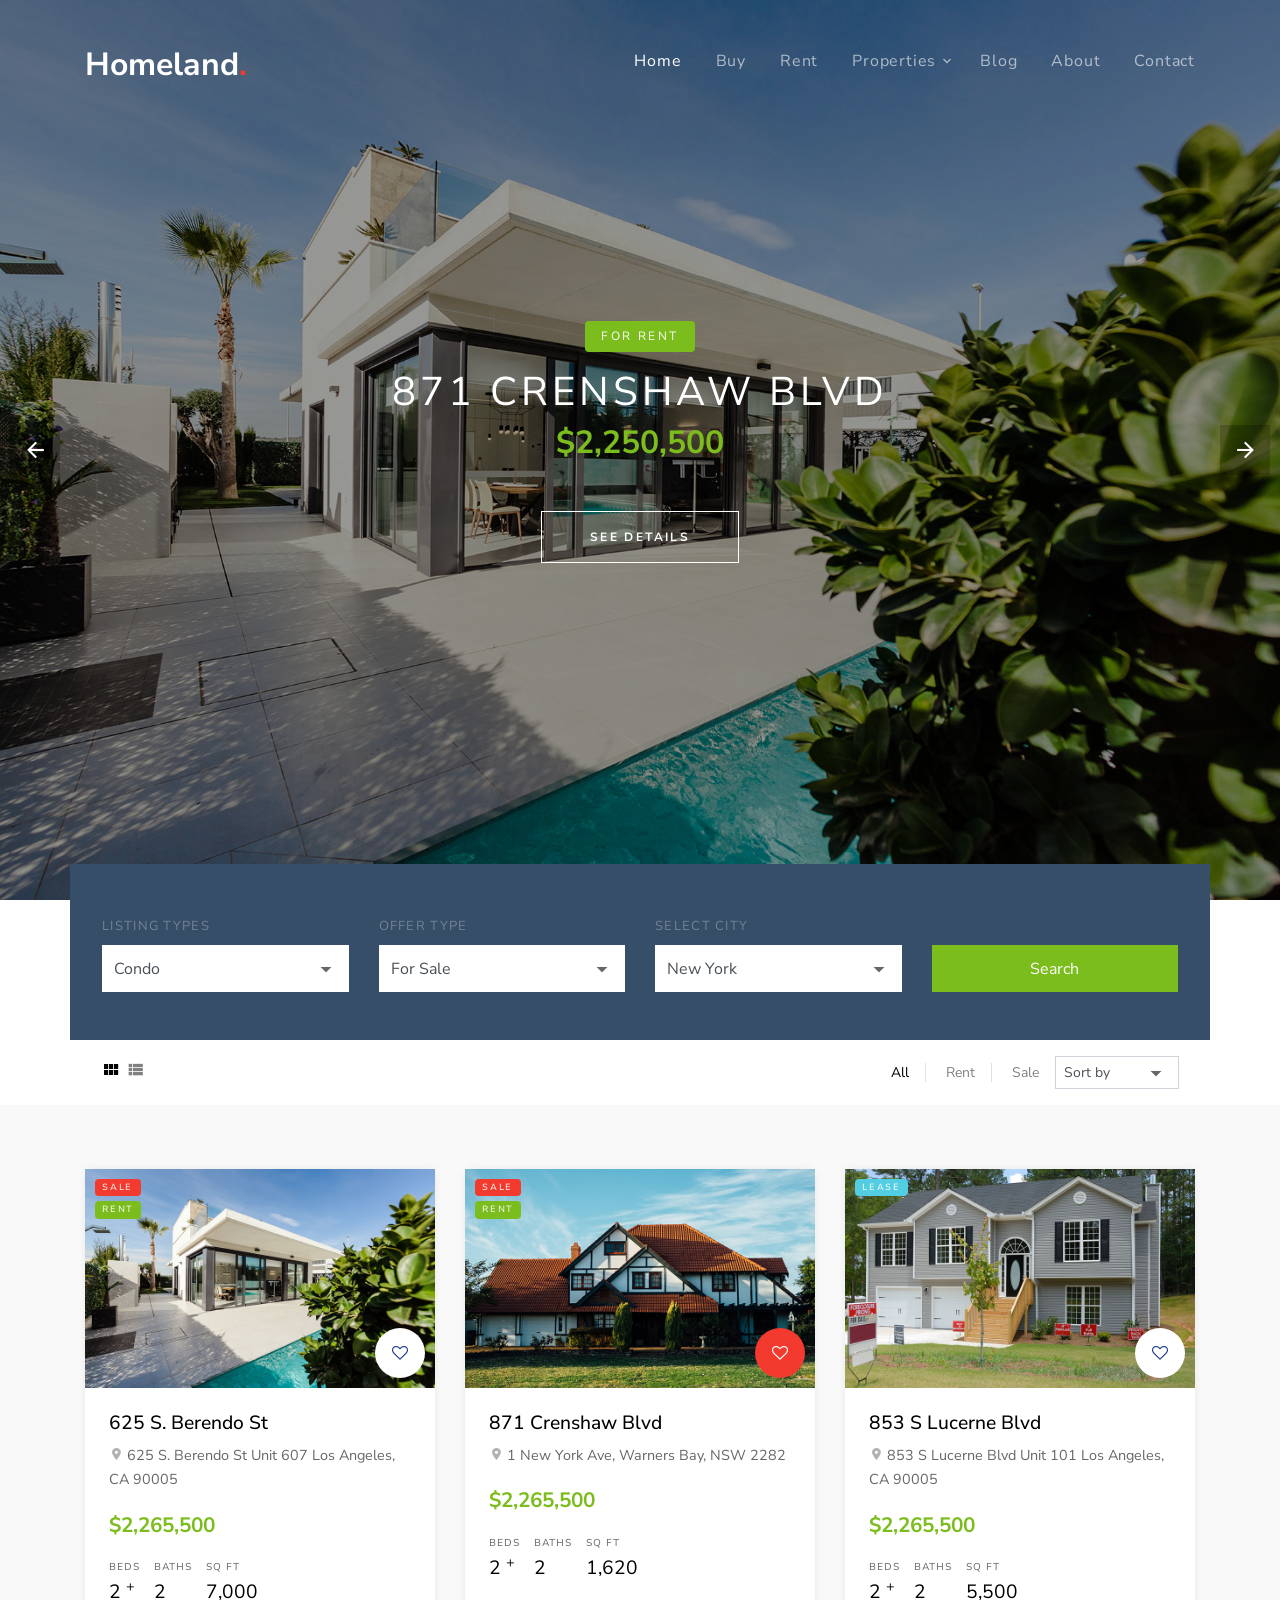
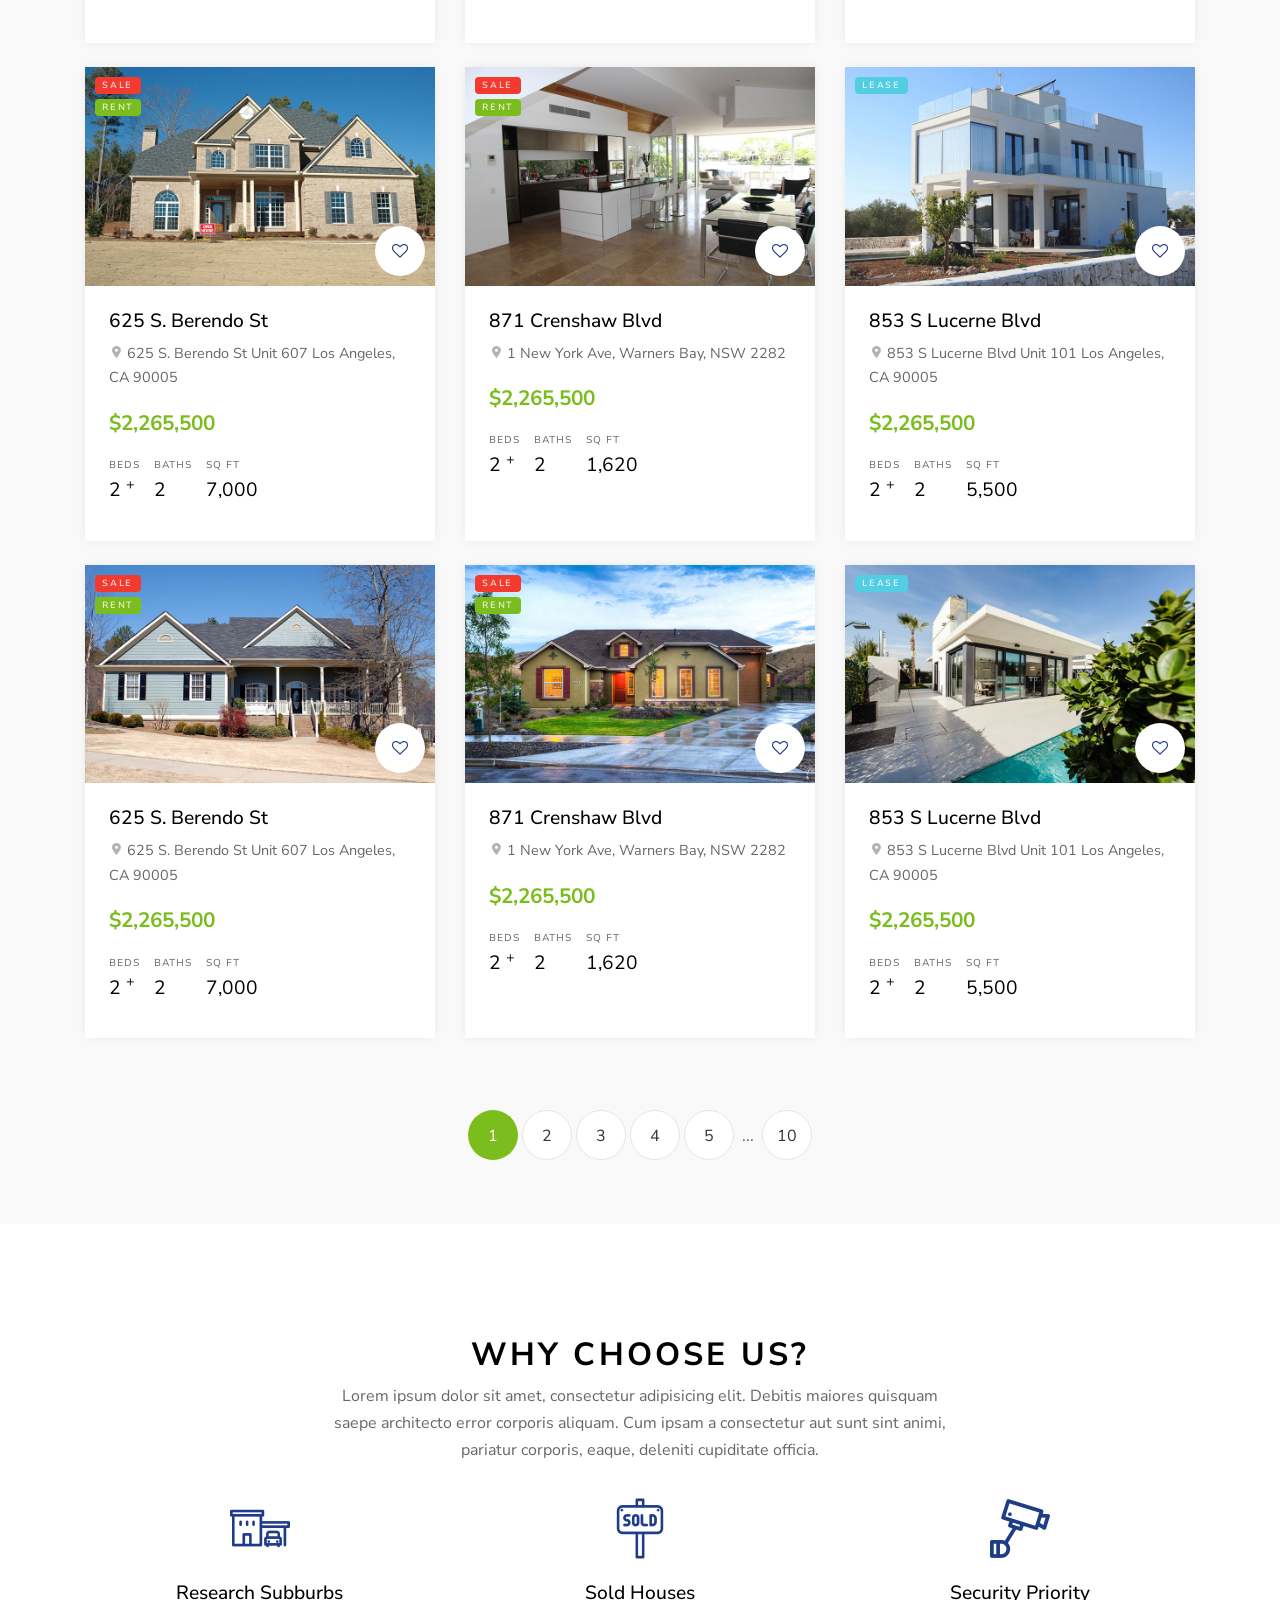
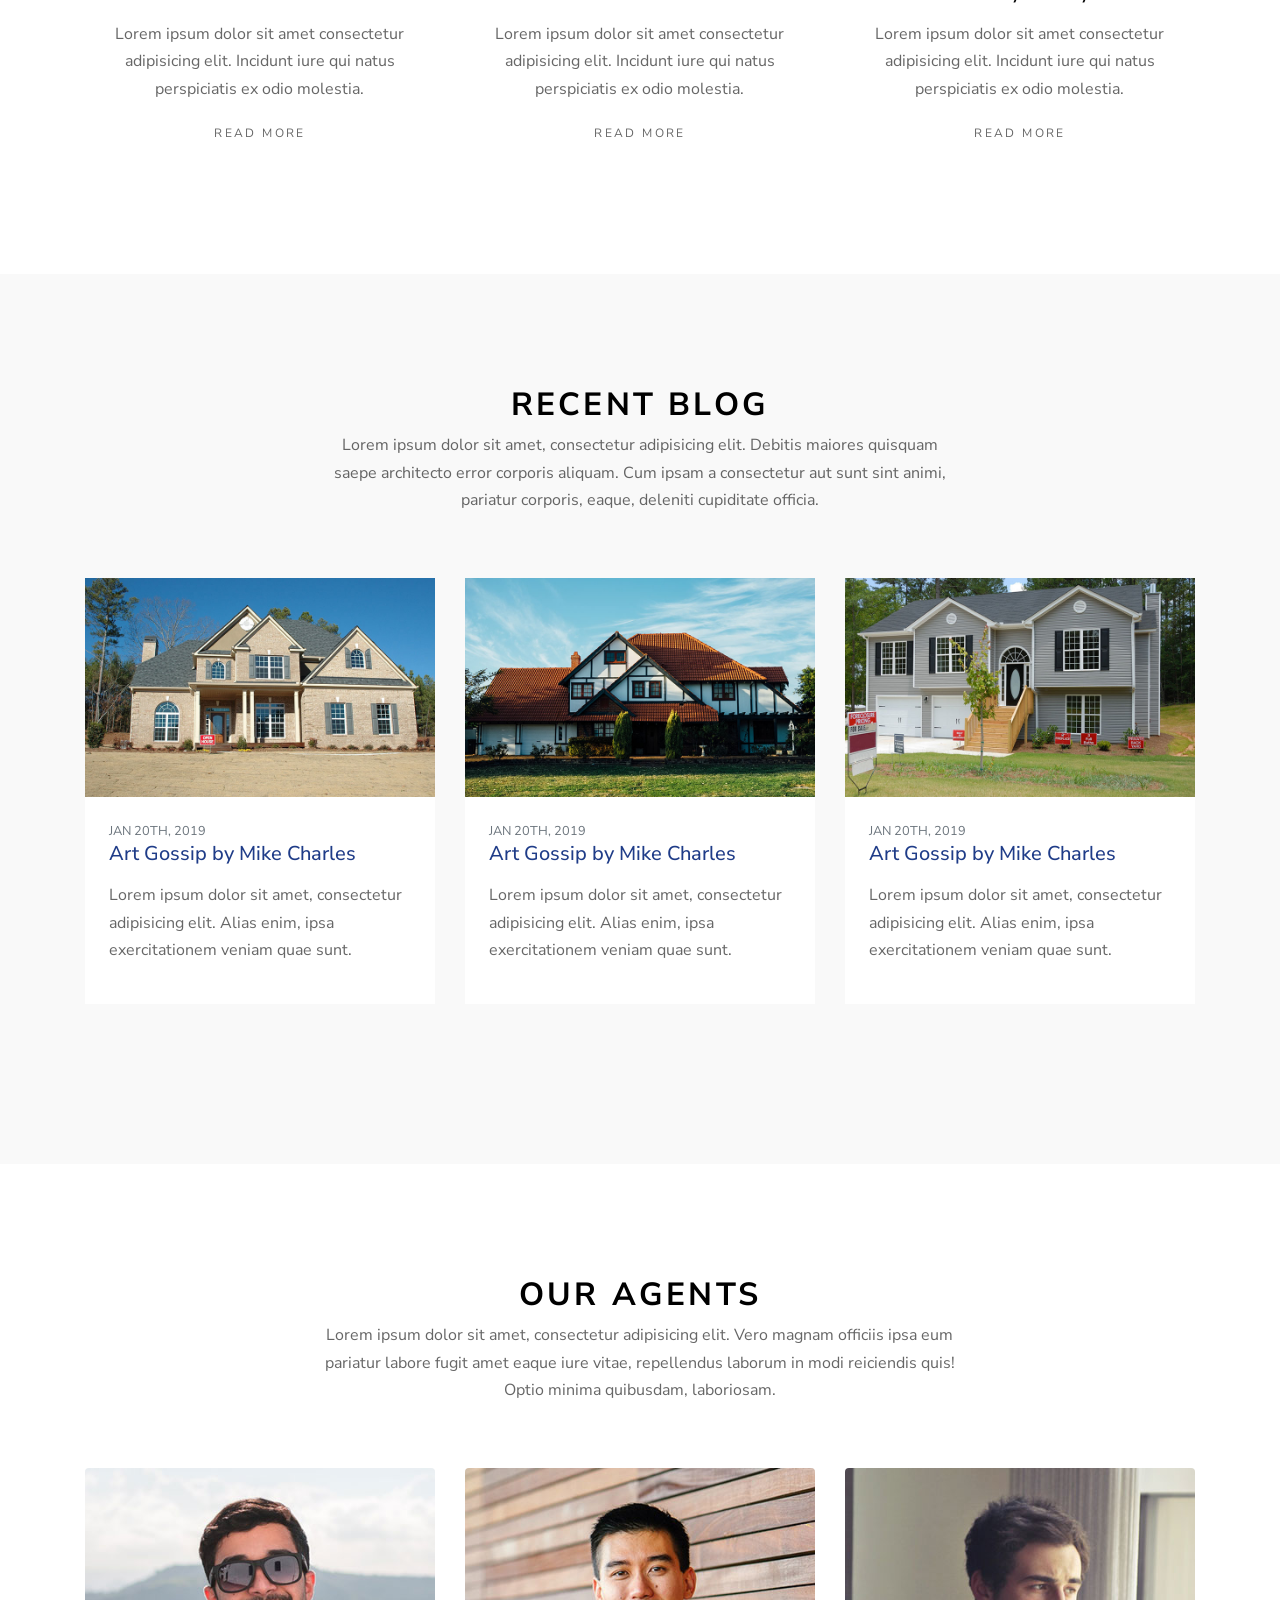
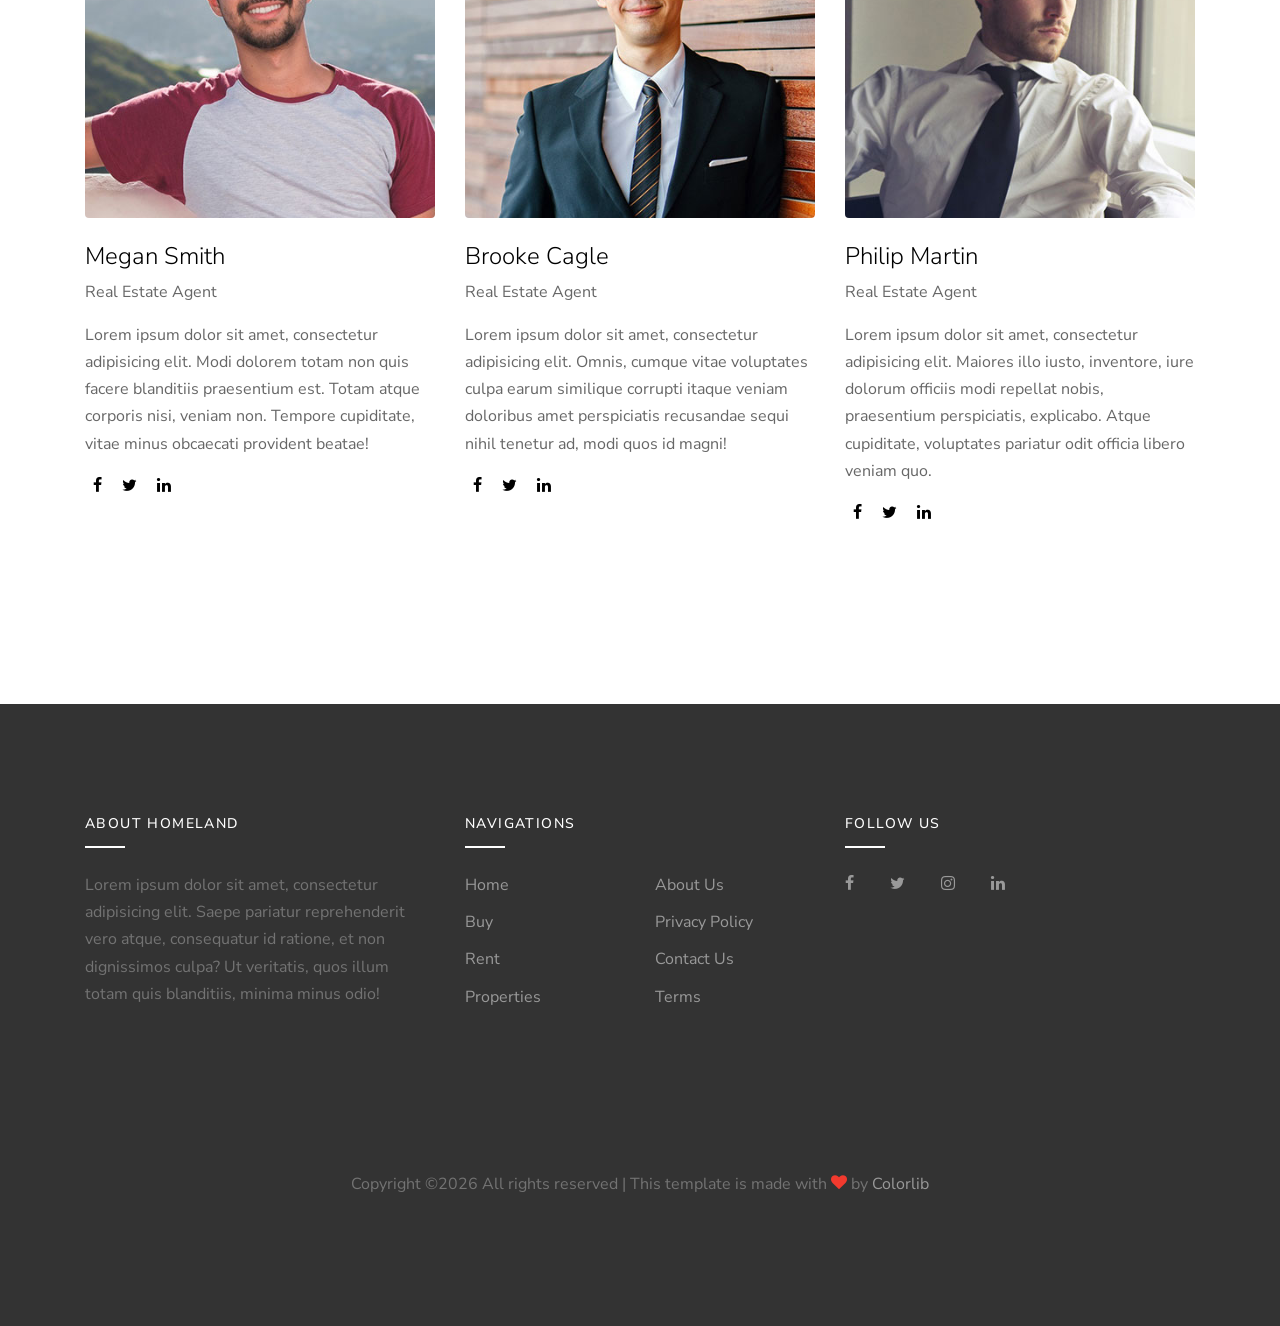
==== index.html @ bba0b5c2 "first commit" ====
<!DOCTYPE html>
<html lang="en">
  <head>
    <title>Homeland &mdash; Colorlib Website Template</title>
    <meta charset="utf-8">
    <meta name="viewport" content="width=device-width, initial-scale=1, shrink-to-fit=no">

    <link rel="stylesheet" href="https://fonts.googleapis.com/css?family=Nunito+Sans:200,300,400,700,900|Roboto+Mono:300,400,500"> 
    <link rel="stylesheet" href="fonts/icomoon/style.css">

    <link rel="stylesheet" href="css/bootstrap.min.css">
    <link rel="stylesheet" href="css/magnific-popup.css">
    <link rel="stylesheet" href="css/jquery-ui.css">
    <link rel="stylesheet" href="css/owl.carousel.min.css">
    <link rel="stylesheet" href="css/owl.theme.default.min.css">
    <link rel="stylesheet" href="css/bootstrap-datepicker.css">
    <link rel="stylesheet" href="css/mediaelementplayer.css">
    <link rel="stylesheet" href="css/animate.css">
    <link rel="stylesheet" href="fonts/flaticon/font/flaticon.css">
    <link rel="stylesheet" href="css/fl-bigmug-line.css">
    
  
    <link rel="stylesheet" href="css/aos.css">

    <link rel="stylesheet" href="css/style.css">
    
  </head>
  <body>
  
  <div class="site-loader"></div>
  
  <div class="site-wrap">

    <div class="site-mobile-menu">
      <div class="site-mobile-menu-header">
        <div class="site-mobile-menu-close mt-3">
          <span class="icon-close2 js-menu-toggle"></span>
        </div>
      </div>
      <div class="site-mobile-menu-body"></div>
    </div> <!-- .site-mobile-menu -->

    <div class="site-navbar mt-4">
        <div class="container py-1">
          <div class="row align-items-center">
            <div class="col-8 col-md-8 col-lg-4">
              <h1 class="mb-0"><a href="index.html" class="text-white h2 mb-0"><strong>Homeland<span class="text-danger">.</span></strong></a></h1>
            </div>
            <div class="col-4 col-md-4 col-lg-8">
              <nav class="site-navigation text-right text-md-right" role="navigation">

                <div class="d-inline-block d-lg-none ml-md-0 mr-auto py-3"><a href="#" class="site-menu-toggle js-menu-toggle text-white"><span class="icon-menu h3"></span></a></div>

                <ul class="site-menu js-clone-nav d-none d-lg-block">
                  <li class="active">
                    <a href="index.html">Home</a>
                  </li>
                  <li><a href="buy.html">Buy</a></li>
                  <li><a href="rent.html">Rent</a></li>
                  <li class="has-children">
                    <a href="properties.html">Properties</a>
                    <ul class="dropdown arrow-top">
                      <li><a href="#">Condo</a></li>
                      <li><a href="#">Property Land</a></li>
                      <li><a href="#">Commercial Building</a></li>
                      <li class="has-children">
                        <a href="#">Sub Menu</a>
                        <ul class="dropdown">
                          <li><a href="#">Menu One</a></li>
                          <li><a href="#">Menu Two</a></li>
                          <li><a href="#">Menu Three</a></li>
                        </ul>
                      </li>
                    </ul>
                  </li>
                  <li><a href="blog.html">Blog</a></li>
                  <li><a href="about.html">About</a></li>
                  <li><a href="contact.html">Contact</a></li>
                </ul>
              </nav>
            </div>
           

          </div>
        </div>
      </div>
    </div>

    <div class="slide-one-item home-slider owl-carousel">

      <div class="site-blocks-cover overlay" style="background-image: url(images/hero_bg_1.jpg);" data-aos="fade" data-stellar-background-ratio="0.5">
        <div class="container">
          <div class="row align-items-center justify-content-center text-center">
            <div class="col-md-10">
              <span class="d-inline-block bg-success text-white px-3 mb-3 property-offer-type rounded">For Rent</span>
              <h1 class="mb-2">871 Crenshaw Blvd</h1>
              <p class="mb-5"><strong class="h2 text-success font-weight-bold">$2,250,500</strong></p>
              <p><a href="#" class="btn btn-white btn-outline-white py-3 px-5 rounded-0 btn-2">See Details</a></p>
            </div>
          </div>
        </div>
      </div>  

      <div class="site-blocks-cover overlay" style="background-image: url(images/hero_bg_2.jpg);" data-aos="fade" data-stellar-background-ratio="0.5">
        <div class="container">
          <div class="row align-items-center justify-content-center text-center">
            <div class="col-md-10">
              <span class="d-inline-block bg-danger text-white px-3 mb-3 property-offer-type rounded">For Sale</span>
              <h1 class="mb-2">625 S. Berendo St</h1>
              <p class="mb-5"><strong class="h2 text-success font-weight-bold">$1,000,500</strong></p>
              <p><a href="#" class="btn btn-white btn-outline-white py-3 px-5 rounded-0 btn-2">See Details</a></p>
            </div>
          </div>
        </div>
      </div>  

    </div>


    <div class="site-section site-section-sm pb-0">
      <div class="container">
        <div class="row">
          <form class="form-search col-md-12" style="margin-top: -100px;">
            <div class="row  align-items-end">
              <div class="col-md-3">
                <label for="list-types">Listing Types</label>
                <div class="select-wrap">
                  <span class="icon icon-arrow_drop_down"></span>
                  <select name="list-types" id="list-types" class="form-control d-block rounded-0">
                    <option value="">Condo</option>
                    <option value="">Commercial Building</option>
                    <option value="">Land Property</option>
                  </select>
                </div>
              </div>
              <div class="col-md-3">
                <label for="offer-types">Offer Type</label>
                <div class="select-wrap">
                  <span class="icon icon-arrow_drop_down"></span>
                  <select name="offer-types" id="offer-types" class="form-control d-block rounded-0">
                    <option value="">For Sale</option>
                    <option value="">For Rent</option>
                    <option value="">For Lease</option>
                  </select>
                </div>
              </div>
              <div class="col-md-3">
                <label for="select-city">Select City</label>
                <div class="select-wrap">
                  <span class="icon icon-arrow_drop_down"></span>
                  <select name="select-city" id="select-city" class="form-control d-block rounded-0">
                    <option value="">New York</option>
                    <option value="">Brooklyn</option>
                    <option value="">London</option>
                    <option value="">Japan</option>
                    <option value="">Philippines</option>
                  </select>
                </div>
              </div>
              <div class="col-md-3">
                <input type="submit" class="btn btn-success text-white btn-block rounded-0" value="Search">
              </div>
            </div>
          </form>
        </div>  

        <div class="row">
          <div class="col-md-12">
            <div class="view-options bg-white py-3 px-3 d-md-flex align-items-center">
              <div class="mr-auto">
                <a href="index.html" class="icon-view view-module active"><span class="icon-view_module"></span></a>
                <a href="view-list.html" class="icon-view view-list"><span class="icon-view_list"></span></a>
                
              </div>
              <div class="ml-auto d-flex align-items-center">
                <div>
                  <a href="#" class="view-list px-3 border-right active">All</a>
                  <a href="#" class="view-list px-3 border-right">Rent</a>
                  <a href="#" class="view-list px-3">Sale</a>
                </div>


                <div class="select-wrap">
                  <span class="icon icon-arrow_drop_down"></span>
                  <select class="form-control form-control-sm d-block rounded-0">
                    <option value="">Sort by</option>
                    <option value="">Price Ascending</option>
                    <option value="">Price Descending</option>
                  </select>
                </div>
              </div>
            </div>
          </div>
        </div>
       
      </div>
    </div>

    <div class="site-section site-section-sm bg-light">
      <div class="container">
      
        <div class="row mb-5">
          <div class="col-md-6 col-lg-4 mb-4">
            <div class="property-entry h-100">
              <a href="property-details.html" class="property-thumbnail">
                <div class="offer-type-wrap">
                  <span class="offer-type bg-danger">Sale</span>
                  <span class="offer-type bg-success">Rent</span>
                </div>
                <img src="images/img_1.jpg" alt="Image" class="img-fluid">
              </a>
              <div class="p-4 property-body">
                <a href="#" class="property-favorite"><span class="icon-heart-o"></span></a>
                <h2 class="property-title"><a href="property-details.html">625 S. Berendo St</a></h2>
                <span class="property-location d-block mb-3"><span class="property-icon icon-room"></span> 625 S. Berendo St Unit 607 Los Angeles, CA 90005</span>
                <strong class="property-price text-primary mb-3 d-block text-success">$2,265,500</strong>
                <ul class="property-specs-wrap mb-3 mb-lg-0">
                  <li>
                    <span class="property-specs">Beds</span>
                    <span class="property-specs-number">2 <sup>+</sup></span>
                    
                  </li>
                  <li>
                    <span class="property-specs">Baths</span>
                    <span class="property-specs-number">2</span>
                    
                  </li>
                  <li>
                    <span class="property-specs">SQ FT</span>
                    <span class="property-specs-number">7,000</span>
                    
                  </li>
                </ul>

              </div>
            </div>
          </div>

          <div class="col-md-6 col-lg-4 mb-4">
            <div class="property-entry h-100">
              <a href="property-details.html" class="property-thumbnail">
                <div class="offer-type-wrap">
                  <span class="offer-type bg-danger">Sale</span>
                  <span class="offer-type bg-success">Rent</span>
                </div>
                <img src="images/img_2.jpg" alt="Image" class="img-fluid">
              </a>
              <div class="p-4 property-body">
                <a href="#" class="property-favorite active"><span class="icon-heart-o"></span></a>
                <h2 class="property-title"><a href="property-details.html">871 Crenshaw Blvd</a></h2>
                <span class="property-location d-block mb-3"><span class="property-icon icon-room"></span> 1 New York Ave, Warners Bay, NSW 2282</span>
                <strong class="property-price text-primary mb-3 d-block text-success">$2,265,500</strong>
                <ul class="property-specs-wrap mb-3 mb-lg-0">
                  <li>
                    <span class="property-specs">Beds</span>
                    <span class="property-specs-number">2 <sup>+</sup></span>
                    
                  </li>
                  <li>
                    <span class="property-specs">Baths</span>
                    <span class="property-specs-number">2</span>
                    
                  </li>
                  <li>
                    <span class="property-specs">SQ FT</span>
                    <span class="property-specs-number">1,620</span>
                    
                  </li>
                </ul>

              </div>
            </div>
          </div>

          <div class="col-md-6 col-lg-4 mb-4">
            <div class="property-entry h-100">
              <a href="property-details.html" class="property-thumbnail">
                <div class="offer-type-wrap">
                  <span class="offer-type bg-info">Lease</span>
                </div>
                <img src="images/img_3.jpg" alt="Image" class="img-fluid">
              </a>
              <div class="p-4 property-body">
                <a href="#" class="property-favorite"><span class="icon-heart-o"></span></a>
                <h2 class="property-title"><a href="property-details.html">853 S Lucerne Blvd</a></h2>
                <span class="property-location d-block mb-3"><span class="property-icon icon-room"></span> 853 S Lucerne Blvd Unit 101 Los Angeles, CA 90005</span>
                <strong class="property-price text-primary mb-3 d-block text-success">$2,265,500</strong>
                <ul class="property-specs-wrap mb-3 mb-lg-0">
                  <li>
                    <span class="property-specs">Beds</span>
                    <span class="property-specs-number">2 <sup>+</sup></span>
                    
                  </li>
                  <li>
                    <span class="property-specs">Baths</span>
                    <span class="property-specs-number">2</span>
                    
                  </li>
                  <li>
                    <span class="property-specs">SQ FT</span>
                    <span class="property-specs-number">5,500</span>
                    
                  </li>
                </ul>

              </div>
            </div>
          </div>

          <div class="col-md-6 col-lg-4 mb-4">
            <div class="property-entry h-100">
              <a href="property-details.html" class="property-thumbnail">
                <div class="offer-type-wrap">
                  <span class="offer-type bg-danger">Sale</span>
                  <span class="offer-type bg-success">Rent</span>
                </div>
                <img src="images/img_4.jpg" alt="Image" class="img-fluid">
              </a>
              <div class="p-4 property-body">
                <a href="#" class="property-favorite"><span class="icon-heart-o"></span></a>
                <h2 class="property-title"><a href="property-details.html">625 S. Berendo St</a></h2>
                <span class="property-location d-block mb-3"><span class="property-icon icon-room"></span> 625 S. Berendo St Unit 607 Los Angeles, CA 90005</span>
                <strong class="property-price text-primary mb-3 d-block text-success">$2,265,500</strong>
                <ul class="property-specs-wrap mb-3 mb-lg-0">
                  <li>
                    <span class="property-specs">Beds</span>
                    <span class="property-specs-number">2 <sup>+</sup></span>
                    
                  </li>
                  <li>
                    <span class="property-specs">Baths</span>
                    <span class="property-specs-number">2</span>
                    
                  </li>
                  <li>
                    <span class="property-specs">SQ FT</span>
                    <span class="property-specs-number">7,000</span>
                    
                  </li>
                </ul>

              </div>
            </div>
          </div>

          <div class="col-md-6 col-lg-4 mb-4">
            <div class="property-entry h-100">
              <a href="property-details.html" class="property-thumbnail">
                <div class="offer-type-wrap">
                  <span class="offer-type bg-danger">Sale</span>
                  <span class="offer-type bg-success">Rent</span>
                </div>
                <img src="images/img_5.jpg" alt="Image" class="img-fluid">
              </a>
              <div class="p-4 property-body">
                <a href="#" class="property-favorite"><span class="icon-heart-o"></span></a>
                <h2 class="property-title"><a href="property-details.html">871 Crenshaw Blvd</a></h2>
                <span class="property-location d-block mb-3"><span class="property-icon icon-room"></span> 1 New York Ave, Warners Bay, NSW 2282</span>
                <strong class="property-price text-primary mb-3 d-block text-success">$2,265,500</strong>
                <ul class="property-specs-wrap mb-3 mb-lg-0">
                  <li>
                    <span class="property-specs">Beds</span>
                    <span class="property-specs-number">2 <sup>+</sup></span>
                    
                  </li>
                  <li>
                    <span class="property-specs">Baths</span>
                    <span class="property-specs-number">2</span>
                    
                  </li>
                  <li>
                    <span class="property-specs">SQ FT</span>
                    <span class="property-specs-number">1,620</span>
                    
                  </li>
                </ul>

              </div>
            </div>
          </div>

          <div class="col-md-6 col-lg-4 mb-4">
            <div class="property-entry h-100">
              <a href="property-details.html" class="property-thumbnail">
                <div class="offer-type-wrap">
                  <span class="offer-type bg-info">Lease</span>
                </div>
                <img src="images/img_6.jpg" alt="Image" class="img-fluid">
              </a>
              <div class="p-4 property-body">
                <a href="#" class="property-favorite"><span class="icon-heart-o"></span></a>
                <h2 class="property-title"><a href="property-details.html">853 S Lucerne Blvd</a></h2>
                <span class="property-location d-block mb-3"><span class="property-icon icon-room"></span> 853 S Lucerne Blvd Unit 101 Los Angeles, CA 90005</span>
                <strong class="property-price text-primary mb-3 d-block text-success">$2,265,500</strong>
                <ul class="property-specs-wrap mb-3 mb-lg-0">
                  <li>
                    <span class="property-specs">Beds</span>
                    <span class="property-specs-number">2 <sup>+</sup></span>
                    
                  </li>
                  <li>
                    <span class="property-specs">Baths</span>
                    <span class="property-specs-number">2</span>
                    
                  </li>
                  <li>
                    <span class="property-specs">SQ FT</span>
                    <span class="property-specs-number">5,500</span>
                    
                  </li>
                </ul>

              </div>
            </div>
          </div>

          <div class="col-md-6 col-lg-4 mb-4">
            <div class="property-entry h-100">
              <a href="property-details.html" class="property-thumbnail">
                <div class="offer-type-wrap">
                  <span class="offer-type bg-danger">Sale</span>
                  <span class="offer-type bg-success">Rent</span>
                </div>
                <img src="images/img_7.jpg" alt="Image" class="img-fluid">
              </a>
              <div class="p-4 property-body">
                <a href="#" class="property-favorite"><span class="icon-heart-o"></span></a>
                <h2 class="property-title"><a href="property-details.html">625 S. Berendo St</a></h2>
                <span class="property-location d-block mb-3"><span class="property-icon icon-room"></span> 625 S. Berendo St Unit 607 Los Angeles, CA 90005</span>
                <strong class="property-price text-primary mb-3 d-block text-success">$2,265,500</strong>
                <ul class="property-specs-wrap mb-3 mb-lg-0">
                  <li>
                    <span class="property-specs">Beds</span>
                    <span class="property-specs-number">2 <sup>+</sup></span>
                    
                  </li>
                  <li>
                    <span class="property-specs">Baths</span>
                    <span class="property-specs-number">2</span>
                    
                  </li>
                  <li>
                    <span class="property-specs">SQ FT</span>
                    <span class="property-specs-number">7,000</span>
                    
                  </li>
                </ul>

              </div>
            </div>
          </div>

          <div class="col-md-6 col-lg-4 mb-4">
            <div class="property-entry h-100">
              <a href="property-details.html" class="property-thumbnail">
                <div class="offer-type-wrap">
                  <span class="offer-type bg-danger">Sale</span>
                  <span class="offer-type bg-success">Rent</span>
                </div>
                <img src="images/img_8.jpg" alt="Image" class="img-fluid">
              </a>
              <div class="p-4 property-body">
                <a href="#" class="property-favorite"><span class="icon-heart-o"></span></a>
                <h2 class="property-title"><a href="property-details.html">871 Crenshaw Blvd</a></h2>
                <span class="property-location d-block mb-3"><span class="property-icon icon-room"></span> 1 New York Ave, Warners Bay, NSW 2282</span>
                <strong class="property-price text-primary mb-3 d-block text-success">$2,265,500</strong>
                <ul class="property-specs-wrap mb-3 mb-lg-0">
                  <li>
                    <span class="property-specs">Beds</span>
                    <span class="property-specs-number">2 <sup>+</sup></span>
                    
                  </li>
                  <li>
                    <span class="property-specs">Baths</span>
                    <span class="property-specs-number">2</span>
                    
                  </li>
                  <li>
                    <span class="property-specs">SQ FT</span>
                    <span class="property-specs-number">1,620</span>
                    
                  </li>
                </ul>

              </div>
            </div>
          </div>

          <div class="col-md-6 col-lg-4 mb-4">
            <div class="property-entry h-100">
              <a href="property-details.html" class="property-thumbnail">
                <div class="offer-type-wrap">
                  <span class="offer-type bg-info">Lease</span>
                </div>
                <img src="images/img_1.jpg" alt="Image" class="img-fluid">
              </a>
              <div class="p-4 property-body">
                <a href="#" class="property-favorite"><span class="icon-heart-o"></span></a>
                <h2 class="property-title"><a href="property-details.html">853 S Lucerne Blvd</a></h2>
                <span class="property-location d-block mb-3"><span class="property-icon icon-room"></span> 853 S Lucerne Blvd Unit 101 Los Angeles, CA 90005</span>
                <strong class="property-price text-primary mb-3 d-block text-success">$2,265,500</strong>
                <ul class="property-specs-wrap mb-3 mb-lg-0">
                  <li>
                    <span class="property-specs">Beds</span>
                    <span class="property-specs-number">2 <sup>+</sup></span>
                    
                  </li>
                  <li>
                    <span class="property-specs">Baths</span>
                    <span class="property-specs-number">2</span>
                    
                  </li>
                  <li>
                    <span class="property-specs">SQ FT</span>
                    <span class="property-specs-number">5,500</span>
                    
                  </li>
                </ul>

              </div>
            </div>
          </div>
        </div>
        <div class="row">
          <div class="col-md-12 text-center">
            <div class="site-pagination">
              <a href="#" class="active">1</a>
              <a href="#">2</a>
              <a href="#">3</a>
              <a href="#">4</a>
              <a href="#">5</a>
              <span>...</span>
              <a href="#">10</a>
            </div>
          </div>  
        </div>
        
      </div>
    </div>

    <div class="site-section">
      <div class="container">
        <div class="row justify-content-center">
          <div class="col-md-7 text-center">
            <div class="site-section-title">
              <h2>Why Choose Us?</h2>
            </div>
            <p>Lorem ipsum dolor sit amet, consectetur adipisicing elit. Debitis maiores quisquam saepe architecto error corporis aliquam. Cum ipsam a consectetur aut sunt sint animi, pariatur corporis, eaque, deleniti cupiditate officia.</p>
          </div>
        </div>

        <div class="row">
          <div class="col-md-6 col-lg-4">
            <a href="#" class="service text-center">
              <span class="icon flaticon-house"></span>
              <h2 class="service-heading">Research Subburbs</h2>
              <p>Lorem ipsum dolor sit amet consectetur adipisicing elit. Incidunt iure qui natus perspiciatis ex odio molestia.</p>
              <p><span class="read-more">Read More</span></p>
            </a>
          </div>
          <div class="col-md-6 col-lg-4">
            <a href="#" class="service text-center">
              <span class="icon flaticon-sold"></span>
              <h2 class="service-heading">Sold Houses</h2>
              <p>Lorem ipsum dolor sit amet consectetur adipisicing elit. Incidunt iure qui natus perspiciatis ex odio molestia.</p>
              <p><span class="read-more">Read More</span></p>
            </a>
          </div>
          <div class="col-md-6 col-lg-4">
            <a href="#" class="service text-center">
              <span class="icon flaticon-camera"></span>
              <h2 class="service-heading">Security Priority</h2>
              <p>Lorem ipsum dolor sit amet consectetur adipisicing elit. Incidunt iure qui natus perspiciatis ex odio molestia.</p>
              <p><span class="read-more">Read More</span></p>
            </a>
          </div>
        </div>
      </div>
    </div>

    <div class="site-section bg-light">
      <div class="container">
        <div class="row justify-content-center mb-5">
          <div class="col-md-7 text-center">
            <div class="site-section-title">
              <h2>Recent Blog</h2>
            </div>
            <p>Lorem ipsum dolor sit amet, consectetur adipisicing elit. Debitis maiores quisquam saepe architecto error corporis aliquam. Cum ipsam a consectetur aut sunt sint animi, pariatur corporis, eaque, deleniti cupiditate officia.</p>
          </div>
        </div>
        <div class="row">
          <div class="col-md-6 col-lg-4 mb-5" data-aos="fade-up" data-aos-delay="100">
            <a href="#"><img src="images/img_4.jpg" alt="Image" class="img-fluid"></a>
            <div class="p-4 bg-white">
              <span class="d-block text-secondary small text-uppercase">Jan 20th, 2019</span>
              <h2 class="h5 text-black mb-3"><a href="#">Art Gossip by Mike Charles</a></h2>
              <p>Lorem ipsum dolor sit amet, consectetur adipisicing elit. Alias enim, ipsa exercitationem veniam quae sunt.</p>
            </div>
          </div>
          <div class="col-md-6 col-lg-4 mb-5" data-aos="fade-up" data-aos-delay="200">
            <a href="#"><img src="images/img_2.jpg" alt="Image" class="img-fluid"></a>
            <div class="p-4 bg-white">
              <span class="d-block text-secondary small text-uppercase">Jan 20th, 2019</span>
              <h2 class="h5 text-black mb-3"><a href="#">Art Gossip by Mike Charles</a></h2>
              <p>Lorem ipsum dolor sit amet, consectetur adipisicing elit. Alias enim, ipsa exercitationem veniam quae sunt.</p>
            </div>
          </div>
          <div class="col-md-6 col-lg-4 mb-5" data-aos="fade-up" data-aos-delay="300">
            <a href="#"><img src="images/img_3.jpg" alt="Image" class="img-fluid"></a>
            <div class="p-4 bg-white">
              <span class="d-block text-secondary small text-uppercase">Jan 20th, 2019</span>
              <h2 class="h5 text-black mb-3"><a href="#">Art Gossip by Mike Charles</a></h2>
              <p>Lorem ipsum dolor sit amet, consectetur adipisicing elit. Alias enim, ipsa exercitationem veniam quae sunt.</p>
            </div>
          </div>

        </div>

      </div>
    </div>

    
    <div class="site-section">
    <div class="container">
      <div class="row mb-5 justify-content-center">
        <div class="col-md-7">
          <div class="site-section-title text-center">
            <h2>Our Agents</h2>
            <p>Lorem ipsum dolor sit amet, consectetur adipisicing elit. Vero magnam officiis ipsa eum pariatur labore fugit amet eaque iure vitae, repellendus laborum in modi reiciendis quis! Optio minima quibusdam, laboriosam.</p>
          </div>
        </div>
      </div>
      <div class="row">
          <div class="col-md-6 col-lg-4 mb-5 mb-lg-5">
            <div class="team-member">

              <img src="images/person_1.jpg" alt="Image" class="img-fluid rounded mb-4">

              <div class="text">

                <h2 class="mb-2 font-weight-light text-black h4">Megan Smith</h2>
                <span class="d-block mb-3 text-white-opacity-05">Real Estate Agent</span>
                <p>Lorem ipsum dolor sit amet, consectetur adipisicing elit. Modi dolorem totam non quis facere blanditiis praesentium est. Totam atque corporis nisi, veniam non. Tempore cupiditate, vitae minus obcaecati provident beatae!</p>
                <p>
                  <a href="#" class="text-black p-2"><span class="icon-facebook"></span></a>
                  <a href="#" class="text-black p-2"><span class="icon-twitter"></span></a>
                  <a href="#" class="text-black p-2"><span class="icon-linkedin"></span></a>
                </p>
              </div>

            </div>
          </div>

          <div class="col-md-6 col-lg-4 mb-5 mb-lg-5">
            <div class="team-member">

              <img src="images/person_2.jpg" alt="Image" class="img-fluid rounded mb-4">

              <div class="text">

                <h2 class="mb-2 font-weight-light text-black h4">Brooke Cagle</h2>
                <span class="d-block mb-3 text-white-opacity-05">Real Estate Agent</span>
                <p>Lorem ipsum dolor sit amet, consectetur adipisicing elit. Omnis, cumque vitae voluptates culpa earum similique corrupti itaque veniam doloribus amet perspiciatis recusandae sequi nihil tenetur ad, modi quos id magni!</p>
                <p>
                  <a href="#" class="text-black p-2"><span class="icon-facebook"></span></a>
                  <a href="#" class="text-black p-2"><span class="icon-twitter"></span></a>
                  <a href="#" class="text-black p-2"><span class="icon-linkedin"></span></a>
                </p>
              </div>

            </div>
          </div>

          <div class="col-md-6 col-lg-4 mb-5 mb-lg-5">
            <div class="team-member">

              <img src="images/person_3.jpg" alt="Image" class="img-fluid rounded mb-4">

              <div class="text">

                <h2 class="mb-2 font-weight-light text-black h4">Philip Martin</h2>
                <span class="d-block mb-3 text-white-opacity-05">Real Estate Agent</span>
                <p>Lorem ipsum dolor sit amet, consectetur adipisicing elit. Maiores illo iusto, inventore, iure dolorum officiis modi repellat nobis, praesentium perspiciatis, explicabo. Atque cupiditate, voluptates pariatur odit officia libero veniam quo.</p>
                <p>
                  <a href="#" class="text-black p-2"><span class="icon-facebook"></span></a>
                  <a href="#" class="text-black p-2"><span class="icon-twitter"></span></a>
                  <a href="#" class="text-black p-2"><span class="icon-linkedin"></span></a>
                </p>
              </div>

            </div>
          </div>

          

        </div>
    </div>
    </div>
    

    <footer class="site-footer">
      <div class="container">
        <div class="row">
          <div class="col-lg-4">
            <div class="mb-5">
              <h3 class="footer-heading mb-4">About Homeland</h3>
              <p>Lorem ipsum dolor sit amet, consectetur adipisicing elit. Saepe pariatur reprehenderit vero atque, consequatur id ratione, et non dignissimos culpa? Ut veritatis, quos illum totam quis blanditiis, minima minus odio!</p>
            </div>

            
            
          </div>
          <div class="col-lg-4 mb-5 mb-lg-0">
            <div class="row mb-5">
              <div class="col-md-12">
                <h3 class="footer-heading mb-4">Navigations</h3>
              </div>
              <div class="col-md-6 col-lg-6">
                <ul class="list-unstyled">
                  <li><a href="#">Home</a></li>
                  <li><a href="#">Buy</a></li>
                  <li><a href="#">Rent</a></li>
                  <li><a href="#">Properties</a></li>
                </ul>
              </div>
              <div class="col-md-6 col-lg-6">
                <ul class="list-unstyled">
                  <li><a href="#">About Us</a></li>
                  <li><a href="#">Privacy Policy</a></li>
                  <li><a href="#">Contact Us</a></li>
                  <li><a href="#">Terms</a></li>
                </ul>
              </div>
            </div>


          </div>

          <div class="col-lg-4 mb-5 mb-lg-0">
            <h3 class="footer-heading mb-4">Follow Us</h3>

                <div>
                  <a href="#" class="pl-0 pr-3"><span class="icon-facebook"></span></a>
                  <a href="#" class="pl-3 pr-3"><span class="icon-twitter"></span></a>
                  <a href="#" class="pl-3 pr-3"><span class="icon-instagram"></span></a>
                  <a href="#" class="pl-3 pr-3"><span class="icon-linkedin"></span></a>
                </div>

            

          </div>
          
        </div>
        <div class="row pt-5 mt-5 text-center">
          <div class="col-md-12">
            <p>
            <!-- Link back to Colorlib can't be removed. Template is licensed under CC BY 3.0. -->
            Copyright &copy;<script data-cfasync="false" src="/cdn-cgi/scripts/5c5dd728/cloudflare-static/email-decode.min.js"></script><script>document.write(new Date().getFullYear());</script> All rights reserved | This template is made with <i class="icon-heart text-danger" aria-hidden="true"></i> by <a href="https://colorlib.com" target="_blank" >Colorlib</a>
            <!-- Link back to Colorlib can't be removed. Template is licensed under CC BY 3.0. -->
            </p>
          </div>
          
        </div>
      </div>
    </footer>

  </div>

  <script src="js/jquery-3.3.1.min.js"></script>
  <script src="js/jquery-migrate-3.0.1.min.js"></script>
  <script src="js/jquery-ui.js"></script>
  <script src="js/popper.min.js"></script>
  <script src="js/bootstrap.min.js"></script>
  <script src="js/owl.carousel.min.js"></script>
  <script src="js/mediaelement-and-player.min.js"></script>
  <script src="js/jquery.stellar.min.js"></script>
  <script src="js/jquery.countdown.min.js"></script>
  <script src="js/jquery.magnific-popup.min.js"></script>
  <script src="js/bootstrap-datepicker.min.js"></script>
  <script src="js/aos.js"></script>

  <script src="js/main.js"></script>
    
  </body>
</html>
---- fonts/icomoon/style.css ----
@font-face {
  font-family: 'icomoon';
  src:  url('fonts/icomoon.eot?10si43');
  src:  url('fonts/icomoon.eot?10si43#iefix') format('embedded-opentype'),
    url('fonts/icomoon.ttf?10si43') format('truetype'),
    url('fonts/icomoon.woff?10si43') format('woff'),
    url('fonts/icomoon.svg?10si43#icomoon') format('svg');
  font-weight: normal;
  font-style: normal;
}

[class^="icon-"], [class*=" icon-"] {
  /* use !important to prevent issues with browser extensions that change fonts */
  font-family: 'icomoon' !important;
  speak: none;
  font-style: normal;
  font-weight: normal;
  font-variant: normal;
  text-transform: none;
  line-height: 1;

  /* Better Font Rendering =========== */
  -webkit-font-smoothing: antialiased;
  -moz-osx-font-smoothing: grayscale;
}

.icon-asterisk:before {
  content: "\f069";
}
.icon-plus:before {
  content: "\f067";
}
.icon-question:before {
  content: "\f128";
}
.icon-minus:before {
  content: "\f068";
}
.icon-glass:before {
  content: "\f000";
}
.icon-music:before {
  content: "\f001";
}
.icon-search:before {
  content: "\f002";
}
.icon-envelope-o:before {
  content: "\f003";
}
.icon-heart:before {
  content: "\f004";
}
.icon-star:before {
  content: "\f005";
}
.icon-star-o:before {
  content: "\f006";
}
.icon-user:before {
  content: "\f007";
}
.icon-film:before {
  content: "\f008";
}
.icon-th-large:before {
  content: "\f009";
}
.icon-th:before {
  content: "\f00a";
}
.icon-th-list:before {
  content: "\f00b";
}
.icon-check:before {
  content: "\f00c";
}
.icon-close:before {
  content: "\f00d";
}
.icon-remove:before {
  content: "\f00d";
}
.icon-times:before {
  content: "\f00d";
}
.icon-search-plus:before {
  content: "\f00e";
}
.icon-search-minus:before {
  content: "\f010";
}
.icon-power-off:before {
  content: "\f011";
}
.icon-signal:before {
  content: "\f012";
}
.icon-cog:before {
  content: "\f013";
}
.icon-gear:before {
  content: "\f013";
}
.icon-trash-o:before {
  content: "\f014";
}
.icon-home:before {
  content: "\f015";
}
.icon-file-o:before {
  content: "\f016";
}
.icon-clock-o:before {
  content: "\f017";
}
.icon-road:before {
  content: "\f018";
}
.icon-download:before {
  content: "\f019";
}
.icon-arrow-circle-o-down:before {
  content: "\f01a";
}
.icon-arrow-circle-o-up:before {
  content: "\f01b";
}
.icon-inbox:before {
  content: "\f01c";
}
.icon-play-circle-o:before {
  content: "\f01d";
}
.icon-repeat:before {
  content: "\f01e";
}
.icon-rotate-right:before {
  content: "\f01e";
}
.icon-refresh:before {
  content: "\f021";
}
.icon-list-alt:before {
  content: "\f022";
}
.icon-lock:before {
  content: "\f023";
}
.icon-flag:before {
  content: "\f024";
}
.icon-headphones:before {
  content: "\f025";
}
.icon-volume-off:before {
  content: "\f026";
}
.icon-volume-down:before {
  content: "\f027";
}
.icon-volume-up:before {
  content: "\f028";
}
.icon-qrcode:before {
  content: "\f029";
}
.icon-barcode:before {
  content: "\f02a";
}
.icon-tag:before {
  content: "\f02b";
}
.icon-tags:before {
  content: "\f02c";
}
.icon-book:before {
  content: "\f02d";
}
.icon-bookmark:before {
  content: "\f02e";
}
.icon-print:before {
  content: "\f02f";
}
.icon-camera:before {
  content: "\f030";
}
.icon-font:before {
  content: "\f031";
}
.icon-bold:before {
  content: "\f032";
}
.icon-italic:before {
  content: "\f033";
}
.icon-text-height:before {
  content: "\f034";
}
.icon-text-width:before {
  content: "\f035";
}
.icon-align-left:before {
  content: "\f036";
}
.icon-align-center:before {
  content: "\f037";
}
.icon-align-right:before {
  content: "\f038";
}
.icon-align-justify:before {
  content: "\f039";
}
.icon-list:before {
  content: "\f03a";
}
.icon-dedent:before {
  content: "\f03b";
}
.icon-outdent:before {
  content: "\f03b";
}
.icon-indent:before {
  content: "\f03c";
}
.icon-video-camera:before {
  content: "\f03d";
}
.icon-image:before {
  content: "\f03e";
}
.icon-photo:before {
  content: "\f03e";
}
.icon-picture-o:before {
  content: "\f03e";
}
.icon-pencil:before {
  content: "\f040";
}
.icon-map-marker:before {
  content: "\f041";
}
.icon-adjust:before {
  content: "\f042";
}
.icon-tint:before {
  content: "\f043";
}
.icon-edit:before {
  content: "\f044";
}
.icon-pencil-square-o:before {
  content: "\f044";
}
.icon-share-square-o:before {
  content: "\f045";
}
.icon-check-square-o:before {
  content: "\f046";
}
.icon-arrows:before {
  content: "\f047";
}
.icon-step-backward:before {
  content: "\f048";
}
.icon-fast-backward:before {
  content: "\f049";
}
.icon-backward:before {
  content: "\f04a";
}
.icon-play:before {
  content: "\f04b";
}
.icon-pause:before {
  content: "\f04c";
}
.icon-stop:before {
  content: "\f04d";
}
.icon-forward:before {
  content: "\f04e";
}
.icon-fast-forward:before {
  content: "\f050";
}
.icon-step-forward:before {
  content: "\f051";
}
.icon-eject:before {
  content: "\f052";
}
.icon-chevron-left:before {
  content: "\f053";
}
.icon-chevron-right:before {
  content: "\f054";
}
.icon-plus-circle:before {
  content: "\f055";
}
.icon-minus-circle:before {
  content: "\f056";
}
.icon-times-circle:before {
  content: "\f057";
}
.icon-check-circle:before {
  content: "\f058";
}
.icon-question-circle:before {
  content: "\f059";
}
.icon-info-circle:before {
  content: "\f05a";
}
.icon-crosshairs:before {
  content: "\f05b";
}
.icon-times-circle-o:before {
  content: "\f05c";
}
.icon-check-circle-o:before {
  content: "\f05d";
}
.icon-ban:before {
  content: "\f05e";
}
.icon-arrow-left:before {
  content: "\f060";
}
.icon-arrow-right:before {
  content: "\f061";
}
.icon-arrow-up:before {
  content: "\f062";
}
.icon-arrow-down:before {
  content: "\f063";
}
.icon-mail-forward:before {
  content: "\f064";
}
.icon-share:before {
  content: "\f064";
}
.icon-expand:before {
  content: "\f065";
}
.icon-compress:before {
  content: "\f066";
}
.icon-exclamation-circle:before {
  content: "\f06a";
}
.icon-gift:before {
  content: "\f06b";
}
.icon-leaf:before {
  content: "\f06c";
}
.icon-fire:before {
  content: "\f06d";
}
.icon-eye:before {
  content: "\f06e";
}
.icon-eye-slash:before {
  content: "\f070";
}
.icon-exclamation-triangle:before {
  content: "\f071";
}
.icon-warning:before {
  content: "\f071";
}
.icon-plane:before {
  content: "\f072";
}
.icon-calendar:before {
  content: "\f073";
}
.icon-random:before {
  content: "\f074";
}
.icon-comment:before {
  content: "\f075";
}
.icon-magnet:before {
  content: "\f076";
}
.icon-chevron-up:before {
  content: "\f077";
}
.icon-chevron-down:before {
  content: "\f078";
}
.icon-retweet:before {
  content: "\f079";
}
.icon-shopping-cart:before {
  content: "\f07a";
}
.icon-folder:before {
  content: "\f07b";
}
.icon-folder-open:before {
  content: "\f07c";
}
.icon-arrows-v:before {
  content: "\f07d";
}
.icon-arrows-h:before {
  content: "\f07e";
}
.icon-bar-chart:before {
  content: "\f080";
}
.icon-bar-chart-o:before {
  content: "\f080";
}
.icon-twitter-square:before {
  content: "\f081";
}
.icon-facebook-square:before {
  content: "\f082";
}
.icon-camera-retro:before {
  content: "\f083";
}
.icon-key:before {
  content: "\f084";
}
.icon-cogs:before {
  content: "\f085";
}
.icon-gears:before {
  content: "\f085";
}
.icon-comments:before {
  content: "\f086";
}
.icon-thumbs-o-up:before {
  content: "\f087";
}
.icon-thumbs-o-down:before {
  content: "\f088";
}
.icon-star-half:before {
  content: "\f089";
}
.icon-heart-o:before {
  content: "\f08a";
}
.icon-sign-out:before {
  content: "\f08b";
}
.icon-linkedin-square:before {
  content: "\f08c";
}
.icon-thumb-tack:before {
  content: "\f08d";
}
.icon-external-link:before {
  content: "\f08e";
}
.icon-sign-in:before {
  content: "\f090";
}
.icon-trophy:before {
  content: "\f091";
}
.icon-github-square:before {
  content: "\f092";
}
.icon-upload:before {
  content: "\f093";
}
.icon-lemon-o:before {
  content: "\f094";
}
.icon-phone:before {
  content: "\f095";
}
.icon-square-o:before {
  content: "\f096";
}
.icon-bookmark-o:before {
  content: "\f097";
}
.icon-phone-square:before {
  content: "\f098";
}
.icon-twitter:before {
  content: "\f099";
}
.icon-facebook:before {
  content: "\f09a";
}
.icon-facebook-f:before {
  content: "\f09a";
}
.icon-github:before {
  content: "\f09b";
}
.icon-unlock:before {
  content: "\f09c";
}
.icon-credit-card:before {
  content: "\f09d";
}
.icon-feed:before {
  content: "\f09e";
}
.icon-rss:before {
  content: "\f09e";
}
.icon-hdd-o:before {
  content: "\f0a0";
}
.icon-bullhorn:before {
  content: "\f0a1";
}
.icon-bell-o:before {
  content: "\f0a2";
}
.icon-certificate:before {
  content: "\f0a3";
}
.icon-hand-o-right:before {
  content: "\f0a4";
}
.icon-hand-o-left:before {
  content: "\f0a5";
}
.icon-hand-o-up:before {
  content: "\f0a6";
}
.icon-hand-o-down:before {
  content: "\f0a7";
}
.icon-arrow-circle-left:before {
  content: "\f0a8";
}
.icon-arrow-circle-right:before {
  content: "\f0a9";
}
.icon-arrow-circle-up:before {
  content: "\f0aa";
}
.icon-arrow-circle-down:before {
  content: "\f0ab";
}
.icon-globe:before {
  content: "\f0ac";
}
.icon-wrench:before {
  content: "\f0ad";
}
.icon-tasks:before {
  content: "\f0ae";
}
.icon-filter:before {
  content: "\f0b0";
}
.icon-briefcase:before {
  content: "\f0b1";
}
.icon-arrows-alt:before {
  content: "\f0b2";
}
.icon-group:before {
  content: "\f0c0";
}
.icon-users:before {
  content: "\f0c0";
}
.icon-chain:before {
  content: "\f0c1";
}
.icon-link:before {
  content: "\f0c1";
}
.icon-cloud:before {
  content: "\f0c2";
}
.icon-flask:before {
  content: "\f0c3";
}
.icon-cut:before {
  content: "\f0c4";
}
.icon-scissors:before {
  content: "\f0c4";
}
.icon-copy:before {
  content: "\f0c5";
}
.icon-files-o:before {
  content: "\f0c5";
}
.icon-paperclip:before {
  content: "\f0c6";
}
.icon-floppy-o:before {
  content: "\f0c7";
}
.icon-save:before {
  content: "\f0c7";
}
.icon-square:before {
  content: "\f0c8";
}
.icon-bars:before {
  content: "\f0c9";
}
.icon-navicon:before {
  content: "\f0c9";
}
.icon-reorder:before {
  content: "\f0c9";
}
.icon-list-ul:before {
  content: "\f0ca";
}
.icon-list-ol:before {
  content: "\f0cb";
}
.icon-strikethrough:before {
  content: "\f0cc";
}
.icon-underline:before {
  content: "\f0cd";
}
.icon-table:before {
  content: "\f0ce";
}
.icon-magic:before {
  content: "\f0d0";
}
.icon-truck:before {
  content: "\f0d1";
}
.icon-pinterest:before {
  content: "\f0d2";
}
.icon-pinterest-square:before {
  content: "\f0d3";
}
.icon-google-plus-square:before {
  content: "\f0d4";
}
.icon-google-plus:before {
  content: "\f0d5";
}
.icon-money:before {
  content: "\f0d6";
}
.icon-caret-down:before {
  content: "\f0d7";
}
.icon-caret-up:before {
  content: "\f0d8";
}
.icon-caret-left:before {
  content: "\f0d9";
}
.icon-caret-right:before {
  content: "\f0da";
}
.icon-columns:before {
  content: "\f0db";
}
.icon-sort:before {
  content: "\f0dc";
}
.icon-unsorted:before {
  content: "\f0dc";
}
.icon-sort-desc:before {
  content: "\f0dd";
}
.icon-sort-down:before {
  content: "\f0dd";
}
.icon-sort-asc:before {
  content: "\f0de";
}
.icon-sort-up:before {
  content: "\f0de";
}
.icon-envelope:before {
  content: "\f0e0";
}
.icon-linkedin:before {
  content: "\f0e1";
}
.icon-rotate-left:before {
  content: "\f0e2";
}
.icon-undo:before {
  content: "\f0e2";
}
.icon-gavel:before {
  content: "\f0e3";
}
.icon-legal:before {
  content: "\f0e3";
}
.icon-dashboard:before {
  content: "\f0e4";
}
.icon-tachometer:before {
  content: "\f0e4";
}
.icon-comment-o:before {
  content: "\f0e5";
}
.icon-comments-o:before {
  content: "\f0e6";
}
.icon-bolt:before {
  content: "\f0e7";
}
.icon-flash:before {
  content: "\f0e7";
}
.icon-sitemap:before {
  content: "\f0e8";
}
.icon-umbrella:before {
  content: "\f0e9";
}
.icon-clipboard:before {
  content: "\f0ea";
}
.icon-paste:before {
  content: "\f0ea";
}
.icon-lightbulb-o:before {
  content: "\f0eb";
}
.icon-exchange:before {
  content: "\f0ec";
}
.icon-cloud-download:before {
  content: "\f0ed";
}
.icon-cloud-upload:before {
  content: "\f0ee";
}
.icon-user-md:before {
  content: "\f0f0";
}
.icon-stethoscope:before {
  content: "\f0f1";
}
.icon-suitcase:before {
  content: "\f0f2";
}
.icon-bell:before {
  content: "\f0f3";
}
.icon-coffee:before {
  content: "\f0f4";
}
.icon-cutlery:before {
  content: "\f0f5";
}
.icon-file-text-o:before {
  content: "\f0f6";
}
.icon-building-o:before {
  content: "\f0f7";
}
.icon-hospital-o:before {
  content: "\f0f8";
}
.icon-ambulance:before {
  content: "\f0f9";
}
.icon-medkit:before {
  content: "\f0fa";
}
.icon-fighter-jet:before {
  content: "\f0fb";
}
.icon-beer:before {
  content: "\f0fc";
}
.icon-h-square:before {
  content: "\f0fd";
}
.icon-plus-square:before {
  content: "\f0fe";
}
.icon-angle-double-left:before {
  content: "\f100";
}
.icon-angle-double-right:before {
  content: "\f101";
}
.icon-angle-double-up:before {
  content: "\f102";
}
.icon-angle-double-down:before {
  content: "\f103";
}
.icon-angle-left:before {
  content: "\f104";
}
.icon-angle-right:before {
  content: "\f105";
}
.icon-angle-up:before {
  content: "\f106";
}
.icon-angle-down:before {
  content: "\f107";
}
.icon-desktop:before {
  content: "\f108";
}
.icon-laptop:before {
  content: "\f109";
}
.icon-tablet:before {
  content: "\f10a";
}
.icon-mobile:before {
  content: "\f10b";
}
.icon-mobile-phone:before {
  content: "\f10b";
}
.icon-circle-o:before {
  content: "\f10c";
}
.icon-quote-left:before {
  content: "\f10d";
}
.icon-quote-right:before {
  content: "\f10e";
}
.icon-spinner:before {
  content: "\f110";
}
.icon-circle:before {
  content: "\f111";
}
.icon-mail-reply:before {
  content: "\f112";
}
.icon-reply:before {
  content: "\f112";
}
.icon-github-alt:before {
  content: "\f113";
}
.icon-folder-o:before {
  content: "\f114";
}
.icon-folder-open-o:before {
  content: "\f115";
}
.icon-smile-o:before {
  content: "\f118";
}
.icon-frown-o:before {
  content: "\f119";
}
.icon-meh-o:before {
  content: "\f11a";
}
.icon-gamepad:before {
  content: "\f11b";
}
.icon-keyboard-o:before {
  content: "\f11c";
}
.icon-flag-o:before {
  content: "\f11d";
}
.icon-flag-checkered:before {
  content: "\f11e";
}
.icon-terminal:before {
  content: "\f120";
}
.icon-code:before {
  content: "\f121";
}
.icon-mail-reply-all:before {
  content: "\f122";
}
.icon-reply-all:before {
  content: "\f122";
}
.icon-star-half-empty:before {
  content: "\f123";
}
.icon-star-half-full:before {
  content: "\f123";
}
.icon-star-half-o:before {
  content: "\f123";
}
.icon-location-arrow:before {
  content: "\f124";
}
.icon-crop:before {
  content: "\f125";
}
.icon-code-fork:before {
  content: "\f126";
}
.icon-chain-broken:before {
  content: "\f127";
}
.icon-unlink:before {
  content: "\f127";
}
.icon-info:before {
  content: "\f129";
}
.icon-exclamation:before {
  content: "\f12a";
}
.icon-superscript:before {
  content: "\f12b";
}
.icon-subscript:before {
  content: "\f12c";
}
.icon-eraser:before {
  content: "\f12d";
}
.icon-puzzle-piece:before {
  content: "\f12e";
}
.icon-microphone:before {
  content: "\f130";
}
.icon-microphone-slash:before {
  content: "\f131";
}
.icon-shield:before {
  content: "\f132";
}
.icon-calendar-o:before {
  content: "\f133";
}
.icon-fire-extinguisher:before {
  content: "\f134";
}
.icon-rocket:before {
  content: "\f135";
}
.icon-maxcdn:before {
  content: "\f136";
}
.icon-chevron-circle-left:before {
  content: "\f137";
}
.icon-chevron-circle-right:before {
  content: "\f138";
}
.icon-chevron-circle-up:before {
  content: "\f139";
}
.icon-chevron-circle-down:before {
  content: "\f13a";
}
.icon-html5:before {
  content: "\f13b";
}
.icon-css3:before {
  content: "\f13c";
}
.icon-anchor:before {
  content: "\f13d";
}
.icon-unlock-alt:before {
  content: "\f13e";
}
.icon-bullseye:before {
  content: "\f140";
}
.icon-ellipsis-h:before {
  content: "\f141";
}
.icon-ellipsis-v:before {
  content: "\f142";
}
.icon-rss-square:before {
  content: "\f143";
}
.icon-play-circle:before {
  content: "\f144";
}
.icon-ticket:before {
  content: "\f145";
}
.icon-minus-square:before {
  content: "\f146";
}
.icon-minus-square-o:before {
  content: "\f147";
}
.icon-level-up:before {
  content: "\f148";
}
.icon-level-down:before {
  content: "\f149";
}
.icon-check-square:before {
  content: "\f14a";
}
.icon-pencil-square:before {
  content: "\f14b";
}
.icon-external-link-square:before {
  content: "\f14c";
}
.icon-share-square:before {
  content: "\f14d";
}
.icon-compass:before {
  content: "\f14e";
}
.icon-caret-square-o-down:before {
  content: "\f150";
}
.icon-toggle-down:before {
  content: "\f150";
}
.icon-caret-square-o-up:before {
  content: "\f151";
}
.icon-toggle-up:before {
  content: "\f151";
}
.icon-caret-square-o-right:before {
  content: "\f152";
}
.icon-toggle-right:before {
  content: "\f152";
}
.icon-eur:before {
  content: "\f153";
}
.icon-euro:before {
  content: "\f153";
}
.icon-gbp:before {
  content: "\f154";
}
.icon-dollar:before {
  content: "\f155";
}
.icon-usd:before {
  content: "\f155";
}
.icon-inr:before {
  content: "\f156";
}
.icon-rupee:before {
  content: "\f156";
}
.icon-cny:before {
  content: "\f157";
}
.icon-jpy:before {
  content: "\f157";
}
.icon-rmb:before {
  content: "\f157";
}
.icon-yen:before {
  content: "\f157";
}
.icon-rouble:before {
  content: "\f158";
}
.icon-rub:before {
  content: "\f158";
}
.icon-ruble:before {
  content: "\f158";
}
.icon-krw:before {
  content: "\f159";
}
.icon-won:before {
  content: "\f159";
}
.icon-bitcoin:before {
  content: "\f15a";
}
.icon-btc:before {
  content: "\f15a";
}
.icon-file:before {
  content: "\f15b";
}
.icon-file-text:before {
  content: "\f15c";
}
.icon-sort-alpha-asc:before {
  content: "\f15d";
}
.icon-sort-alpha-desc:before {
  content: "\f15e";
}
.icon-sort-amount-asc:before {
  content: "\f160";
}
.icon-sort-amount-desc:before {
  content: "\f161";
}
.icon-sort-numeric-asc:before {
  content: "\f162";
}
.icon-sort-numeric-desc:before {
  content: "\f163";
}
.icon-thumbs-up:before {
  content: "\f164";
}
.icon-thumbs-down:before {
  content: "\f165";
}
.icon-youtube-square:before {
  content: "\f166";
}
.icon-youtube:before {
  content: "\f167";
}
.icon-xing:before {
  content: "\f168";
}
.icon-xing-square:before {
  content: "\f169";
}
.icon-youtube-play:before {
  content: "\f16a";
}
.icon-dropbox:before {
  content: "\f16b";
}
.icon-stack-overflow:before {
  content: "\f16c";
}
.icon-instagram:before {
  content: "\f16d";
}
.icon-flickr:before {
  content: "\f16e";
}
.icon-adn:before {
  content: "\f170";
}
.icon-bitbucket:before {
  content: "\f171";
}
.icon-bitbucket-square:before {
  content: "\f172";
}
.icon-tumblr:before {
  content: "\f173";
}
.icon-tumblr-square:before {
  content: "\f174";
}
.icon-long-arrow-down:before {
  content: "\f175";
}
.icon-long-arrow-up:before {
  content: "\f176";
}
.icon-long-arrow-left:before {
  content: "\f177";
}
.icon-long-arrow-right:before {
  content: "\f178";
}
.icon-apple:before {
  content: "\f179";
}
.icon-windows:before {
  content: "\f17a";
}
.icon-android:before {
  content: "\f17b";
}
.icon-linux:before {
  content: "\f17c";
}
.icon-dribbble:before {
  content: "\f17d";
}
.icon-skype:before {
  content: "\f17e";
}
.icon-foursquare:before {
  content: "\f180";
}
.icon-trello:before {
  content: "\f181";
}
.icon-female:before {
  content: "\f182";
}
.icon-male:before {
  content: "\f183";
}
.icon-gittip:before {
  content: "\f184";
}
.icon-gratipay:before {
  content: "\f184";
}
.icon-sun-o:before {
  content: "\f185";
}
.icon-moon-o:before {
  content: "\f186";
}
.icon-archive:before {
  content: "\f187";
}
.icon-bug:before {
  content: "\f188";
}
.icon-vk:before {
  content: "\f189";
}
.icon-weibo:before {
  content: "\f18a";
}
.icon-renren:before {
  content: "\f18b";
}
.icon-pagelines:before {
  content: "\f18c";
}
.icon-stack-exchange:before {
  content: "\f18d";
}
.icon-arrow-circle-o-right:before {
  content: "\f18e";
}
.icon-arrow-circle-o-left:before {
  content: "\f190";
}
.icon-caret-square-o-left:before {
  content: "\f191";
}
.icon-toggle-left:before {
  content: "\f191";
}
.icon-dot-circle-o:before {
  content: "\f192";
}
.icon-wheelchair:before {
  content: "\f193";
}
.icon-vimeo-square:before {
  content: "\f194";
}
.icon-try:before {
  content: "\f195";
}
.icon-turkish-lira:before {
  content: "\f195";
}
.icon-plus-square-o:before {
  content: "\f196";
}
.icon-space-shuttle:before {
  content: "\f197";
}
.icon-slack:before {
  content: "\f198";
}
.icon-envelope-square:before {
  content: "\f199";
}
.icon-wordpress:before {
  content: "\f19a";
}
.icon-openid:before {
  content: "\f19b";
}
.icon-bank:before {
  content: "\f19c";
}
.icon-institution:before {
  content: "\f19c";
}
.icon-university:before {
  content: "\f19c";
}
.icon-graduation-cap:before {
  content: "\f19d";
}
.icon-mortar-board:before {
  content: "\f19d";
}
.icon-yahoo:before {
  content: "\f19e";
}
.icon-google:before {
  content: "\f1a0";
}
.icon-reddit:before {
  content: "\f1a1";
}
.icon-reddit-square:before {
  content: "\f1a2";
}
.icon-stumbleupon-circle:before {
  content: "\f1a3";
}
.icon-stumbleupon:before {
  content: "\f1a4";
}
.icon-delicious:before {
  content: "\f1a5";
}
.icon-digg:before {
  content: "\f1a6";
}
.icon-pied-piper-pp:before {
  content: "\f1a7";
}
.icon-pied-piper-alt:before {
  content: "\f1a8";
}
.icon-drupal:before {
  content: "\f1a9";
}
.icon-joomla:before {
  content: "\f1aa";
}
.icon-language:before {
  content: "\f1ab";
}
.icon-fax:before {
  content: "\f1ac";
}
.icon-building:before {
  content: "\f1ad";
}
.icon-child:before {
  content: "\f1ae";
}
.icon-paw:before {
  content: "\f1b0";
}
.icon-spoon:before {
  content: "\f1b1";
}
.icon-cube:before {
  content: "\f1b2";
}
.icon-cubes:before {
  content: "\f1b3";
}
.icon-behance:before {
  content: "\f1b4";
}
.icon-behance-square:before {
  content: "\f1b5";
}
.icon-steam:before {
  content: "\f1b6";
}
.icon-steam-square:before {
  content: "\f1b7";
}
.icon-recycle:before {
  content: "\f1b8";
}
.icon-automobile:before {
  content: "\f1b9";
}
.icon-car:before {
  content: "\f1b9";
}
.icon-cab:before {
  content: "\f1ba";
}
.icon-taxi:before {
  content: "\f1ba";
}
.icon-tree:before {
  content: "\f1bb";
}
.icon-spotify:before {
  content: "\f1bc";
}
.icon-deviantart:before {
  content: "\f1bd";
}
.icon-soundcloud:before {
  content: "\f1be";
}
.icon-database:before {
  content: "\f1c0";
}
.icon-file-pdf-o:before {
  content: "\f1c1";
}
.icon-file-word-o:before {
  content: "\f1c2";
}
.icon-file-excel-o:before {
  content: "\f1c3";
}
.icon-file-powerpoint-o:before {
  content: "\f1c4";
}
.icon-file-image-o:before {
  content: "\f1c5";
}
.icon-file-photo-o:before {
  content: "\f1c5";
}
.icon-file-picture-o:before {
  content: "\f1c5";
}
.icon-file-archive-o:before {
  content: "\f1c6";
}
.icon-file-zip-o:before {
  content: "\f1c6";
}
.icon-file-audio-o:before {
  content: "\f1c7";
}
.icon-file-sound-o:before {
  content: "\f1c7";
}
.icon-file-movie-o:before {
  content: "\f1c8";
}
.icon-file-video-o:before {
  content: "\f1c8";
}
.icon-file-code-o:before {
  content: "\f1c9";
}
.icon-vine:before {
  content: "\f1ca";
}
.icon-codepen:before {
  content: "\f1cb";
}
.icon-jsfiddle:before {
  content: "\f1cc";
}
.icon-life-bouy:before {
  content: "\f1cd";
}
.icon-life-buoy:before {
  content: "\f1cd";
}
.icon-life-ring:before {
  content: "\f1cd";
}
.icon-life-saver:before {
  content: "\f1cd";
}
.icon-support:before {
  content: "\f1cd";
}
.icon-circle-o-notch:before {
  content: "\f1ce";
}
.icon-ra:before {
  content: "\f1d0";
}
.icon-rebel:before {
  content: "\f1d0";
}
.icon-resistance:before {
  content: "\f1d0";
}
.icon-empire:before {
  content: "\f1d1";
}
.icon-ge:before {
  content: "\f1d1";
}
.icon-git-square:before {
  content: "\f1d2";
}
.icon-git:before {
  content: "\f1d3";
}
.icon-hacker-news:before {
  content: "\f1d4";
}
.icon-y-combinator-square:before {
  content: "\f1d4";
}
.icon-yc-square:before {
  content: "\f1d4";
}
.icon-tencent-weibo:before {
  content: "\f1d5";
}
.icon-qq:before {
  content: "\f1d6";
}
.icon-wechat:before {
  content: "\f1d7";
}
.icon-weixin:before {
  content: "\f1d7";
}
.icon-paper-plane:before {
  content: "\f1d8";
}
.icon-send:before {
  content: "\f1d8";
}
.icon-paper-plane-o:before {
  content: "\f1d9";
}
.icon-send-o:before {
  content: "\f1d9";
}
.icon-history:before {
  content: "\f1da";
}
.icon-circle-thin:before {
  content: "\f1db";
}
.icon-header:before {
  content: "\f1dc";
}
.icon-paragraph:before {
  content: "\f1dd";
}
.icon-sliders:before {
  content: "\f1de";
}
.icon-share-alt:before {
  content: "\f1e0";
}
.icon-share-alt-square:before {
  content: "\f1e1";
}
.icon-bomb:before {
  content: "\f1e2";
}
.icon-futbol-o:before {
  content: "\f1e3";
}
.icon-soccer-ball-o:before {
  content: "\f1e3";
}
.icon-tty:before {
  content: "\f1e4";
}
.icon-binoculars:before {
  content: "\f1e5";
}
.icon-plug:before {
  content: "\f1e6";
}
.icon-slideshare:before {
  content: "\f1e7";
}
.icon-twitch:before {
  content: "\f1e8";
}
.icon-yelp:before {
  content: "\f1e9";
}
.icon-newspaper-o:before {
  content: "\f1ea";
}
.icon-wifi:before {
  content: "\f1eb";
}
.icon-calculator:before {
  content: "\f1ec";
}
.icon-paypal:before {
  content: "\f1ed";
}
.icon-google-wallet:before {
  content: "\f1ee";
}
.icon-cc-visa:before {
  content: "\f1f0";
}
.icon-cc-mastercard:before {
  content: "\f1f1";
}
.icon-cc-discover:before {
  content: "\f1f2";
}
.icon-cc-amex:before {
  content: "\f1f3";
}
.icon-cc-paypal:before {
  content: "\f1f4";
}
.icon-cc-stripe:before {
  content: "\f1f5";
}
.icon-bell-slash:before {
  content: "\f1f6";
}
.icon-bell-slash-o:before {
  content: "\f1f7";
}
.icon-trash:before {
  content: "\f1f8";
}
.icon-copyright:before {
  content: "\f1f9";
}
.icon-at:before {
  content: "\f1fa";
}
.icon-eyedropper:before {
  content: "\f1fb";
}
.icon-paint-brush:before {
  content: "\f1fc";
}
.icon-birthday-cake:before {
  content: "\f1fd";
}
.icon-area-chart:before {
  content: "\f1fe";
}
.icon-pie-chart:before {
  content: "\f200";
}
.icon-line-chart:before {
  content: "\f201";
}
.icon-lastfm:before {
  content: "\f202";
}
.icon-lastfm-square:before {
  content: "\f203";
}
.icon-toggle-off:before {
  content: "\f204";
}
.icon-toggle-on:before {
  content: "\f205";
}
.icon-bicycle:before {
  content: "\f206";
}
.icon-bus:before {
  content: "\f207";
}
.icon-ioxhost:before {
  content: "\f208";
}
.icon-angellist:before {
  content: "\f209";
}
.icon-cc:before {
  content: "\f20a";
}
.icon-ils:before {
  content: "\f20b";
}
.icon-shekel:before {
  content: "\f20b";
}
.icon-sheqel:before {
  content: "\f20b";
}
.icon-meanpath:before {
  content: "\f20c";
}
.icon-buysellads:before {
  content: "\f20d";
}
.icon-connectdevelop:before {
  content: "\f20e";
}
.icon-dashcube:before {
  content: "\f210";
}
.icon-forumbee:before {
  content: "\f211";
}
.icon-leanpub:before {
  content: "\f212";
}
.icon-sellsy:before {
  content: "\f213";
}
.icon-shirtsinbulk:before {
  content: "\f214";
}
.icon-simplybuilt:before {
  content: "\f215";
}
.icon-skyatlas:before {
  content: "\f216";
}
.icon-cart-plus:before {
  content: "\f217";
}
.icon-cart-arrow-down:before {
  content: "\f218";
}
.icon-diamond:before {
  content: "\f219";
}
.icon-ship:before {
  content: "\f21a";
}
.icon-user-secret:before {
  content: "\f21b";
}
.icon-motorcycle:before {
  content: "\f21c";
}
.icon-street-view:before {
  content: "\f21d";
}
.icon-heartbeat:before {
  content: "\f21e";
}
.icon-venus:before {
  content: "\f221";
}
.icon-mars:before {
  content: "\f222";
}
.icon-mercury:before {
  content: "\f223";
}
.icon-intersex:before {
  content: "\f224";
}
.icon-transgender:before {
  content: "\f224";
}
.icon-transgender-alt:before {
  content: "\f225";
}
.icon-venus-double:before {
  content: "\f226";
}
.icon-mars-double:before {
  content: "\f227";
}
.icon-venus-mars:before {
  content: "\f228";
}
.icon-mars-stroke:before {
  content: "\f229";
}
.icon-mars-stroke-v:before {
  content: "\f22a";
}
.icon-mars-stroke-h:before {
  content: "\f22b";
}
.icon-neuter:before {
  content: "\f22c";
}
.icon-genderless:before {
  content: "\f22d";
}
.icon-facebook-official:before {
  content: "\f230";
}
.icon-pinterest-p:before {
  content: "\f231";
}
.icon-whatsapp:before {
  content: "\f232";
}
.icon-server:before {
  content: "\f233";
}
.icon-user-plus:before {
  content: "\f234";
}
.icon-user-times:before {
  content: "\f235";
}
.icon-bed:before {
  content: "\f236";
}
.icon-hotel:before {
  content: "\f236";
}
.icon-viacoin:before {
  content: "\f237";
}
.icon-train:before {
  content: "\f238";
}
.icon-subway:before {
  content: "\f239";
}
.icon-medium:before {
  content: "\f23a";
}
.icon-y-combinator:before {
  content: "\f23b";
}
.icon-yc:before {
  content: "\f23b";
}
.icon-optin-monster:before {
  content: "\f23c";
}
.icon-opencart:before {
  content: "\f23d";
}
.icon-expeditedssl:before {
  content: "\f23e";
}
.icon-battery:before {
  content: "\f240";
}
.icon-battery-4:before {
  content: "\f240";
}
.icon-battery-full:before {
  content: "\f240";
}
.icon-battery-3:before {
  content: "\f241";
}
.icon-battery-three-quarters:before {
  content: "\f241";
}
.icon-battery-2:before {
  content: "\f242";
}
.icon-battery-half:before {
  content: "\f242";
}
.icon-battery-1:before {
  content: "\f243";
}
.icon-battery-quarter:before {
  content: "\f243";
}
.icon-battery-0:before {
  content: "\f244";
}
.icon-battery-empty:before {
  content: "\f244";
}
.icon-mouse-pointer:before {
  content: "\f245";
}
.icon-i-cursor:before {
  content: "\f246";
}
.icon-object-group:before {
  content: "\f247";
}
.icon-object-ungroup:before {
  content: "\f248";
}
.icon-sticky-note:before {
  content: "\f249";
}
.icon-sticky-note-o:before {
  content: "\f24a";
}
.icon-cc-jcb:before {
  content: "\f24b";
}
.icon-cc-diners-club:before {
  content: "\f24c";
}
.icon-clone:before {
  content: "\f24d";
}
.icon-balance-scale:before {
  content: "\f24e";
}
.icon-hourglass-o:before {
  content: "\f250";
}
.icon-hourglass-1:before {
  content: "\f251";
}
.icon-hourglass-start:before {
  content: "\f251";
}
.icon-hourglass-2:before {
  content: "\f252";
}
.icon-hourglass-half:before {
  content: "\f252";
}
.icon-hourglass-3:before {
  content: "\f253";
}
.icon-hourglass-end:before {
  content: "\f253";
}
.icon-hourglass:before {
  content: "\f254";
}
.icon-hand-grab-o:before {
  content: "\f255";
}
.icon-hand-rock-o:before {
  content: "\f255";
}
.icon-hand-paper-o:before {
  content: "\f256";
}
.icon-hand-stop-o:before {
  content: "\f256";
}
.icon-hand-scissors-o:before {
  content: "\f257";
}
.icon-hand-lizard-o:before {
  content: "\f258";
}
.icon-hand-spock-o:before {
  content: "\f259";
}
.icon-hand-pointer-o:before {
  content: "\f25a";
}
.icon-hand-peace-o:before {
  content: "\f25b";
}
.icon-trademark:before {
  content: "\f25c";
}
.icon-registered:before {
  content: "\f25d";
}
.icon-creative-commons:before {
  content: "\f25e";
}
.icon-gg:before {
  content: "\f260";
}
.icon-gg-circle:before {
  content: "\f261";
}
.icon-tripadvisor:before {
  content: "\f262";
}
.icon-odnoklassniki:before {
  content: "\f263";
}
.icon-odnoklassniki-square:before {
  content: "\f264";
}
.icon-get-pocket:before {
  content: "\f265";
}
.icon-wikipedia-w:before {
  content: "\f266";
}
.icon-safari:before {
  content: "\f267";
}
.icon-chrome:before {
  content: "\f268";
}
.icon-firefox:before {
  content: "\f269";
}
.icon-opera:before {
  content: "\f26a";
}
.icon-internet-explorer:before {
  content: "\f26b";
}
.icon-television:before {
  content: "\f26c";
}
.icon-tv:before {
  content: "\f26c";
}
.icon-contao:before {
  content: "\f26d";
}
.icon-500px:before {
  content: "\f26e";
}
.icon-amazon:before {
  content: "\f270";
}
.icon-calendar-plus-o:before {
  content: "\f271";
}
.icon-calendar-minus-o:before {
  content: "\f272";
}
.icon-calendar-times-o:before {
  content: "\f273";
}
.icon-calendar-check-o:before {
  content: "\f274";
}
.icon-industry:before {
  content: "\f275";
}
.icon-map-pin:before {
  content: "\f276";
}
.icon-map-signs:before {
  content: "\f277";
}
.icon-map-o:before {
  content: "\f278";
}
.icon-map:before {
  content: "\f279";
}
.icon-commenting:before {
  content: "\f27a";
}
.icon-commenting-o:before {
  content: "\f27b";
}
.icon-houzz:before {
  content: "\f27c";
}
.icon-vimeo:before {
  content: "\f27d";
}
.icon-black-tie:before {
  content: "\f27e";
}
.icon-fonticons:before {
  content: "\f280";
}
.icon-reddit-alien:before {
  content: "\f281";
}
.icon-edge:before {
  content: "\f282";
}
.icon-credit-card-alt:before {
  content: "\f283";
}
.icon-codiepie:before {
  content: "\f284";
}
.icon-modx:before {
  content: "\f285";
}
.icon-fort-awesome:before {
  content: "\f286";
}
.icon-usb:before {
  content: "\f287";
}
.icon-product-hunt:before {
  content: "\f288";
}
.icon-mixcloud:before {
  content: "\f289";
}
.icon-scribd:before {
  content: "\f28a";
}
.icon-pause-circle:before {
  content: "\f28b";
}
.icon-pause-circle-o:before {
  content: "\f28c";
}
.icon-stop-circle:before {
  content: "\f28d";
}
.icon-stop-circle-o:before {
  content: "\f28e";
}
.icon-shopping-bag:before {
  content: "\f290";
}
.icon-shopping-basket:before {
  content: "\f291";
}
.icon-hashtag:before {
  content: "\f292";
}
.icon-bluetooth:before {
  content: "\f293";
}
.icon-bluetooth-b:before {
  content: "\f294";
}
.icon-percent:before {
  content: "\f295";
}
.icon-gitlab:before {
  content: "\f296";
}
.icon-wpbeginner:before {
  content: "\f297";
}
.icon-wpforms:before {
  content: "\f298";
}
.icon-envira:before {
  content: "\f299";
}
.icon-universal-access:before {
  content: "\f29a";
}
.icon-wheelchair-alt:before {
  content: "\f29b";
}
.icon-question-circle-o:before {
  content: "\f29c";
}
.icon-blind:before {
  content: "\f29d";
}
.icon-audio-description:before {
  content: "\f29e";
}
.icon-volume-control-phone:before {
  content: "\f2a0";
}
.icon-braille:before {
  content: "\f2a1";
}
.icon-assistive-listening-systems:before {
  content: "\f2a2";
}
.icon-american-sign-language-interpreting:before {
  content: "\f2a3";
}
.icon-asl-interpreting:before {
  content: "\f2a3";
}
.icon-deaf:before {
  content: "\f2a4";
}
.icon-deafness:before {
  content: "\f2a4";
}
.icon-hard-of-hearing:before {
  content: "\f2a4";
}
.icon-glide:before {
  content: "\f2a5";
}
.icon-glide-g:before {
  content: "\f2a6";
}
.icon-sign-language:before {
  content: "\f2a7";
}
.icon-signing:before {
  content: "\f2a7";
}
.icon-low-vision:before {
  content: "\f2a8";
}
.icon-viadeo:before {
  content: "\f2a9";
}
.icon-viadeo-square:before {
  content: "\f2aa";
}
.icon-snapchat:before {
  content: "\f2ab";
}
.icon-snapchat-ghost:before {
  content: "\f2ac";
}
.icon-snapchat-square:before {
  content: "\f2ad";
}
.icon-pied-piper:before {
  content: "\f2ae";
}
.icon-first-order:before {
  content: "\f2b0";
}
.icon-yoast:before {
  content: "\f2b1";
}
.icon-themeisle:before {
  content: "\f2b2";
}
.icon-google-plus-circle:before {
  content: "\f2b3";
}
.icon-google-plus-official:before {
  content: "\f2b3";
}
.icon-fa:before {
  content: "\f2b4";
}
.icon-font-awesome:before {
  content: "\f2b4";
}
.icon-handshake-o:before {
  content: "\f2b5";
}
.icon-envelope-open:before {
  content: "\f2b6";
}
.icon-envelope-open-o:before {
  content: "\f2b7";
}
.icon-linode:before {
  content: "\f2b8";
}
.icon-address-book:before {
  content: "\f2b9";
}
.icon-address-book-o:before {
  content: "\f2ba";
}
.icon-address-card:before {
  content: "\f2bb";
}
.icon-vcard:before {
  content: "\f2bb";
}
.icon-address-card-o:before {
  content: "\f2bc";
}
.icon-vcard-o:before {
  content: "\f2bc";
}
.icon-user-circle:before {
  content: "\f2bd";
}
.icon-user-circle-o:before {
  content: "\f2be";
}
.icon-user-o:before {
  content: "\f2c0";
}
.icon-id-badge:before {
  content: "\f2c1";
}
.icon-drivers-license:before {
  content: "\f2c2";
}
.icon-id-card:before {
  content: "\f2c2";
}
.icon-drivers-license-o:before {
  content: "\f2c3";
}
.icon-id-card-o:before {
  content: "\f2c3";
}
.icon-quora:before {
  content: "\f2c4";
}
.icon-free-code-camp:before {
  content: "\f2c5";
}
.icon-telegram:before {
  content: "\f2c6";
}
.icon-thermometer:before {
  content: "\f2c7";
}
.icon-thermometer-4:before {
  content: "\f2c7";
}
.icon-thermometer-full:before {
  content: "\f2c7";
}
.icon-thermometer-3:before {
  content: "\f2c8";
}
.icon-thermometer-three-quarters:before {
  content: "\f2c8";
}
.icon-thermometer-2:before {
  content: "\f2c9";
}
.icon-thermometer-half:before {
  content: "\f2c9";
}
.icon-thermometer-1:before {
  content: "\f2ca";
}
.icon-thermometer-quarter:before {
  content: "\f2ca";
}
.icon-thermometer-0:before {
  content: "\f2cb";
}
.icon-thermometer-empty:before {
  content: "\f2cb";
}
.icon-shower:before {
  content: "\f2cc";
}
.icon-bath:before {
  content: "\f2cd";
}
.icon-bathtub:before {
  content: "\f2cd";
}
.icon-s15:before {
  content: "\f2cd";
}
.icon-podcast:before {
  content: "\f2ce";
}
.icon-window-maximize:before {
  content: "\f2d0";
}
.icon-window-minimize:before {
  content: "\f2d1";
}
.icon-window-restore:before {
  content: "\f2d2";
}
.icon-times-rectangle:before {
  content: "\f2d3";
}
.icon-window-close:before {
  content: "\f2d3";
}
.icon-times-rectangle-o:before {
  content: "\f2d4";
}
.icon-window-close-o:before {
  content: "\f2d4";
}
.icon-bandcamp:before {
  content: "\f2d5";
}
.icon-grav:before {
  content: "\f2d6";
}
.icon-etsy:before {
  content: "\f2d7";
}
.icon-imdb:before {
  content: "\f2d8";
}
.icon-ravelry:before {
  content: "\f2d9";
}
.icon-eercast:before {
  content: "\f2da";
}
.icon-microchip:before {
  content: "\f2db";
}
.icon-snowflake-o:before {
  content: "\f2dc";
}
.icon-superpowers:before {
  content: "\f2dd";
}
.icon-wpexplorer:before {
  content: "\f2de";
}
.icon-meetup:before {
  content: "\f2e0";
}
.icon-3d_rotation:before {
  content: "\e84d";
}
.icon-ac_unit:before {
  content: "\eb3b";
}
.icon-alarm:before {
  content: "\e855";
}
.icon-access_alarms:before {
  content: "\e191";
}
.icon-schedule:before {
  content: "\e8b5";
}
.icon-accessibility:before {
  content: "\e84e";
}
.icon-accessible:before {
  content: "\e914";
}
.icon-account_balance:before {
  content: "\e84f";
}
.icon-account_balance_wallet:before {
  content: "\e850";
}
.icon-account_box:before {
  content: "\e851";
}
.icon-account_circle:before {
  content: "\e853";
}
.icon-adb:before {
  content: "\e60e";
}
.icon-add:before {
  content: "\e145";
}
.icon-add_a_photo:before {
  content: "\e439";
}
.icon-alarm_add:before {
  content: "\e856";
}
.icon-add_alert:before {
  content: "\e003";
}
.icon-add_box:before {
  content: "\e146";
}
.icon-add_circle:before {
  content: "\e147";
}
.icon-control_point:before {
  content: "\e3ba";
}
.icon-add_location:before {
  content: "\e567";
}
.icon-add_shopping_cart:before {
  content: "\e854";
}
.icon-queue:before {
  content: "\e03c";
}
.icon-add_to_queue:before {
  content: "\e05c";
}
.icon-adjust2:before {
  content: "\e39e";
}
.icon-airline_seat_flat:before {
  content: "\e630";
}
.icon-airline_seat_flat_angled:before {
  content: "\e631";
}
.icon-airline_seat_individual_suite:before {
  content: "\e632";
}
.icon-airline_seat_legroom_extra:before {
  content: "\e633";
}
.icon-airline_seat_legroom_normal:before {
  content: "\e634";
}
.icon-airline_seat_legroom_reduced:before {
  content: "\e635";
}
.icon-airline_seat_recline_extra:before {
  content: "\e636";
}
.icon-airline_seat_recline_normal:before {
  content: "\e637";
}
.icon-flight:before {
  content: "\e539";
}
.icon-airplanemode_inactive:before {
  content: "\e194";
}
.icon-airplay:before {
  content: "\e055";
}
.icon-airport_shuttle:before {
  content: "\eb3c";
}
.icon-alarm_off:before {
  content: "\e857";
}
.icon-alarm_on:before {
  content: "\e858";
}
.icon-album:before {
  content: "\e019";
}
.icon-all_inclusive:before {
  content: "\eb3d";
}
.icon-all_out:before {
  content: "\e90b";
}
.icon-android2:before {
  content: "\e859";
}
.icon-announcement:before {
  content: "\e85a";
}
.icon-apps:before {
  content: "\e5c3";
}
.icon-archive2:before {
  content: "\e149";
}
.icon-arrow_back:before {
  content: "\e5c4";
}
.icon-arrow_downward:before {
  content: "\e5db";
}
.icon-arrow_drop_down:before {
  content: "\e5c5";
}
.icon-arrow_drop_down_circle:before {
  content: "\e5c6";
}
.icon-arrow_drop_up:before {
  content: "\e5c7";
}
.icon-arrow_forward:before {
  content: "\e5c8";
}
.icon-arrow_upward:before {
  content: "\e5d8";
}
.icon-art_track:before {
  content: "\e060";
}
.icon-aspect_ratio:before {
  content: "\e85b";
}
.icon-poll:before {
  content: "\e801";
}
.icon-assignment:before {
  content: "\e85d";
}
.icon-assignment_ind:before {
  content: "\e85e";
}
.icon-assignment_late:before {
  content: "\e85f";
}
.icon-assignment_return:before {
  content: "\e860";
}
.icon-assignment_returned:before {
  content: "\e861";
}
.icon-assignment_turned_in:before {
  content: "\e862";
}
.icon-assistant:before {
  content: "\e39f";
}
.icon-flag2:before {
  content: "\e153";
}
.icon-attach_file:before {
  content: "\e226";
}
.icon-attach_money:before {
  content: "\e227";
}
.icon-attachment:before {
  content: "\e2bc";
}
.icon-audiotrack:before {
  content: "\e3a1";
}
.icon-autorenew:before {
  content: "\e863";
}
.icon-av_timer:before {
  content: "\e01b";
}
.icon-backspace:before {
  content: "\e14a";
}
.icon-cloud_upload:before {
  content: "\e2c3";
}
.icon-battery_alert:before {
  content: "\e19c";
}
.icon-battery_charging_full:before {
  content: "\e1a3";
}
.icon-battery_std:before {
  content: "\e1a5";
}
.icon-battery_unknown:before {
  content: "\e1a6";
}
.icon-beach_access:before {
  content: "\eb3e";
}
.icon-beenhere:before {
  content: "\e52d";
}
.icon-block:before {
  content: "\e14b";
}
.icon-bluetooth2:before {
  content: "\e1a7";
}
.icon-bluetooth_searching:before {
  content: "\e1aa";
}
.icon-bluetooth_connected:before {
  content: "\e1a8";
}
.icon-bluetooth_disabled:before {
  content: "\e1a9";
}
.icon-blur_circular:before {
  content: "\e3a2";
}
.icon-blur_linear:before {
  content: "\e3a3";
}
.icon-blur_off:before {
  content: "\e3a4";
}
.icon-blur_on:before {
  content: "\e3a5";
}
.icon-class:before {
  content: "\e86e";
}
.icon-turned_in:before {
  content: "\e8e6";
}
.icon-turned_in_not:before {
  content: "\e8e7";
}
.icon-border_all:before {
  content: "\e228";
}
.icon-border_bottom:before {
  content: "\e229";
}
.icon-border_clear:before {
  content: "\e22a";
}
.icon-border_color:before {
  content: "\e22b";
}
.icon-border_horizontal:before {
  content: "\e22c";
}
.icon-border_inner:before {
  content: "\e22d";
}
.icon-border_left:before {
  content: "\e22e";
}
.icon-border_outer:before {
  content: "\e22f";
}
.icon-border_right:before {
  content: "\e230";
}
.icon-border_style:before {
  content: "\e231";
}
.icon-border_top:before {
  content: "\e232";
}
.icon-border_vertical:before {
  content: "\e233";
}
.icon-branding_watermark:before {
  content: "\e06b";
}
.icon-brightness_1:before {
  content: "\e3a6";
}
.icon-brightness_2:before {
  content: "\e3a7";
}
.icon-brightness_3:before {
  content: "\e3a8";
}
.icon-brightness_4:before {
  content: "\e3a9";
}
.icon-brightness_low:before {
  content: "\e1ad";
}
.icon-brightness_medium:before {
  content: "\e1ae";
}
.icon-brightness_high:before {
  content: "\e1ac";
}
.icon-brightness_auto:before {
  content: "\e1ab";
}
.icon-broken_image:before {
  content: "\e3ad";
}
.icon-brush:before {
  content: "\e3ae";
}
.icon-bubble_chart:before {
  content: "\e6dd";
}
.icon-bug_report:before {
  content: "\e868";
}
.icon-build:before {
  content: "\e869";
}
.icon-burst_mode:before {
  content: "\e43c";
}
.icon-domain:before {
  content: "\e7ee";
}
.icon-business_center:before {
  content: "\eb3f";
}
.icon-cached:before {
  content: "\e86a";
}
.icon-cake:before {
  content: "\e7e9";
}
.icon-phone2:before {
  content: "\e0cd";
}
.icon-call_end:before {
  content: "\e0b1";
}
.icon-call_made:before {
  content: "\e0b2";
}
.icon-merge_type:before {
  content: "\e252";
}
.icon-call_missed:before {
  content: "\e0b4";
}
.icon-call_missed_outgoing:before {
  content: "\e0e4";
}
.icon-call_received:before {
  content: "\e0b5";
}
.icon-call_split:before {
  content: "\e0b6";
}
.icon-call_to_action:before {
  content: "\e06c";
}
.icon-camera2:before {
  content: "\e3af";
}
.icon-photo_camera:before {
  content: "\e412";
}
.icon-camera_enhance:before {
  content: "\e8fc";
}
.icon-camera_front:before {
  content: "\e3b1";
}
.icon-camera_rear:before {
  content: "\e3b2";
}
.icon-camera_roll:before {
  content: "\e3b3";
}
.icon-cancel:before {
  content: "\e5c9";
}
.icon-redeem:before {
  content: "\e8b1";
}
.icon-card_membership:before {
  content: "\e8f7";
}
.icon-card_travel:before {
  content: "\e8f8";
}
.icon-casino:before {
  content: "\eb40";
}
.icon-cast:before {
  content: "\e307";
}
.icon-cast_connected:before {
  content: "\e308";
}
.icon-center_focus_strong:before {
  content: "\e3b4";
}
.icon-center_focus_weak:before {
  content: "\e3b5";
}
.icon-change_history:before {
  content: "\e86b";
}
.icon-chat:before {
  content: "\e0b7";
}
.icon-chat_bubble:before {
  content: "\e0ca";
}
.icon-chat_bubble_outline:before {
  content: "\e0cb";
}
.icon-check2:before {
  content: "\e5ca";
}
.icon-check_box:before {
  content: "\e834";
}
.icon-check_box_outline_blank:before {
  content: "\e835";
}
.icon-check_circle:before {
  content: "\e86c";
}
.icon-navigate_before:before {
  content: "\e408";
}
.icon-navigate_next:before {
  content: "\e409";
}
.icon-child_care:before {
  content: "\eb41";
}
.icon-child_friendly:before {
  content: "\eb42";
}
.icon-chrome_reader_mode:before {
  content: "\e86d";
}
.icon-close2:before {
  content: "\e5cd";
}
.icon-clear_all:before {
  content: "\e0b8";
}
.icon-closed_caption:before {
  content: "\e01c";
}
.icon-wb_cloudy:before {
  content: "\e42d";
}
.icon-cloud_circle:before {
  content: "\e2be";
}
.icon-cloud_done:before {
  content: "\e2bf";
}
.icon-cloud_download:before {
  content: "\e2c0";
}
.icon-cloud_off:before {
  content: "\e2c1";
}
.icon-cloud_queue:before {
  content: "\e2c2";
}
.icon-code2:before {
  content: "\e86f";
}
.icon-photo_library:before {
  content: "\e413";
}
.icon-collections_bookmark:before {
  content: "\e431";
}
.icon-palette:before {
  content: "\e40a";
}
.icon-colorize:before {
  content: "\e3b8";
}
.icon-comment2:before {
  content: "\e0b9";
}
.icon-compare:before {
  content: "\e3b9";
}
.icon-compare_arrows:before {
  content: "\e915";
}
.icon-laptop2:before {
  content: "\e31e";
}
.icon-confirmation_number:before {
  content: "\e638";
}
.icon-contact_mail:before {
  content: "\e0d0";
}
.icon-contact_phone:before {
  content: "\e0cf";
}
.icon-contacts:before {
  content: "\e0ba";
}
.icon-content_copy:before {
  content: "\e14d";
}
.icon-content_cut:before {
  content: "\e14e";
}
.icon-content_paste:before {
  content: "\e14f";
}
.icon-control_point_duplicate:before {
  content: "\e3bb";
}
.icon-copyright2:before {
  content: "\e90c";
}
.icon-mode_edit:before {
  content: "\e254";
}
.icon-create_new_folder:before {
  content: "\e2cc";
}
.icon-payment:before {
  content: "\e8a1";
}
.icon-crop2:before {
  content: "\e3be";
}
.icon-crop_16_9:before {
  content: "\e3bc";
}
.icon-crop_3_2:before {
  content: "\e3bd";
}
.icon-crop_landscape:before {
  content: "\e3c3";
}
.icon-crop_7_5:before {
  content: "\e3c0";
}
.icon-crop_din:before {
  content: "\e3c1";
}
.icon-crop_free:before {
  content: "\e3c2";
}
.icon-crop_original:before {
  content: "\e3c4";
}
.icon-crop_portrait:before {
  content: "\e3c5";
}
.icon-crop_rotate:before {
  content: "\e437";
}
.icon-crop_square:before {
  content: "\e3c6";
}
.icon-dashboard2:before {
  content: "\e871";
}
.icon-data_usage:before {
  content: "\e1af";
}
.icon-date_range:before {
  content: "\e916";
}
.icon-dehaze:before {
  content: "\e3c7";
}
.icon-delete:before {
  content: "\e872";
}
.icon-delete_forever:before {
  content: "\e92b";
}
.icon-delete_sweep:before {
  content: "\e16c";
}
.icon-description:before {
  content: "\e873";
}
.icon-desktop_mac:before {
  content: "\e30b";
}
.icon-desktop_windows:before {
  content: "\e30c";
}
.icon-details:before {
  content: "\e3c8";
}
.icon-developer_board:before {
  content: "\e30d";
}
.icon-developer_mode:before {
  content: "\e1b0";
}
.icon-device_hub:before {
  content: "\e335";
}
.icon-phonelink:before {
  content: "\e326";
}
.icon-devices_other:before {
  content: "\e337";
}
.icon-dialer_sip:before {
  content: "\e0bb";
}
.icon-dialpad:before {
  content: "\e0bc";
}
.icon-directions:before {
  content: "\e52e";
}
.icon-directions_bike:before {
  content: "\e52f";
}
.icon-directions_boat:before {
  content: "\e532";
}
.icon-directions_bus:before {
  content: "\e530";
}
.icon-directions_car:before {
  content: "\e531";
}
.icon-directions_railway:before {
  content: "\e534";
}
.icon-directions_run:before {
  content: "\e566";
}
.icon-directions_transit:before {
  content: "\e535";
}
.icon-directions_walk:before {
  content: "\e536";
}
.icon-disc_full:before {
  content: "\e610";
}
.icon-dns:before {
  content: "\e875";
}
.icon-not_interested:before {
  content: "\e033";
}
.icon-do_not_disturb_alt:before {
  content: "\e611";
}
.icon-do_not_disturb_off:before {
  content: "\e643";
}
.icon-remove_circle:before {
  content: "\e15c";
}
.icon-dock:before {
  content: "\e30e";
}
.icon-done:before {
  content: "\e876";
}
.icon-done_all:before {
  content: "\e877";
}
.icon-donut_large:before {
  content: "\e917";
}
.icon-donut_small:before {
  content: "\e918";
}
.icon-drafts:before {
  content: "\e151";
}
.icon-drag_handle:before {
  content: "\e25d";
}
.icon-time_to_leave:before {
  content: "\e62c";
}
.icon-dvr:before {
  content: "\e1b2";
}
.icon-edit_location:before {
  content: "\e568";
}
.icon-eject2:before {
  content: "\e8fb";
}
.icon-markunread:before {
  content: "\e159";
}
.icon-enhanced_encryption:before {
  content: "\e63f";
}
.icon-equalizer:before {
  content: "\e01d";
}
.icon-error:before {
  content: "\e000";
}
.icon-error_outline:before {
  content: "\e001";
}
.icon-euro_symbol:before {
  content: "\e926";
}
.icon-ev_station:before {
  content: "\e56d";
}
.icon-insert_invitation:before {
  content: "\e24f";
}
.icon-event_available:before {
  content: "\e614";
}
.icon-event_busy:before {
  content: "\e615";
}
.icon-event_note:before {
  content: "\e616";
}
.icon-event_seat:before {
  content: "\e903";
}
.icon-exit_to_app:before {
  content: "\e879";
}
.icon-expand_less:before {
  content: "\e5ce";
}
.icon-expand_more:before {
  content: "\e5cf";
}
.icon-explicit:before {
  content: "\e01e";
}
.icon-explore:before {
  content: "\e87a";
}
.icon-exposure:before {
  content: "\e3ca";
}
.icon-exposure_neg_1:before {
  content: "\e3cb";
}
.icon-exposure_neg_2:before {
  content: "\e3cc";
}
.icon-exposure_plus_1:before {
  content: "\e3cd";
}
.icon-exposure_plus_2:before {
  content: "\e3ce";
}
.icon-exposure_zero:before {
  content: "\e3cf";
}
.icon-extension:before {
  content: "\e87b";
}
.icon-face:before {
  content: "\e87c";
}
.icon-fast_forward:before {
  content: "\e01f";
}
.icon-fast_rewind:before {
  content: "\e020";
}
.icon-favorite:before {
  content: "\e87d";
}
.icon-favorite_border:before {
  content: "\e87e";
}
.icon-featured_play_list:before {
  content: "\e06d";
}
.icon-featured_video:before {
  content: "\e06e";
}
.icon-sms_failed:before {
  content: "\e626";
}
.icon-fiber_dvr:before {
  content: "\e05d";
}
.icon-fiber_manual_record:before {
  content: "\e061";
}
.icon-fiber_new:before {
  content: "\e05e";
}
.icon-fiber_pin:before {
  content: "\e06a";
}
.icon-fiber_smart_record:before {
  content: "\e062";
}
.icon-get_app:before {
  content: "\e884";
}
.icon-file_upload:before {
  content: "\e2c6";
}
.icon-filter2:before {
  content: "\e3d3";
}
.icon-filter_1:before {
  content: "\e3d0";
}
.icon-filter_2:before {
  content: "\e3d1";
}
.icon-filter_3:before {
  content: "\e3d2";
}
.icon-filter_4:before {
  content: "\e3d4";
}
.icon-filter_5:before {
  content: "\e3d5";
}
.icon-filter_6:before {
  content: "\e3d6";
}
.icon-filter_7:before {
  content: "\e3d7";
}
.icon-filter_8:before {
  content: "\e3d8";
}
.icon-filter_9:before {
  content: "\e3d9";
}
.icon-filter_9_plus:before {
  content: "\e3da";
}
.icon-filter_b_and_w:before {
  content: "\e3db";
}
.icon-filter_center_focus:before {
  content: "\e3dc";
}
.icon-filter_drama:before {
  content: "\e3dd";
}
.icon-filter_frames:before {
  content: "\e3de";
}
.icon-terrain:before {
  content: "\e564";
}
.icon-filter_list:before {
  content: "\e152";
}
.icon-filter_none:before {
  content: "\e3e0";
}
.icon-filter_tilt_shift:before {
  content: "\e3e2";
}
.icon-filter_vintage:before {
  content: "\e3e3";
}
.icon-find_in_page:before {
  content: "\e880";
}
.icon-find_replace:before {
  content: "\e881";
}
.icon-fingerprint:before {
  content: "\e90d";
}
.icon-first_page:before {
  content: "\e5dc";
}
.icon-fitness_center:before {
  content: "\eb43";
}
.icon-flare:before {
  content: "\e3e4";
}
.icon-flash_auto:before {
  content: "\e3e5";
}
.icon-flash_off:before {
  content: "\e3e6";
}
.icon-flash_on:before {
  content: "\e3e7";
}
.icon-flight_land:before {
  content: "\e904";
}
.icon-flight_takeoff:before {
  content: "\e905";
}
.icon-flip:before {
  content: "\e3e8";
}
.icon-flip_to_back:before {
  content: "\e882";
}
.icon-flip_to_front:before {
  content: "\e883";
}
.icon-folder2:before {
  content: "\e2c7";
}
.icon-folder_open:before {
  content: "\e2c8";
}
.icon-folder_shared:before {
  content: "\e2c9";
}
.icon-folder_special:before {
  content: "\e617";
}
.icon-font_download:before {
  content: "\e167";
}
.icon-format_align_center:before {
  content: "\e234";
}
.icon-format_align_justify:before {
  content: "\e235";
}
.icon-format_align_left:before {
  content: "\e236";
}
.icon-format_align_right:before {
  content: "\e237";
}
.icon-format_bold:before {
  content: "\e238";
}
.icon-format_clear:before {
  content: "\e239";
}
.icon-format_color_fill:before {
  content: "\e23a";
}
.icon-format_color_reset:before {
  content: "\e23b";
}
.icon-format_color_text:before {
  content: "\e23c";
}
.icon-format_indent_decrease:before {
  content: "\e23d";
}
.icon-format_indent_increase:before {
  content: "\e23e";
}
.icon-format_italic:before {
  content: "\e23f";
}
.icon-format_line_spacing:before {
  content: "\e240";
}
.icon-format_list_bulleted:before {
  content: "\e241";
}
.icon-format_list_numbered:before {
  content: "\e242";
}
.icon-format_paint:before {
  content: "\e243";
}
.icon-format_quote:before {
  content: "\e244";
}
.icon-format_shapes:before {
  content: "\e25e";
}
.icon-format_size:before {
  content: "\e245";
}
.icon-format_strikethrough:before {
  content: "\e246";
}
.icon-format_textdirection_l_to_r:before {
  content: "\e247";
}
.icon-format_textdirection_r_to_l:before {
  content: "\e248";
}
.icon-format_underlined:before {
  content: "\e249";
}
.icon-question_answer:before {
  content: "\e8af";
}
.icon-forward2:before {
  content: "\e154";
}
.icon-forward_10:before {
  content: "\e056";
}
.icon-forward_30:before {
  content: "\e057";
}
.icon-forward_5:before {
  content: "\e058";
}
.icon-free_breakfast:before {
  content: "\eb44";
}
.icon-fullscreen:before {
  content: "\e5d0";
}
.icon-fullscreen_exit:before {
  content: "\e5d1";
}
.icon-functions:before {
  content: "\e24a";
}
.icon-g_translate:before {
  content: "\e927";
}
.icon-games:before {
  content: "\e021";
}
.icon-gavel2:before {
  content: "\e90e";
}
.icon-gesture:before {
  content: "\e155";
}
.icon-gif:before {
  content: "\e908";
}
.icon-goat:before {
  content: "\e900";
}
.icon-golf_course:before {
  content: "\eb45";
}
.icon-my_location:before {
  content: "\e55c";
}
.icon-location_searching:before {
  content: "\e1b7";
}
.icon-location_disabled:before {
  content: "\e1b6";
}
.icon-star2:before {
  content: "\e838";
}
.icon-gradient:before {
  content: "\e3e9";
}
.icon-grain:before {
  content: "\e3ea";
}
.icon-graphic_eq:before {
  content: "\e1b8";
}
.icon-grid_off:before {
  content: "\e3eb";
}
.icon-grid_on:before {
  content: "\e3ec";
}
.icon-people:before {
  content: "\e7fb";
}
.icon-group_add:before {
  content: "\e7f0";
}
.icon-group_work:before {
  content: "\e886";
}
.icon-hd:before {
  content: "\e052";
}
.icon-hdr_off:before {
  content: "\e3ed";
}
.icon-hdr_on:before {
  content: "\e3ee";
}
.icon-hdr_strong:before {
  content: "\e3f1";
}
.icon-hdr_weak:before {
  content: "\e3f2";
}
.icon-headset:before {
  content: "\e310";
}
.icon-headset_mic:before {
  content: "\e311";
}
.icon-healing:before {
  content: "\e3f3";
}
.icon-hearing:before {
  content: "\e023";
}
.icon-help:before {
  content: "\e887";
}
.icon-help_outline:before {
  content: "\e8fd";
}
.icon-high_quality:before {
  content: "\e024";
}
.icon-highlight:before {
  content: "\e25f";
}
.icon-highlight_off:before {
  content: "\e888";
}
.icon-restore:before {
  content: "\e8b3";
}
.icon-home2:before {
  content: "\e88a";
}
.icon-hot_tub:before {
  content: "\eb46";
}
.icon-local_hotel:before {
  content: "\e549";
}
.icon-hourglass_empty:before {
  content: "\e88b";
}
.icon-hourglass_full:before {
  content: "\e88c";
}
.icon-http:before {
  content: "\e902";
}
.icon-lock2:before {
  content: "\e897";
}
.icon-photo2:before {
  content: "\e410";
}
.icon-image_aspect_ratio:before {
  content: "\e3f5";
}
.icon-import_contacts:before {
  content: "\e0e0";
}
.icon-import_export:before {
  content: "\e0c3";
}
.icon-important_devices:before {
  content: "\e912";
}
.icon-inbox2:before {
  content: "\e156";
}
.icon-indeterminate_check_box:before {
  content: "\e909";
}
.icon-info2:before {
  content: "\e88e";
}
.icon-info_outline:before {
  content: "\e88f";
}
.icon-input:before {
  content: "\e890";
}
.icon-insert_comment:before {
  content: "\e24c";
}
.icon-insert_drive_file:before {
  content: "\e24d";
}
.icon-tag_faces:before {
  content: "\e420";
}
.icon-link2:before {
  content: "\e157";
}
.icon-invert_colors:before {
  content: "\e891";
}
.icon-invert_colors_off:before {
  content: "\e0c4";
}
.icon-iso:before {
  content: "\e3f6";
}
.icon-keyboard:before {
  content: "\e312";
}
.icon-keyboard_arrow_down:before {
  content: "\e313";
}
.icon-keyboard_arrow_left:before {
  content: "\e314";
}
.icon-keyboard_arrow_right:before {
  content: "\e315";
}
.icon-keyboard_arrow_up:before {
  content: "\e316";
}
.icon-keyboard_backspace:before {
  content: "\e317";
}
.icon-keyboard_capslock:before {
  content: "\e318";
}
.icon-keyboard_hide:before {
  content: "\e31a";
}
.icon-keyboard_return:before {
  content: "\e31b";
}
.icon-keyboard_tab:before {
  content: "\e31c";
}
.icon-keyboard_voice:before {
  content: "\e31d";
}
.icon-kitchen:before {
  content: "\eb47";
}
.icon-label:before {
  content: "\e892";
}
.icon-label_outline:before {
  content: "\e893";
}
.icon-language2:before {
  content: "\e894";
}
.icon-laptop_chromebook:before {
  content: "\e31f";
}
.icon-laptop_mac:before {
  content: "\e320";
}
.icon-laptop_windows:before {
  content: "\e321";
}
.icon-last_page:before {
  content: "\e5dd";
}
.icon-open_in_new:before {
  content: "\e89e";
}
.icon-layers:before {
  content: "\e53b";
}
.icon-layers_clear:before {
  content: "\e53c";
}
.icon-leak_add:before {
  content: "\e3f8";
}
.icon-leak_remove:before {
  content: "\e3f9";
}
.icon-lens:before {
  content: "\e3fa";
}
.icon-library_books:before {
  content: "\e02f";
}
.icon-library_music:before {
  content: "\e030";
}
.icon-lightbulb_outline:before {
  content: "\e90f";
}
.icon-line_style:before {
  content: "\e919";
}
.icon-line_weight:before {
  content: "\e91a";
}
.icon-linear_scale:before {
  content: "\e260";
}
.icon-linked_camera:before {
  content: "\e438";
}
.icon-list2:before {
  content: "\e896";
}
.icon-live_help:before {
  content: "\e0c6";
}
.icon-live_tv:before {
  content: "\e639";
}
.icon-local_play:before {
  content: "\e553";
}
.icon-local_airport:before {
  content: "\e53d";
}
.icon-local_atm:before {
  content: "\e53e";
}
.icon-local_bar:before {
  content: "\e540";
}
.icon-local_cafe:before {
  content: "\e541";
}
.icon-local_car_wash:before {
  content: "\e542";
}
.icon-local_convenience_store:before {
  content: "\e543";
}
.icon-restaurant_menu:before {
  content: "\e561";
}
.icon-local_drink:before {
  content: "\e544";
}
.icon-local_florist:before {
  content: "\e545";
}
.icon-local_gas_station:before {
  content: "\e546";
}
.icon-shopping_cart:before {
  content: "\e8cc";
}
.icon-local_hospital:before {
  content: "\e548";
}
.icon-local_laundry_service:before {
  content: "\e54a";
}
.icon-local_library:before {
  content: "\e54b";
}
.icon-local_mall:before {
  content: "\e54c";
}
.icon-theaters:before {
  content: "\e8da";
}
.icon-local_offer:before {
  content: "\e54e";
}
.icon-local_parking:before {
  content: "\e54f";
}
.icon-local_pharmacy:before {
  content: "\e550";
}
.icon-local_pizza:before {
  content: "\e552";
}
.icon-print2:before {
  content: "\e8ad";
}
.icon-local_shipping:before {
  content: "\e558";
}
.icon-local_taxi:before {
  content: "\e559";
}
.icon-location_city:before {
  content: "\e7f1";
}
.icon-location_off:before {
  content: "\e0c7";
}
.icon-room:before {
  content: "\e8b4";
}
.icon-lock_open:before {
  content: "\e898";
}
.icon-lock_outline:before {
  content: "\e899";
}
.icon-looks:before {
  content: "\e3fc";
}
.icon-looks_3:before {
  content: "\e3fb";
}
.icon-looks_4:before {
  content: "\e3fd";
}
.icon-looks_5:before {
  content: "\e3fe";
}
.icon-looks_6:before {
  content: "\e3ff";
}
.icon-looks_one:before {
  content: "\e400";
}
.icon-looks_two:before {
  content: "\e401";
}
.icon-sync:before {
  content: "\e627";
}
.icon-loupe:before {
  content: "\e402";
}
.icon-low_priority:before {
  content: "\e16d";
}
.icon-loyalty:before {
  content: "\e89a";
}
.icon-mail_outline:before {
  content: "\e0e1";
}
.icon-map2:before {
  content: "\e55b";
}
.icon-markunread_mailbox:before {
  content: "\e89b";
}
.icon-memory:before {
  content: "\e322";
}
.icon-menu:before {
  content: "\e5d2";
}
.icon-message:before {
  content: "\e0c9";
}
.icon-mic:before {
  content: "\e029";
}
.icon-mic_none:before {
  content: "\e02a";
}
.icon-mic_off:before {
  content: "\e02b";
}
.icon-mms:before {
  content: "\e618";
}
.icon-mode_comment:before {
  content: "\e253";
}
.icon-monetization_on:before {
  content: "\e263";
}
.icon-money_off:before {
  content: "\e25c";
}
.icon-monochrome_photos:before {
  content: "\e403";
}
.icon-mood_bad:before {
  content: "\e7f3";
}
.icon-more:before {
  content: "\e619";
}
.icon-more_horiz:before {
  content: "\e5d3";
}
.icon-more_vert:before {
  content: "\e5d4";
}
.icon-motorcycle2:before {
  content: "\e91b";
}
.icon-mouse:before {
  content: "\e323";
}
.icon-move_to_inbox:before {
  content: "\e168";
}
.icon-movie_creation:before {
  content: "\e404";
}
.icon-movie_filter:before {
  content: "\e43a";
}
.icon-multiline_chart:before {
  content: "\e6df";
}
.icon-music_note:before {
  content: "\e405";
}
.icon-music_video:before {
  content: "\e063";
}
.icon-nature:before {
  content: "\e406";
}
.icon-nature_people:before {
  content: "\e407";
}
.icon-navigation:before {
  content: "\e55d";
}
.icon-near_me:before {
  content: "\e569";
}
.icon-network_cell:before {
  content: "\e1b9";
}
.icon-network_check:before {
  content: "\e640";
}
.icon-network_locked:before {
  content: "\e61a";
}
.icon-network_wifi:before {
  content: "\e1ba";
}
.icon-new_releases:before {
  content: "\e031";
}
.icon-next_week:before {
  content: "\e16a";
}
.icon-nfc:before {
  content: "\e1bb";
}
.icon-no_encryption:before {
  content: "\e641";
}
.icon-signal_cellular_no_sim:before {
  content: "\e1ce";
}
.icon-note:before {
  content: "\e06f";
}
.icon-note_add:before {
  content: "\e89c";
}
.icon-notifications:before {
  content: "\e7f4";
}
.icon-notifications_active:before {
  content: "\e7f7";
}
.icon-notifications_none:before {
  content: "\e7f5";
}
.icon-notifications_off:before {
  content: "\e7f6";
}
.icon-notifications_paused:before {
  content: "\e7f8";
}
.icon-offline_pin:before {
  content: "\e90a";
}
.icon-ondemand_video:before {
  content: "\e63a";
}
.icon-opacity:before {
  content: "\e91c";
}
.icon-open_in_browser:before {
  content: "\e89d";
}
.icon-open_with:before {
  content: "\e89f";
}
.icon-pages:before {
  content: "\e7f9";
}
.icon-pageview:before {
  content: "\e8a0";
}
.icon-pan_tool:before {
  content: "\e925";
}
.icon-panorama:before {
  content: "\e40b";
}
.icon-radio_button_unchecked:before {
  content: "\e836";
}
.icon-panorama_horizontal:before {
  content: "\e40d";
}
.icon-panorama_vertical:before {
  content: "\e40e";
}
.icon-panorama_wide_angle:before {
  content: "\e40f";
}
.icon-party_mode:before {
  content: "\e7fa";
}
.icon-pause2:before {
  content: "\e034";
}
.icon-pause_circle_filled:before {
  content: "\e035";
}
.icon-pause_circle_outline:before {
  content: "\e036";
}
.icon-people_outline:before {
  content: "\e7fc";
}
.icon-perm_camera_mic:before {
  content: "\e8a2";
}
.icon-perm_contact_calendar:before {
  content: "\e8a3";
}
.icon-perm_data_setting:before {
  content: "\e8a4";
}
.icon-perm_device_information:before {
  content: "\e8a5";
}
.icon-person_outline:before {
  content: "\e7ff";
}
.icon-perm_media:before {
  content: "\e8a7";
}
.icon-perm_phone_msg:before {
  content: "\e8a8";
}
.icon-perm_scan_wifi:before {
  content: "\e8a9";
}
.icon-person:before {
  content: "\e7fd";
}
.icon-person_add:before {
  content: "\e7fe";
}
.icon-person_pin:before {
  content: "\e55a";
}
.icon-person_pin_circle:before {
  content: "\e56a";
}
.icon-personal_video:before {
  content: "\e63b";
}
.icon-pets:before {
  content: "\e91d";
}
.icon-phone_android:before {
  content: "\e324";
}
.icon-phone_bluetooth_speaker:before {
  content: "\e61b";
}
.icon-phone_forwarded:before {
  content: "\e61c";
}
.icon-phone_in_talk:before {
  content: "\e61d";
}
.icon-phone_iphone:before {
  content: "\e325";
}
.icon-phone_locked:before {
  content: "\e61e";
}
.icon-phone_missed:before {
  content: "\e61f";
}
.icon-phone_paused:before {
  content: "\e620";
}
.icon-phonelink_erase:before {
  content: "\e0db";
}
.icon-phonelink_lock:before {
  content: "\e0dc";
}
.icon-phonelink_off:before {
  content: "\e327";
}
.icon-phonelink_ring:before {
  content: "\e0dd";
}
.icon-phonelink_setup:before {
  content: "\e0de";
}
.icon-photo_album:before {
  content: "\e411";
}
.icon-photo_filter:before {
  content: "\e43b";
}
.icon-photo_size_select_actual:before {
  content: "\e432";
}
.icon-photo_size_select_large:before {
  content: "\e433";
}
.icon-photo_size_select_small:before {
  content: "\e434";
}
.icon-picture_as_pdf:before {
  content: "\e415";
}
.icon-picture_in_picture:before {
  content: "\e8aa";
}
.icon-picture_in_picture_alt:before {
  content: "\e911";
}
.icon-pie_chart:before {
  content: "\e6c4";
}
.icon-pie_chart_outlined:before {
  content: "\e6c5";
}
.icon-pin_drop:before {
  content: "\e55e";
}
.icon-play_arrow:before {
  content: "\e037";
}
.icon-play_circle_filled:before {
  content: "\e038";
}
.icon-play_circle_outline:before {
  content: "\e039";
}
.icon-play_for_work:before {
  content: "\e906";
}
.icon-playlist_add:before {
  content: "\e03b";
}
.icon-playlist_add_check:before {
  content: "\e065";
}
.icon-playlist_play:before {
  content: "\e05f";
}
.icon-plus_one:before {
  content: "\e800";
}
.icon-polymer:before {
  content: "\e8ab";
}
.icon-pool:before {
  content: "\eb48";
}
.icon-portable_wifi_off:before {
  content: "\e0ce";
}
.icon-portrait:before {
  content: "\e416";
}
.icon-power:before {
  content: "\e63c";
}
.icon-power_input:before {
  content: "\e336";
}
.icon-power_settings_new:before {
  content: "\e8ac";
}
.icon-pregnant_woman:before {
  content: "\e91e";
}
.icon-present_to_all:before {
  content: "\e0df";
}
.icon-priority_high:before {
  content: "\e645";
}
.icon-public:before {
  content: "\e80b";
}
.icon-publish:before {
  content: "\e255";
}
.icon-queue_music:before {
  content: "\e03d";
}
.icon-queue_play_next:before {
  content: "\e066";
}
.icon-radio:before {
  content: "\e03e";
}
.icon-radio_button_checked:before {
  content: "\e837";
}
.icon-rate_review:before {
  content: "\e560";
}
.icon-receipt:before {
  content: "\e8b0";
}
.icon-recent_actors:before {
  content: "\e03f";
}
.icon-record_voice_over:before {
  content: "\e91f";
}
.icon-redo:before {
  content: "\e15a";
}
.icon-refresh2:before {
  content: "\e5d5";
}
.icon-remove2:before {
  content: "\e15b";
}
.icon-remove_circle_outline:before {
  content: "\e15d";
}
.icon-remove_from_queue:before {
  content: "\e067";
}
.icon-visibility:before {
  content: "\e8f4";
}
.icon-remove_shopping_cart:before {
  content: "\e928";
}
.icon-reorder2:before {
  content: "\e8fe";
}
.icon-repeat2:before {
  content: "\e040";
}
.icon-repeat_one:before {
  content: "\e041";
}
.icon-replay:before {
  content: "\e042";
}
.icon-replay_10:before {
  content: "\e059";
}
.icon-replay_30:before {
  content: "\e05a";
}
.icon-replay_5:before {
  content: "\e05b";
}
.icon-reply2:before {
  content: "\e15e";
}
.icon-reply_all:before {
  content: "\e15f";
}
.icon-report:before {
  content: "\e160";
}
.icon-warning2:before {
  content: "\e002";
}
.icon-restaurant:before {
  content: "\e56c";
}
.icon-restore_page:before {
  content: "\e929";
}
.icon-ring_volume:before {
  content: "\e0d1";
}
.icon-room_service:before {
  content: "\eb49";
}
.icon-rotate_90_degrees_ccw:before {
  content: "\e418";
}
.icon-rotate_left:before {
  content: "\e419";
}
.icon-rotate_right:before {
  content: "\e41a";
}
.icon-rounded_corner:before {
  content: "\e920";
}
.icon-router:before {
  content: "\e328";
}
.icon-rowing:before {
  content: "\e921";
}
.icon-rss_feed:before {
  content: "\e0e5";
}
.icon-rv_hookup:before {
  content: "\e642";
}
.icon-satellite:before {
  content: "\e562";
}
.icon-save2:before {
  content: "\e161";
}
.icon-scanner:before {
  content: "\e329";
}
.icon-school:before {
  content: "\e80c";
}
.icon-screen_lock_landscape:before {
  content: "\e1be";
}
.icon-screen_lock_portrait:before {
  content: "\e1bf";
}
.icon-screen_lock_rotation:before {
  content: "\e1c0";
}
.icon-screen_rotation:before {
  content: "\e1c1";
}
.icon-screen_share:before {
  content: "\e0e2";
}
.icon-sd_storage:before {
  content: "\e1c2";
}
.icon-search2:before {
  content: "\e8b6";
}
.icon-security:before {
  content: "\e32a";
}
.icon-select_all:before {
  content: "\e162";
}
.icon-send2:before {
  content: "\e163";
}
.icon-sentiment_dissatisfied:before {
  content: "\e811";
}
.icon-sentiment_neutral:before {
  content: "\e812";
}
.icon-sentiment_satisfied:before {
  content: "\e813";
}
.icon-sentiment_very_dissatisfied:before {
  content: "\e814";
}
.icon-sentiment_very_satisfied:before {
  content: "\e815";
}
.icon-settings:before {
  content: "\e8b8";
}
.icon-settings_applications:before {
  content: "\e8b9";
}
.icon-settings_backup_restore:before {
  content: "\e8ba";
}
.icon-settings_bluetooth:before {
  content: "\e8bb";
}
.icon-settings_brightness:before {
  content: "\e8bd";
}
.icon-settings_cell:before {
  content: "\e8bc";
}
.icon-settings_ethernet:before {
  content: "\e8be";
}
.icon-settings_input_antenna:before {
  content: "\e8bf";
}
.icon-settings_input_composite:before {
  content: "\e8c1";
}
.icon-settings_input_hdmi:before {
  content: "\e8c2";
}
.icon-settings_input_svideo:before {
  content: "\e8c3";
}
.icon-settings_overscan:before {
  content: "\e8c4";
}
.icon-settings_phone:before {
  content: "\e8c5";
}
.icon-settings_power:before {
  content: "\e8c6";
}
.icon-settings_remote:before {
  content: "\e8c7";
}
.icon-settings_system_daydream:before {
  content: "\e1c3";
}
.icon-settings_voice:before {
  content: "\e8c8";
}
.icon-share2:before {
  content: "\e80d";
}
.icon-shop:before {
  content: "\e8c9";
}
.icon-shop_two:before {
  content: "\e8ca";
}
.icon-shopping_basket:before {
  content: "\e8cb";
}
.icon-short_text:before {
  content: "\e261";
}
.icon-show_chart:before {
  content: "\e6e1";
}
.icon-shuffle:before {
  content: "\e043";
}
.icon-signal_cellular_4_bar:before {
  content: "\e1c8";
}
.icon-signal_cellular_connected_no_internet_4_bar:before {
  content: "\e1cd";
}
.icon-signal_cellular_null:before {
  content: "\e1cf";
}
.icon-signal_cellular_off:before {
  content: "\e1d0";
}
.icon-signal_wifi_4_bar:before {
  content: "\e1d8";
}
.icon-signal_wifi_4_bar_lock:before {
  content: "\e1d9";
}
.icon-signal_wifi_off:before {
  content: "\e1da";
}
.icon-sim_card:before {
  content: "\e32b";
}
.icon-sim_card_alert:before {
  content: "\e624";
}
.icon-skip_next:before {
  content: "\e044";
}
.icon-skip_previous:before {
  content: "\e045";
}
.icon-slideshow:before {
  content: "\e41b";
}
.icon-slow_motion_video:before {
  content: "\e068";
}
.icon-stay_primary_portrait:before {
  content: "\e0d6";
}
.icon-smoke_free:before {
  content: "\eb4a";
}
.icon-smoking_rooms:before {
  content: "\eb4b";
}
.icon-textsms:before {
  content: "\e0d8";
}
.icon-snooze:before {
  content: "\e046";
}
.icon-sort2:before {
  content: "\e164";
}
.icon-sort_by_alpha:before {
  content: "\e053";
}
.icon-spa:before {
  content: "\eb4c";
}
.icon-space_bar:before {
  content: "\e256";
}
.icon-speaker:before {
  content: "\e32d";
}
.icon-speaker_group:before {
  content: "\e32e";
}
.icon-speaker_notes:before {
  content: "\e8cd";
}
.icon-speaker_notes_off:before {
  content: "\e92a";
}
.icon-speaker_phone:before {
  content: "\e0d2";
}
.icon-spellcheck:before {
  content: "\e8ce";
}
.icon-star_border:before {
  content: "\e83a";
}
.icon-star_half:before {
  content: "\e839";
}
.icon-stars:before {
  content: "\e8d0";
}
.icon-stay_primary_landscape:before {
  content: "\e0d5";
}
.icon-stop2:before {
  content: "\e047";
}
.icon-stop_screen_share:before {
  content: "\e0e3";
}
.icon-storage:before {
  content: "\e1db";
}
.icon-store_mall_directory:before {
  content: "\e563";
}
.icon-straighten:before {
  content: "\e41c";
}
.icon-streetview:before {
  content: "\e56e";
}
.icon-strikethrough_s:before {
  content: "\e257";
}
.icon-style:before {
  content: "\e41d";
}
.icon-subdirectory_arrow_left:before {
  content: "\e5d9";
}
.icon-subdirectory_arrow_right:before {
  content: "\e5da";
}
.icon-subject:before {
  content: "\e8d2";
}
.icon-subscriptions:before {
  content: "\e064";
}
.icon-subtitles:before {
  content: "\e048";
}
.icon-subway2:before {
  content: "\e56f";
}
.icon-supervisor_account:before {
  content: "\e8d3";
}
.icon-surround_sound:before {
  content: "\e049";
}
.icon-swap_calls:before {
  content: "\e0d7";
}
.icon-swap_horiz:before {
  content: "\e8d4";
}
.icon-swap_vert:before {
  content: "\e8d5";
}
.icon-swap_vertical_circle:before {
  content: "\e8d6";
}
.icon-switch_camera:before {
  content: "\e41e";
}
.icon-switch_video:before {
  content: "\e41f";
}
.icon-sync_disabled:before {
  content: "\e628";
}
.icon-sync_problem:before {
  content: "\e629";
}
.icon-system_update:before {
  content: "\e62a";
}
.icon-system_update_alt:before {
  content: "\e8d7";
}
.icon-tab:before {
  content: "\e8d8";
}
.icon-tab_unselected:before {
  content: "\e8d9";
}
.icon-tablet2:before {
  content: "\e32f";
}
.icon-tablet_android:before {
  content: "\e330";
}
.icon-tablet_mac:before {
  content: "\e331";
}
.icon-tap_and_play:before {
  content: "\e62b";
}
.icon-text_fields:before {
  content: "\e262";
}
.icon-text_format:before {
  content: "\e165";
}
.icon-texture:before {
  content: "\e421";
}
.icon-thumb_down:before {
  content: "\e8db";
}
.icon-thumb_up:before {
  content: "\e8dc";
}
.icon-thumbs_up_down:before {
  content: "\e8dd";
}
.icon-timelapse:before {
  content: "\e422";
}
.icon-timeline:before {
  content: "\e922";
}
.icon-timer:before {
  content: "\e425";
}
.icon-timer_10:before {
  content: "\e423";
}
.icon-timer_3:before {
  content: "\e424";
}
.icon-timer_off:before {
  content: "\e426";
}
.icon-title:before {
  content: "\e264";
}
.icon-toc:before {
  content: "\e8de";
}
.icon-today:before {
  content: "\e8df";
}
.icon-toll:before {
  content: "\e8e0";
}
.icon-tonality:before {
  content: "\e427";
}
.icon-touch_app:before {
  content: "\e913";
}
.icon-toys:before {
  content: "\e332";
}
.icon-track_changes:before {
  content: "\e8e1";
}
.icon-traffic:before {
  content: "\e565";
}
.icon-train2:before {
  content: "\e570";
}
.icon-tram:before {
  content: "\e571";
}
.icon-transfer_within_a_station:before {
  content: "\e572";
}
.icon-transform:before {
  content: "\e428";
}
.icon-translate:before {
  content: "\e8e2";
}
.icon-trending_down:before {
  content: "\e8e3";
}
.icon-trending_flat:before {
  content: "\e8e4";
}
.icon-trending_up:before {
  content: "\e8e5";
}
.icon-tune:before {
  content: "\e429";
}
.icon-tv2:before {
  content: "\e333";
}
.icon-unarchive:before {
  content: "\e169";
}
.icon-undo2:before {
  content: "\e166";
}
.icon-unfold_less:before {
  content: "\e5d6";
}
.icon-unfold_more:before {
  content: "\e5d7";
}
.icon-update:before {
  content: "\e923";
}
.icon-usb2:before {
  content: "\e1e0";
}
.icon-verified_user:before {
  content: "\e8e8";
}
.icon-vertical_align_bottom:before {
  content: "\e258";
}
.icon-vertical_align_center:before {
  content: "\e259";
}
.icon-vertical_align_top:before {
  content: "\e25a";
}
.icon-vibration:before {
  content: "\e62d";
}
.icon-video_call:before {
  content: "\e070";
}
.icon-video_label:before {
  content: "\e071";
}
.icon-video_library:before {
  content: "\e04a";
}
.icon-videocam:before {
  content: "\e04b";
}
.icon-videocam_off:before {
  content: "\e04c";
}
.icon-videogame_asset:before {
  content: "\e338";
}
.icon-view_agenda:before {
  content: "\e8e9";
}
.icon-view_array:before {
  content: "\e8ea";
}
.icon-view_carousel:before {
  content: "\e8eb";
}
.icon-view_column:before {
  content: "\e8ec";
}
.icon-view_comfy:before {
  content: "\e42a";
}
.icon-view_compact:before {
  content: "\e42b";
}
.icon-view_day:before {
  content: "\e8ed";
}
.icon-view_headline:before {
  content: "\e8ee";
}
.icon-view_list:before {
  content: "\e8ef";
}
.icon-view_module:before {
  content: "\e8f0";
}
.icon-view_quilt:before {
  content: "\e8f1";
}
.icon-view_stream:before {
  content: "\e8f2";
}
.icon-view_week:before {
  content: "\e8f3";
}
.icon-vignette:before {
  content: "\e435";
}
.icon-visibility_off:before {
  content: "\e8f5";
}
.icon-voice_chat:before {
  content: "\e62e";
}
.icon-voicemail:before {
  content: "\e0d9";
}
.icon-volume_down:before {
  content: "\e04d";
}
.icon-volume_mute:before {
  content: "\e04e";
}
.icon-volume_off:before {
  content: "\e04f";
}
.icon-volume_up:before {
  content: "\e050";
}
.icon-vpn_key:before {
  content: "\e0da";
}
.icon-vpn_lock:before {
  content: "\e62f";
}
.icon-wallpaper:before {
  content: "\e1bc";
}
.icon-watch:before {
  content: "\e334";
}
.icon-watch_later:before {
  content: "\e924";
}
.icon-wb_auto:before {
  content: "\e42c";
}
.icon-wb_incandescent:before {
  content: "\e42e";
}
.icon-wb_iridescent:before {
  content: "\e436";
}
.icon-wb_sunny:before {
  content: "\e430";
}
.icon-wc:before {
  content: "\e63d";
}
.icon-web:before {
  content: "\e051";
}
.icon-web_asset:before {
  content: "\e069";
}
.icon-weekend:before {
  content: "\e16b";
}
.icon-whatshot:before {
  content: "\e80e";
}
.icon-widgets:before {
  content: "\e1bd";
}
.icon-wifi2:before {
  content: "\e63e";
}
.icon-wifi_lock:before {
  content: "\e1e1";
}
.icon-wifi_tethering:before {
  content: "\e1e2";
}
.icon-work:before {
  content: "\e8f9";
}
.icon-wrap_text:before {
  content: "\e25b";
}
.icon-youtube_searched_for:before {
  content: "\e8fa";
}
.icon-zoom_in:before {
  content: "\e8ff";
}
.icon-zoom_out:before {
  content: "\e901";
}
.icon-zoom_out_map:before {
  content: "\e56b";
}
---- css/mediaelementplayer.css ----
/* Accessibility: hide screen reader texts (and prefer "top" for RTL languages).
Reference: http://blog.rrwd.nl/2015/04/04/the-screen-reader-text-class-why-and-how/ */
.mejs__offscreen {
    border: 0;
    clip: rect( 1px, 1px, 1px, 1px );
    -webkit-clip-path: inset( 50% );
            clip-path: inset( 50% );
    height: 1px;
    margin: -1px;
    overflow: hidden;
    padding: 0;
    position: absolute;
    width: 1px;
    word-wrap: normal;
}

.mejs__container {
    background: #000;
    box-sizing: border-box;
    font-family: 'Helvetica', Arial, serif;
    position: relative;
    text-align: left;
    text-indent: 0;
    vertical-align: top;
}

.mejs__container * {
    box-sizing: border-box;
}

/* Hide native play button and control bar from iOS to favor plugin button */
.mejs__container video::-webkit-media-controls,
.mejs__container video::-webkit-media-controls-panel,
.mejs__container video::-webkit-media-controls-panel-container,
.mejs__container video::-webkit-media-controls-start-playback-button {
    -webkit-appearance: none;
    display: none !important;
}

.mejs__fill-container,
.mejs__fill-container .mejs__container {
    height: 100%;
    width: 100%;
}

.mejs__fill-container {
    background: transparent;
    margin: 0 auto;
    overflow: hidden;
    position: relative;
}

.mejs__container:focus {
    outline: none;
}

.mejs__iframe-overlay {
    height: 100%;
    position: absolute;
    width: 100%;
}

.mejs__embed,
.mejs__embed body {
    background: #000;
    height: 100%;
    margin: 0;
    overflow: hidden;
    padding: 0;
    width: 100%;
}

.mejs__fullscreen {
    overflow: hidden !important;
}

.mejs__container-fullscreen {
    bottom: 0;
    left: 0;
    overflow: hidden;
    position: fixed;
    right: 0;
    top: 0;
    z-index: 1000;
}

.mejs__container-fullscreen .mejs__mediaelement,
.mejs__container-fullscreen video {
    height: 100% !important;
    width: 100% !important;
}

/* Start: LAYERS */
.mejs__background {
    left: 0;
    position: absolute;
    top: 0;
}

.mejs__mediaelement {
    height: 100%;
    left: 0;
    position: absolute;
    top: 0;
    width: 100%;
    z-index: 0;
}

.mejs__poster {
    background-position: 50% 50%;
    background-repeat: no-repeat;
    background-size: cover;
    left: 0;
    position: absolute;
    top: 0;
    z-index: 1;
}

:root .mejs__poster-img {
    display: none;
}

.mejs__poster-img {
    border: 0;
    padding: 0;
}

.mejs__overlay {
    -webkit-box-align: center;
    -webkit-align-items: center;
        -ms-flex-align: center;
            align-items: center;
    display: -webkit-box;
    display: -webkit-flex;
    display: -ms-flexbox;
    display: flex;
    -webkit-box-pack: center;
    -webkit-justify-content: center;
        -ms-flex-pack: center;
            justify-content: center;
    left: 0;
    position: absolute;
    top: 0;
}

.mejs__layer {
    z-index: 1;
}

.mejs__overlay-play {
    cursor: pointer;
}

.mejs__overlay-button {
    background: url('mejs-controls.svg') no-repeat;
    background-position: 0 -39px;
    height: 80px;
    width: 80px;
}

.mejs__overlay:hover > .mejs__overlay-button {
    background-position: -80px -39px;
}

.mejs__overlay-loading {
    height: 80px;
    width: 80px;
}

.mejs__overlay-loading-bg-img {
    -webkit-animation: mejs__loading-spinner 1s linear infinite;
            animation: mejs__loading-spinner 1s linear infinite;
    background: transparent url('mejs-controls.svg') -160px -40px no-repeat;
    display: block;
    height: 80px;
    width: 80px;
    z-index: 1;
}

@-webkit-keyframes mejs__loading-spinner {
    100% {
        -webkit-transform: rotate(360deg);
                transform: rotate(360deg);
    }
}

@keyframes mejs__loading-spinner {
    100% {
        -webkit-transform: rotate(360deg);
                transform: rotate(360deg);
    }
}

/* End: LAYERS */

/* Start: CONTROL BAR */
.mejs__controls {
    bottom: 0;
    display: -webkit-box;
    display: -webkit-flex;
    display: -ms-flexbox;
    display: flex;
    height: 40px;
    left: 0;
    list-style-type: none;
    margin: 0;
    padding: 0 10px;
    position: absolute;
    width: 100%;
    z-index: 3;
}

.mejs__controls:not([style*='display: none']) {
    background: rgba(255, 0, 0, 0.7);
    background: -webkit-linear-gradient(transparent, rgba(0, 0, 0, 0.35));
    background: linear-gradient(transparent, rgba(0, 0, 0, 0.35));
}

.mejs__button,
.mejs__time,
.mejs__time-rail {
    font-size: 10px;
    height: 40px;
    line-height: 10px;
    margin: 0;
    width: 32px;
}

.mejs__button > button {
    background: transparent url('mejs-controls.svg');
    border: 0;
    cursor: pointer;
    display: block;
    font-size: 0;
    height: 20px;
    line-height: 0;
    margin: 10px 6px;
    overflow: hidden;
    padding: 0;
    position: absolute;
    text-decoration: none;
    width: 20px;
}

/* :focus for accessibility */
.mejs__button > button:focus {
    outline: dotted 1px #999;
}

.mejs__container-keyboard-inactive a,
.mejs__container-keyboard-inactive a:focus,
.mejs__container-keyboard-inactive button,
.mejs__container-keyboard-inactive button:focus,
.mejs__container-keyboard-inactive [role=slider],
.mejs__container-keyboard-inactive [role=slider]:focus {
    outline: 0;
}

/* End: CONTROL BAR */

/* Start: Time (Current / Duration) */
.mejs__time {
    box-sizing: content-box;
    color: #fff;
    font-size: 11px;
    font-weight: bold;
    height: 24px;
    overflow: hidden;
    padding: 16px 6px 0;
    text-align: center;
    width: auto;
}

/* End: Time (Current / Duration) */

/* Start: Play/Pause/Stop */
.mejs__play > button {
    background-position: 0 0;
}

.mejs__pause > button {
    background-position: -20px 0;
}

.mejs__replay > button {
    background-position: -160px 0;
}

/* End: Play/Pause/Stop */

/* Start: Progress Bar */
.mejs__time-rail {
    direction: ltr;
    -webkit-box-flex: 1;
    -webkit-flex-grow: 1;
        -ms-flex-positive: 1;
            flex-grow: 1;
    height: 40px;
    margin: 0 10px;
    padding-top: 10px;
    position: relative;
}

.mejs__time-total,
.mejs__time-buffering,
.mejs__time-loaded,
.mejs__time-current,
.mejs__time-float,
.mejs__time-hovered,
.mejs__time-float-current,
.mejs__time-float-corner,
.mejs__time-marker {
    border-radius: 2px;
    cursor: pointer;
    display: block;
    height: 10px;
    position: absolute;
}

.mejs__time-total {
    background: rgba(255, 255, 255, 0.3);
    margin: 5px 0 0;
    width: 100%;
}

.mejs__time-buffering {
    -webkit-animation: buffering-stripes 2s linear infinite;
            animation: buffering-stripes 2s linear infinite;
    background: -webkit-linear-gradient(135deg, rgba(255, 255, 255, 0.4) 25%, transparent 25%, transparent 50%, rgba(255, 255, 255, 0.4) 50%, rgba(255, 255, 255, 0.4) 75%, transparent 75%, transparent);
    background: linear-gradient(-45deg, rgba(255, 255, 255, 0.4) 25%, transparent 25%, transparent 50%, rgba(255, 255, 255, 0.4) 50%, rgba(255, 255, 255, 0.4) 75%, transparent 75%, transparent);
    background-size: 15px 15px;
    width: 100%;
}

@-webkit-keyframes buffering-stripes {
    from {
        background-position: 0 0;
    }
    to {
        background-position: 30px 0;
    }
}

@keyframes buffering-stripes {
    from {
        background-position: 0 0;
    }
    to {
        background-position: 30px 0;
    }
}

.mejs__time-loaded {
    background: rgba(255, 255, 255, 0.3);
}

.mejs__time-current,
.mejs__time-handle-content {
    background: rgba(255, 255, 255, 0.9);
}

.mejs__time-hovered {
    background: rgba(255, 255, 255, 0.5);
    z-index: 10;
}

.mejs__time-hovered.negative {
    background: rgba(0, 0, 0, 0.2);
}

.mejs__time-current,
.mejs__time-buffering,
.mejs__time-loaded,
.mejs__time-hovered {
    left: 0;
    -webkit-transform: scaleX(0);
        -ms-transform: scaleX(0);
            transform: scaleX(0);
    -webkit-transform-origin: 0 0;
        -ms-transform-origin: 0 0;
            transform-origin: 0 0;
    -webkit-transition: 0.15s ease-in all;
    transition: 0.15s ease-in all;
    width: 100%;
}

.mejs__time-buffering {
    -webkit-transform: scaleX(1);
        -ms-transform: scaleX(1);
            transform: scaleX(1);
}

.mejs__time-hovered {
    -webkit-transition: height 0.1s cubic-bezier(0.44, 0, 1, 1);
    transition: height 0.1s cubic-bezier(0.44, 0, 1, 1);
}

.mejs__time-hovered.no-hover {
    -webkit-transform: scaleX(0) !important;
        -ms-transform: scaleX(0) !important;
            transform: scaleX(0) !important;
}

.mejs__time-handle,
.mejs__time-handle-content {
    border: 4px solid transparent;
    cursor: pointer;
    left: 0;
    position: absolute;
    -webkit-transform: translateX(0);
        -ms-transform: translateX(0);
            transform: translateX(0);
    z-index: 11;
}

.mejs__time-handle-content {
    border: 4px solid rgba(255, 255, 255, 0.9);
    border-radius: 50%;
    height: 10px;
    left: -7px;
    top: -4px;
    -webkit-transform: scale(0);
        -ms-transform: scale(0);
            transform: scale(0);
    width: 10px;
}

.mejs__time-rail:hover .mejs__time-handle-content,
.mejs__time-rail .mejs__time-handle-content:focus,
.mejs__time-rail .mejs__time-handle-content:active {
    -webkit-transform: scale(1);
        -ms-transform: scale(1);
            transform: scale(1);
}

.mejs__time-float {
    background: #eee;
    border: solid 1px #333;
    bottom: 100%;
    color: #111;
    display: none;
    height: 17px;
    margin-bottom: 9px;
    position: absolute;
    text-align: center;
    -webkit-transform: translateX(-50%);
        -ms-transform: translateX(-50%);
            transform: translateX(-50%);
    width: 36px;
}

.mejs__time-float-current {
    display: block;
    left: 0;
    margin: 2px;
    text-align: center;
    width: 30px;
}

.mejs__time-float-corner {
    border: solid 5px #eee;
    border-color: #eee transparent transparent;
    border-radius: 0;
    display: block;
    height: 0;
    left: 50%;
    line-height: 0;
    position: absolute;
    top: 100%;
    -webkit-transform: translateX(-50%);
        -ms-transform: translateX(-50%);
            transform: translateX(-50%);
    width: 0;
}

.mejs__long-video .mejs__time-float {
    margin-left: -23px;
    width: 64px;
}

.mejs__long-video .mejs__time-float-current {
    width: 60px;
}

.mejs__broadcast {
    color: #fff;
    height: 10px;
    position: absolute;
    top: 15px;
    width: 100%;
}

/* End: Progress Bar */

/* Start: Fullscreen */
.mejs__fullscreen-button > button {
    background-position: -80px 0;
}

.mejs__unfullscreen > button {
    background-position: -100px 0;
}

/* End: Fullscreen */

/* Start: Mute/Volume */
.mejs__mute > button {
    background-position: -60px 0;
}

.mejs__unmute > button {
    background-position: -40px 0;
}

.mejs__volume-button {
    position: relative;
}

.mejs__volume-button > .mejs__volume-slider {
    -webkit-backface-visibility: hidden;
    background: rgba(50, 50, 50, 0.7);
    border-radius: 0;
    bottom: 100%;
    display: none;
    height: 115px;
    left: 50%;
    margin: 0;
    position: absolute;
    -webkit-transform: translateX(-50%);
        -ms-transform: translateX(-50%);
            transform: translateX(-50%);
    width: 25px;
    z-index: 1;
}

.mejs__volume-button:hover {
    border-radius: 0 0 4px 4px;
}

.mejs__volume-total {
    background: rgba(255, 255, 255, 0.5);
    height: 100px;
    left: 50%;
    margin: 0;
    position: absolute;
    top: 8px;
    -webkit-transform: translateX(-50%);
        -ms-transform: translateX(-50%);
            transform: translateX(-50%);
    width: 2px;
}

.mejs__volume-current {
    background: rgba(255, 255, 255, 0.9);
    left: 0;
    margin: 0;
    position: absolute;
    width: 100%;
}

.mejs__volume-handle {
    background: rgba(255, 255, 255, 0.9);
    border-radius: 1px;
    cursor: ns-resize;
    height: 6px;
    left: 50%;
    position: absolute;
    -webkit-transform: translateX(-50%);
        -ms-transform: translateX(-50%);
            transform: translateX(-50%);
    width: 16px;
}

.mejs__horizontal-volume-slider {
    display: block;
    height: 36px;
    position: relative;
    vertical-align: middle;
    width: 56px;
}

.mejs__horizontal-volume-total {
    background: rgba(50, 50, 50, 0.8);
    border-radius: 2px;
    font-size: 1px;
    height: 8px;
    left: 0;
    margin: 0;
    padding: 0;
    position: absolute;
    top: 16px;
    width: 50px;
}

.mejs__horizontal-volume-current {
    background: rgba(255, 255, 255, 0.8);
    border-radius: 2px;
    font-size: 1px;
    height: 100%;
    left: 0;
    margin: 0;
    padding: 0;
    position: absolute;
    top: 0;
    width: 100%;
}

.mejs__horizontal-volume-handle {
    display: none;
}

/* End: Mute/Volume */

/* Start: Track (Captions and Chapters) */
.mejs__captions-button,
.mejs__chapters-button {
    position: relative;
}

.mejs__captions-button > button {
    background-position: -140px 0;
}

.mejs__chapters-button > button {
    background-position: -180px 0;
}

.mejs__captions-button > .mejs__captions-selector,
.mejs__chapters-button > .mejs__chapters-selector {
    background: rgba(50, 50, 50, 0.7);
    border: solid 1px transparent;
    border-radius: 0;
    bottom: 100%;
    margin-right: -43px;
    overflow: hidden;
    padding: 0;
    position: absolute;
    right: 50%;
    visibility: visible;
    width: 86px;
}

.mejs__chapters-button > .mejs__chapters-selector {
    margin-right: -55px;
    width: 110px;
}

.mejs__captions-selector-list,
.mejs__chapters-selector-list {
    list-style-type: none !important;
    margin: 0;
    overflow: hidden;
    padding: 0;
}

.mejs__captions-selector-list-item,
.mejs__chapters-selector-list-item {
    color: #fff;
    cursor: pointer;
    display: block;
    list-style-type: none !important;
    margin: 0 0 6px;
    overflow: hidden;
    padding: 0;
}

.mejs__captions-selector-list-item:hover,
.mejs__chapters-selector-list-item:hover {
    background-color: rgb(200, 200, 200) !important;
    background-color: rgba(255, 255, 255, 0.4) !important;
}

.mejs__captions-selector-input,
.mejs__chapters-selector-input {
    clear: both;
    float: left;
    left: -1000px;
    margin: 3px 3px 0 5px;
    position: absolute;
}

.mejs__captions-selector-label,
.mejs__chapters-selector-label {
    cursor: pointer;
    float: left;
    font-size: 10px;
    line-height: 15px;
    padding: 4px 10px 0;
    width: 100%;
}

.mejs__captions-selected,
.mejs__chapters-selected {
    color: rgba(33, 248, 248, 1);
}

.mejs__captions-translations {
    font-size: 10px;
    margin: 0 0 5px;
}

.mejs__captions-layer {
    bottom: 0;
    color: #fff;
    font-size: 16px;
    left: 0;
    line-height: 20px;
    position: absolute;
    text-align: center;
}

.mejs__captions-layer a {
    color: #fff;
    text-decoration: underline;
}

.mejs__captions-layer[lang=ar] {
    font-size: 20px;
    font-weight: normal;
}

.mejs__captions-position {
    bottom: 15px;
    left: 0;
    position: absolute;
    width: 100%;
}

.mejs__captions-position-hover {
    bottom: 35px;
}

.mejs__captions-text,
.mejs__captions-text * {
    background: rgba(20, 20, 20, 0.5);
    box-shadow: 5px 0 0 rgba(20, 20, 20, 0.5), -5px 0 0 rgba(20, 20, 20, 0.5);
    padding: 0;
    white-space: pre-wrap;
}

.mejs__container.mejs__hide-cues video::-webkit-media-text-track-container {
    display: none;
}

/* End: Track (Captions and Chapters) */

/* Start: Error */
.mejs__overlay-error {
    position: relative;
}
.mejs__overlay-error > img {
    left: 0;
    position: absolute;
    top: 0;
    z-index: -1;
}
.mejs__cannotplay,
.mejs__cannotplay a {
    color: #fff;
    font-size: 0.8em;
}

.mejs__cannotplay {
    position: relative;
}

.mejs__cannotplay p,
.mejs__cannotplay a {
    display: inline-block;
    padding: 0 15px;
    width: 100%;
}
/* End: Error */
---- fonts/flaticon/font/flaticon.css ----
/*
  	Flaticon icon font: Flaticon
  	Creation date: 05/12/2018 08:20
  	*/

@font-face {
  font-family: "Flaticon";
  src: url("./Flaticon.eot");
  src: url("./Flaticon.eot?#iefix") format("embedded-opentype"),
       url("./Flaticon.woff") format("woff"),
       url("./Flaticon.ttf") format("truetype"),
       url("./Flaticon.svg#Flaticon") format("svg");
  font-weight: normal;
  font-style: normal;
}

@media screen and (-webkit-min-device-pixel-ratio:0) {
  @font-face {
    font-family: "Flaticon";
    src: url("./Flaticon.svg#Flaticon") format("svg");
  }
}

[class^="flaticon-"]:before, [class*=" flaticon-"]:before,
[class^="flaticon-"]:after, [class*=" flaticon-"]:after {   
  font-family: Flaticon;
  speak: none;
  font-style: normal;
  font-weight: normal;
  font-variant: normal;
  text-transform: none;
  line-height: 1;

  /* Better Font Rendering =========== */
  -webkit-font-smoothing: antialiased;
  -moz-osx-font-smoothing: grayscale;
}

.flaticon-coin:before { content: "\f100"; }
.flaticon-rent:before { content: "\f101"; }
.flaticon-new:before { content: "\f102"; }
.flaticon-sold:before { content: "\f103"; }
.flaticon-bathtub:before { content: "\f104"; }
.flaticon-house:before { content: "\f105"; }
.flaticon-house-1:before { content: "\f106"; }
.flaticon-location:before { content: "\f107"; }
.flaticon-flat:before { content: "\f108"; }
.flaticon-camera:before { content: "\f109"; }
---- css/fl-bigmug-line.css ----
/**
 * Title:  Bigmug Line Flaticon Pack
 * Author: Catalin Fertu
 * Source: http://www.flaticon.com/packs/bigmug-line
 * License:  CC BY 3.0 (http://creativecommons.org/licenses/by/3.0/)
 */

@font-face {
	font-family: "fl-bigmug-line";
	src: url("../fonts/bigmug-line/fl-bigmug-line.eot");
	src: url("../fonts/bigmug-line/fl-bigmug-line.eot#iefix") format("embedded-opentype"),
	url("../fonts/bigmug-line/fl-bigmug-line.woff") format("woff"),
	url("../fonts/bigmug-line/fl-bigmug-line.ttf") format("truetype"),
	url("../fonts/bigmug-line/fl-bigmug-line.svg") format("svg");
	font-weight: normal;
	font-style: normal;
}

.fl-bigmug-line-ico,
[class^="fl-bigmug-line-"]:before, [class*=" fl-bigmug-line-"]:before,
[class^="fl-bigmug-line-"]:after, [class*=" fl-bigmug-line-"]:after {   
	font-family: 'fl-bigmug-line';
    font-size: inherit;
	font-weight: 400;
	font-style: normal;
	/* Better Font Rendering =========== */
  -webkit-font-smoothing: antialiased;
  -moz-osx-font-smoothing: grayscale;
}

.fl-bigmug-line-add137:before {
	content: "\e000";
}
.fl-bigmug-line-add139:before {
	content: "\e001";
}
.fl-bigmug-line-add149:before {
	content: "\e002";
}
.fl-bigmug-line-airplane86:before {
	content: "\e003";
}
.fl-bigmug-line-alarm31:before {
	content: "\e004";
}
.fl-bigmug-line-arrow592:before {
	content: "\e005";
}
.fl-bigmug-line-attach8:before {
	content: "\e006";
}
.fl-bigmug-line-attachment15:before {
	content: "\e007";
}
.fl-bigmug-line-audio46:before {
	content: "\e008";
}
.fl-bigmug-line-back44:before {
	content: "\e009";
}
.fl-bigmug-line-back46:before {
	content: "\e00a";
}
.fl-bigmug-line-big104:before {
	content: "\e00b";
}
.fl-bigmug-line-book188:before {
	content: "\e00c";
}
.fl-bigmug-line-bookmark28:before {
	content: "\e00d";
}
.fl-bigmug-line-bottle34:before {
	content: "\e00e";
}
.fl-bigmug-line-button5:before {
	content: "\e00f";
}
.fl-bigmug-line-buttons5:before {
	content: "\e010";
}
.fl-bigmug-line-cellphone55:before {
	content: "\e011";
}
.fl-bigmug-line-cellular9:before {
	content: "\e012";
}
.fl-bigmug-line-center10:before {
	content: "\e013";
}
.fl-bigmug-line-chat51:before {
	content: "\e014";
}
.fl-bigmug-line-chat55:before {
	content: "\e015";
}
.fl-bigmug-line-checkmark14:before {
	content: "\e016";
}
.fl-bigmug-line-checkmark15:before {
	content: "\e017";
}
.fl-bigmug-line-checkmark16:before {
	content: "\e018";
}
.fl-bigmug-line-circular220:before {
	content: "\e019";
}
.fl-bigmug-line-circular224:before {
	content: "\e01a";
}
.fl-bigmug-line-circular228:before {
	content: "\e01b";
}
.fl-bigmug-line-circular229:before {
	content: "\e01c";
}
.fl-bigmug-line-clipboard68:before {
	content: "\e01d";
}
.fl-bigmug-line-close42:before {
	content: "\e01e";
}
.fl-bigmug-line-cloud255:before {
	content: "\e01f";
}
.fl-bigmug-line-cloud260:before {
	content: "\e020";
}
.fl-bigmug-line-cocktail26:before {
	content: "\e021";
}
.fl-bigmug-line-code30:before {
	content: "\e022";
}
.fl-bigmug-line-collapse5:before {
	content: "\e023";
}
.fl-bigmug-line-comment45:before {
	content: "\e024";
}
.fl-bigmug-line-compass80:before {
	content: "\e025";
}
.fl-bigmug-line-contract5:before {
	content: "\e026";
}
.fl-bigmug-line-copy23:before {
	content: "\e027";
}
.fl-bigmug-line-crescent23:before {
	content: "\e028";
}
.fl-bigmug-line-cropping1:before {
	content: "\e029";
}
.fl-bigmug-line-cross81:before {
	content: "\e02a";
}
.fl-bigmug-line-cross83:before {
	content: "\e02b";
}
.fl-bigmug-line-cube29:before {
	content: "\e02c";
}
.fl-bigmug-line-double97:before {
	content: "\e02d";
}
.fl-bigmug-line-double98:before {
	content: "\e02e";
}
.fl-bigmug-line-double99:before {
	content: "\e02f";
}
.fl-bigmug-line-down55:before {
	content: "\e030";
}
.fl-bigmug-line-down56:before {
	content: "\e031";
}
.fl-bigmug-line-down58:before {
	content: "\e032";
}
.fl-bigmug-line-down59:before {
	content: "\e033";
}
.fl-bigmug-line-down64:before {
	content: "\e034";
}
.fl-bigmug-line-download136:before {
	content: "\e035";
}
.fl-bigmug-line-download142:before {
	content: "\e036";
}
.fl-bigmug-line-download146:before {
	content: "\e037";
}
.fl-bigmug-line-download147:before {
	content: "\e038";
}
.fl-bigmug-line-download148:before {
	content: "\e039";
}
.fl-bigmug-line-electrical17:before {
	content: "\e03a";
}
.fl-bigmug-line-electronic57:before {
	content: "\e03b";
}
.fl-bigmug-line-email64:before {
	content: "\e03c";
}
.fl-bigmug-line-email67:before {
	content: "\e03d";
}
.fl-bigmug-line-equalization3:before {
	content: "\e03e";
}
.fl-bigmug-line-equalizer26:before {
	content: "\e03f";
}
.fl-bigmug-line-event6:before {
	content: "\e040";
}
.fl-bigmug-line-expand25:before {
	content: "\e041";
}
.fl-bigmug-line-expanding2:before {
	content: "\e042";
}
.fl-bigmug-line-fast33:before {
	content: "\e043";
}
.fl-bigmug-line-favourites5:before {
	content: "\e044";
}
.fl-bigmug-line-file68:before {
	content: "\e045";
}
.fl-bigmug-line-file69:before {
	content: "\e046";
}
.fl-bigmug-line-film57:before {
	content: "\e047";
}
.fl-bigmug-line-flag53:before {
	content: "\e048";
}
.fl-bigmug-line-fog10:before {
	content: "\e049";
}
.fl-bigmug-line-foggy3:before {
	content: "\e04a";
}
.fl-bigmug-line-folder173:before {
	content: "\e04b";
}
.fl-bigmug-line-fork34:before {
	content: "\e04c";
}
.fl-bigmug-line-four87:before {
	content: "\e04d";
}
.fl-bigmug-line-full40:before {
	content: "\e04e";
}
.fl-bigmug-line-games32:before {
	content: "\e04f";
}
.fl-bigmug-line-gear30:before {
	content: "\e050";
}
.fl-bigmug-line-giftbox54:before {
	content: "\e051";
}
.fl-bigmug-line-graphical8:before {
	content: "\e052";
}
.fl-bigmug-line-headphones32:before {
	content: "\e053";
}
.fl-bigmug-line-hot67:before {
	content: "\e054";
}
.fl-bigmug-line-images21:before {
	content: "\e055";
}
.fl-bigmug-line-ink12:before {
	content: "\e056";
}
.fl-bigmug-line-label25:before {
	content: "\e057";
}
.fl-bigmug-line-left144:before {
	content: "\e058";
}
.fl-bigmug-line-left145:before {
	content: "\e059";
}
.fl-bigmug-line-left146:before {
	content: "\e05a";
}
.fl-bigmug-line-left148:before {
	content: "\e05b";
}
.fl-bigmug-line-left152:before {
	content: "\e05c";
}
.fl-bigmug-line-left153:before {
	content: "\e05d";
}
.fl-bigmug-line-left158:before {
	content: "\e05e";
}
.fl-bigmug-line-left159:before {
	content: "\e05f";
}
.fl-bigmug-line-like51:before {
	content: "\e060";
}
.fl-bigmug-line-link52:before {
	content: "\e061";
}
.fl-bigmug-line-list63:before {
	content: "\e062";
}
.fl-bigmug-line-list65:before {
	content: "\e063";
}
.fl-bigmug-line-lock64:before {
	content: "\e064";
}
.fl-bigmug-line-login12:before {
	content: "\e065";
}
.fl-bigmug-line-login9:before {
	content: "\e066";
}
.fl-bigmug-line-map87:before {
	content: "\e067";
}
.fl-bigmug-line-megaphone11:before {
	content: "\e068";
}
.fl-bigmug-line-men25:before {
	content: "\e069";
}
.fl-bigmug-line-menu40:before {
	content: "\e06a";
}
.fl-bigmug-line-menu41:before {
	content: "\e06b";
}
.fl-bigmug-line-microphone76:before {
	content: "\e06c";
}
.fl-bigmug-line-microphone77:before {
	content: "\e06d";
}
.fl-bigmug-line-minus79:before {
	content: "\e06e";
}
.fl-bigmug-line-minus80:before {
	content: "\e06f";
}
.fl-bigmug-line-minus83:before {
	content: "\e070";
}
.fl-bigmug-line-minus86:before {
	content: "\e071";
}
.fl-bigmug-line-monitor74:before {
	content: "\e072";
}
.fl-bigmug-line-music218:before {
	content: "\e073";
}
.fl-bigmug-line-music219:before {
	content: "\e074";
}
.fl-bigmug-line-music221:before {
	content: "\e075";
}
.fl-bigmug-line-musical100:before {
	content: "\e076";
}
.fl-bigmug-line-musical98:before {
	content: "\e077";
}
.fl-bigmug-line-mute34:before {
	content: "\e078";
}
.fl-bigmug-line-new83:before {
	content: "\e079";
}
.fl-bigmug-line-nine16:before {
	content: "\e07a";
}
.fl-bigmug-line-note35:before {
	content: "\e07b";
}
.fl-bigmug-line-notebook41:before {
	content: "\e07c";
}
.fl-bigmug-line-notification4:before {
	content: "\e07d";
}
.fl-bigmug-line-notification5:before {
	content: "\e07e";
}
.fl-bigmug-line-opened25:before {
	content: "\e07f";
}
.fl-bigmug-line-oval34:before {
	content: "\e080";
}
.fl-bigmug-line-paintbrush9:before {
	content: "\e081";
}
.fl-bigmug-line-paper122:before {
	content: "\e082";
}
.fl-bigmug-line-pause37:before {
	content: "\e083";
}
.fl-bigmug-line-pencil85:before {
	content: "\e084";
}
.fl-bigmug-line-phone351:before {
	content: "\e085";
}
.fl-bigmug-line-photo181:before {
	content: "\e086";
}
.fl-bigmug-line-pin42:before {
	content: "\e087";
}
.fl-bigmug-line-planetary2:before {
	content: "\e088";
}
.fl-bigmug-line-play83:before {
	content: "\e089";
}
.fl-bigmug-line-portfolio23:before {
	content: "\e08a";
}
.fl-bigmug-line-print34:before {
	content: "\e08b";
}
.fl-bigmug-line-radio46:before {
	content: "\e08c";
}
.fl-bigmug-line-rain30:before {
	content: "\e08d";
}
.fl-bigmug-line-rectangular78:before {
	content: "\e08e";
}
.fl-bigmug-line-recycling10:before {
	content: "\e08f";
}
.fl-bigmug-line-rewind37:before {
	content: "\e090";
}
.fl-bigmug-line-right139:before {
	content: "\e091";
}
.fl-bigmug-line-right141:before {
	content: "\e092";
}
.fl-bigmug-line-right142:before {
	content: "\e093";
}
.fl-bigmug-line-right144:before {
	content: "\e094";
}
.fl-bigmug-line-right148:before {
	content: "\e095";
}
.fl-bigmug-line-right153:before {
	content: "\e096";
}
.fl-bigmug-line-right154:before {
	content: "\e097";
}
.fl-bigmug-line-right156:before {
	content: "\e098";
}
.fl-bigmug-line-rounded51:before {
	content: "\e099";
}
.fl-bigmug-line-sand14:before {
	content: "\e09a";
}
.fl-bigmug-line-save15:before {
	content: "\e09b";
}
.fl-bigmug-line-search74:before {
	content: "\e09c";
}
.fl-bigmug-line-search78:before {
	content: "\e09d";
}
.fl-bigmug-line-share27:before {
	content: "\e09e";
}
.fl-bigmug-line-shopping198:before {
	content: "\e09f";
}
.fl-bigmug-line-shopping199:before {
	content: "\e0a0";
}
.fl-bigmug-line-shopping202:before {
	content: "\e0a1";
}
.fl-bigmug-line-shopping204:before {
	content: "\e0a2";
}
.fl-bigmug-line-shuffle17:before {
	content: "\e0a3";
}
.fl-bigmug-line-sort47:before {
	content: "\e0a4";
}
.fl-bigmug-line-sort48:before {
	content: "\e0a5";
}
.fl-bigmug-line-speaker75:before {
	content: "\e0a6";
}
.fl-bigmug-line-speaker80:before {
	content: "\e0a7";
}
.fl-bigmug-line-speaker81:before {
	content: "\e0a8";
}
.fl-bigmug-line-speaker86:before {
	content: "\e0a9";
}
.fl-bigmug-line-speaker87:before {
	content: "\e0aa";
}
.fl-bigmug-line-speech96:before {
	content: "\e0ab";
}
.fl-bigmug-line-square152:before {
	content: "\e0ac";
}
.fl-bigmug-line-square156:before {
	content: "\e0ad";
}
.fl-bigmug-line-square160:before {
	content: "\e0ae";
}
.fl-bigmug-line-store10:before {
	content: "\e0af";
}
.fl-bigmug-line-sun81:before {
	content: "\e0b0";
}
.fl-bigmug-line-sunrise3:before {
	content: "\e0b1";
}
.fl-bigmug-line-switch23:before {
	content: "\e0b2";
}
.fl-bigmug-line-switch24:before {
	content: "\e0b3";
}
.fl-bigmug-line-tag47:before {
	content: "\e0b4";
}
.fl-bigmug-line-television20:before {
	content: "\e0b5";
}
.fl-bigmug-line-text108:before {
	content: "\e0b6";
}
.fl-bigmug-line-text109:before {
	content: "\e0b7";
}
.fl-bigmug-line-three142:before {
	content: "\e0b8";
}
.fl-bigmug-line-timer35:before {
	content: "\e0b9";
}
.fl-bigmug-line-tool16:before {
	content: "\e0ba";
}
.fl-bigmug-line-triangle33:before {
	content: "\e0bb";
}
.fl-bigmug-line-trophy55:before {
	content: "\e0bc";
}
.fl-bigmug-line-two311:before {
	content: "\e0bd";
}
.fl-bigmug-line-two316:before {
	content: "\e0be";
}
.fl-bigmug-line-two317:before {
	content: "\e0bf";
}
.fl-bigmug-line-two319:before {
	content: "\e0c0";
}
.fl-bigmug-line-two323:before {
	content: "\e0c1";
}
.fl-bigmug-line-unlocked27:before {
	content: "\e0c2";
}
.fl-bigmug-line-up100:before {
	content: "\e0c3";
}
.fl-bigmug-line-up102:before {
	content: "\e0c4";
}
.fl-bigmug-line-up103:before {
	content: "\e0c5";
}
.fl-bigmug-line-up104:before {
	content: "\e0c6";
}
.fl-bigmug-line-up107:before {
	content: "\e0c7";
}
.fl-bigmug-line-up111:before {
	content: "\e0c8";
}
.fl-bigmug-line-up112:before {
	content: "\e0c9";
}
.fl-bigmug-line-up114:before {
	content: "\e0ca";
}
.fl-bigmug-line-up98:before {
	content: "\e0cb";
}
.fl-bigmug-line-up99:before {
	content: "\e0cc";
}
.fl-bigmug-line-upload91:before {
	content: "\e0cd";
}
.fl-bigmug-line-upload92:before {
	content: "\e0ce";
}
.fl-bigmug-line-upper8:before {
	content: "\e0cf";
}
.fl-bigmug-line-user143:before {
	content: "\e0d0";
}
.fl-bigmug-line-user144:before {
	content: "\e0d1";
}
.fl-bigmug-line-video163:before {
	content: "\e0d2";
}
.fl-bigmug-line-wallet26:before {
	content: "\e0d3";
}
.fl-bigmug-line-weather21:before {
	content: "\e0d4";
}
.fl-bigmug-line-weekly14:before {
	content: "\e0d5";
}
.fl-bigmug-line-weekly15:before {
	content: "\e0d6";
}
.fl-bigmug-line-wind24:before {
	content: "\e0d7";
}
.fl-bigmug-line-window50:before {
	content: "\e0d8";
}
.fl-bigmug-line-winds4:before {
	content: "\e0d9";
}
.fl-bigmug-line-wrench66:before {
	content: "\e0da";
}
.fl-bigmug-line-zoom60:before {
	content: "\e0db";
}
---- css/style.css ----
/* Base */
body {
  line-height: 1.7;
  color: rgba(0, 0, 0, 0.6);
  font-weight: 400;
  font-size: 1rem;
  font-family: "Roboto Mono", SFMono-Regular, Menlo, Monaco, Consolas, "Liberation Mono", "Courier New", monospace;
  font-family: "Nunito Sans", -apple-system, BlinkMacSystemFont, "Segoe UI", Roboto, "Helvetica Neue", Arial, sans-serif, "Apple Color Emoji", "Segoe UI Emoji", "Segoe UI Symbol", "Noto Color Emoji"; }

::-moz-selection {
  background: #000;
  color: #fff; }

::selection {
  background: #000;
  color: #fff; }

a {
  -webkit-transition: .3s all ease;
  -o-transition: .3s all ease;
  transition: .3s all ease; }
  a:hover {
    text-decoration: none; }

.text-black {
  color: #000 !important; }

.bg-black {
  background: #000 !important; }

.bg-light {
  background: #f9f9f9 !important; }

.line-height-sm {
  line-height: 1.3; }

.line-height-xs {
  line-height: 1; }

.site-wrap {
  position: relative; }
  .site-wrap:before {
    -webkit-transition: .3s all ease-in-out;
    -o-transition: .3s all ease-in-out;
    transition: .3s all ease-in-out;
    background: rgba(0, 0, 0, 0.6);
    content: "";
    position: absolute;
    z-index: 2000;
    top: 0;
    left: 0;
    right: 0;
    bottom: 0;
    opacity: 0;
    visibility: hidden; }
  .offcanvas-menu .site-wrap {
    position: absolute;
    height: 100%;
    width: 100%;
    z-index: 2;
    overflow: hidden; }
    .offcanvas-menu .site-wrap:before {
      opacity: 1;
      visibility: visible; }

.btn {
  position: relative;
  top: 0; }
  .btn.btn-2 {
    letter-spacing: .2em;
    text-transform: uppercase;
    font-size: 12px;
    font-weight: 700; }
  .btn:hover, .btn:active, .btn:focus {
    outline: none;
    -webkit-box-shadow: none !important;
    box-shadow: none !important; }
  .btn.btn-secondary {
    background-color: #e6e7e9;
    border-color: #e6e7e9;
    color: #000; }
  .btn.btn-sm {
    font-size: 0.9rem; }
  .btn.btn-primary {
    color: #fff; }
  .btn.btn-outline-primary:hover {
    color: #fff !important; }
  .btn.btn-black {
    background: #000 !important;
    color: #fff; }
    .btn.btn-black:hover {
      background: #333333 !important; }
  .btn.btn-white.btn-outline-white {
    border-color: #fff;
    background: transparent;
    color: #fff; }
    .btn.btn-white.btn-outline-white:hover {
      background: #fff;
      color: #000; }

.bg-black {
  background: #000; }

.form-control {
  height: 47px; }

.form-control-sm {
  height: auto !important;
  padding-top: 5px !important;
  padding-bottom: 5px !important; }

.form-control:active, .form-control:focus {
  border-color: #1f3c88; }

.form-control:hover, .form-control:active, .form-control:focus {
  -webkit-box-shadow: none !important;
  box-shadow: none !important; }

.site-section {
  padding: 3em 0; }
  @media (min-width: 768px) {
    .site-section {
      padding: 7em 0; } }
  .site-section.site-section-sm {
    padding: 4em 0; }

.bg-text-line {
  display: inline;
  background: #000;
  -webkit-box-shadow: 20px 0 0 #000, -20px 0 0 #000;
  box-shadow: 20px 0 0 #000, -20px 0 0 #000; }

.bg-image {
  background-size: cover;
  background-repeat: no-rpeeat;
  overflow: hidden;
  background-position: center center; }
  .bg-image.center {
    background-position: top center; }
  .bg-image.fixed {
    background-position: fixed !important; }
  .bg-image.overlay, .bg-image.overlay-primary, .bg-image.overlay-info, .bg-image.overlay-success, .bg-image.overlay-warning {
    position: relative; }
    .bg-image.overlay:before, .bg-image.overlay-primary:before, .bg-image.overlay-info:before, .bg-image.overlay-success:before, .bg-image.overlay-warning:before {
      content: "";
      position: absolute;
      top: 0;
      bottom: 0;
      right: 0;
      left: 0; }
  .bg-image.overlay:before {
    background: rgba(0, 0, 0, 0.4); }
  .bg-image.overlay-primary:before {
    background: rgba(31, 60, 136, 0.9); }
  .bg-image.overlay-info:before {
    background: rgba(83, 205, 226, 0.9); }
  .bg-image.overlay-success:before {
    background: rgba(124, 189, 30, 0.9); }
  .bg-image.overlay-success:before {
    background: rgba(238, 198, 10, 0.9); }

@media (max-width: 767.98px) {
  .display-3, .display-2, .display-4 {
    font-size: 2rem !important; } }

@media (max-width: 991.98px) {
  .bg-md-height {
    height: 300px; } }

@media (max-width: 767.98px) {
  .bg-sm-height {
    height: 300px; } }

.text-gray-100 {
  color: #f8f9fa !important; }

.text-gray-200 {
  color: #e9ecef !important; }

.text-gray-300 {
  color: #dee2e6 !important; }

.text-gray-400 {
  color: #ced4da !important; }

.text-gray-500 {
  color: #adb5bd !important; }

.text-gray-600 {
  color: #6c757d !important; }

.text-gray-700 {
  color: #495057 !important; }

.text-gray-800 {
  color: #343a40 !important; }

.text-gray-900 {
  color: #212529 !important; }

.row-wrap {
  margin-left: 15px;
  margin-right: 15px; }

.overflow-hidden {
  overflow: hidden; }

.row-items {
  height: calc(50% - 15px);
  margin-bottom: 15px; }
  .row-items.last {
    margin-bottom: 0; }

@media (max-width: 991.98px) {
  .responsive-md-height {
    height: 500px !important;
    margin-bottom: 15px; } }

.site-footer {
  padding: 4em 0;
  background: #333333; }
  @media (min-width: 768px) {
    .site-footer {
      padding: 7em 0; } }
  .site-footer p {
    color: #737373; }
  .site-footer h2, .site-footer h3, .site-footer h4, .site-footer h5 {
    color: #fff; }
  .site-footer a {
    color: #999999; }
    .site-footer a:hover {
      color: white; }
  .site-footer ul li {
    margin-bottom: 10px; }
  .site-footer .footer-heading {
    font-size: 14px;
    text-transform: uppercase;
    letter-spacing: .1em;
    color: #fff;
    position: relative;
    padding-bottom: 15px; }
    .site-footer .footer-heading:before {
      content: "";
      background: #fff;
      width: 40px;
      height: 2px;
      position: absolute;
      bottom: 0; }

.site-loader {
  position: fixed;
  left: 0px;
  top: 0px;
  width: 100%;
  height: 100%;
  z-index: 9999;
  background: url(../images/loader.gif) center no-repeat #fff; }

/* Navbar */
.site-navbar-top .site-logo {
  font-size: 2rem; }

.site-navbar-wrap {
  position: relative;
  z-index: 1;
  width: 100%; }
  .site-navbar-wrap a {
    color: #000; }
  .site-navbar-wrap .site-navbar-top {
    font-size: 0.8rem; }

.site-navbar {
  margin-bottom: 0px;
  width: 100%;
  border-bottom: none;
  position: absolute;
  z-index: 99; }
  .site-navbar .site-logo {
    font-weight: 200; }
    .site-navbar .site-logo a {
      font-weight: 200;
      color: #000; }
  .site-navbar .site-navigation .site-menu {
    margin-bottom: 0;
    margin-left: 0;
    padding-left: 0; }
    .site-navbar .site-navigation .site-menu .active > a {
      color: #fff; }
    .site-navbar .site-navigation .site-menu a {
      text-decoration: none !important;
      display: inline-block; }
    .site-navbar .site-navigation .site-menu > li {
      display: inline-block;
      padding: 10px 5px; }
      .site-navbar .site-navigation .site-menu > li > a {
        padding: 10px 10px;
        letter-spacing: .05em;
        color: rgba(255, 255, 255, 0.6);
        text-decoration: none !important; }
        .site-navbar .site-navigation .site-menu > li > a:hover {
          color: #fff; }
      .site-navbar .site-navigation .site-menu > li:last-child {
        padding-right: 0; }
        .site-navbar .site-navigation .site-menu > li:last-child > a {
          padding-right: 0; }
    .site-navbar .site-navigation .site-menu .has-children {
      position: relative; }
      .site-navbar .site-navigation .site-menu .has-children > a {
        position: relative;
        padding-right: 20px; }
        .site-navbar .site-navigation .site-menu .has-children > a:before {
          position: absolute;
          content: "\e313";
          font-size: 16px;
          top: 50%;
          right: 0;
          -webkit-transform: translateY(-50%);
          -ms-transform: translateY(-50%);
          transform: translateY(-50%);
          font-family: 'icomoon'; }
      .site-navbar .site-navigation .site-menu .has-children .dropdown {
        visibility: hidden;
        opacity: 0;
        top: 100%;
        position: absolute;
        text-align: left;
        -webkit-box-shadow: 0 2px 10px -2px rgba(0, 0, 0, 0.25);
        box-shadow: 0 2px 10px -2px rgba(0, 0, 0, 0.25);
        border-left: 1px solid #edf0f5;
        border-right: 1px solid #edf0f5;
        border-bottom: 1px solid #edf0f5;
        padding: 10px 0;
        margin-top: 20px;
        margin-left: 0px;
        background: #fff;
        -webkit-transition: 0.2s 0s;
        -o-transition: 0.2s 0s;
        transition: 0.2s 0s; }
        .site-navbar .site-navigation .site-menu .has-children .dropdown.arrow-top {
          position: absolute; }
          .site-navbar .site-navigation .site-menu .has-children .dropdown.arrow-top:before {
            bottom: 100%;
            left: 20%;
            border: solid transparent;
            content: " ";
            height: 0;
            width: 0;
            position: absolute;
            pointer-events: none; }
          .site-navbar .site-navigation .site-menu .has-children .dropdown.arrow-top:before {
            border-color: rgba(136, 183, 213, 0);
            border-bottom-color: #fff;
            border-width: 10px;
            margin-left: -10px; }
        .site-navbar .site-navigation .site-menu .has-children .dropdown a {
          text-transform: none;
          letter-spacing: normal;
          -webkit-transition: 0s all;
          -o-transition: 0s all;
          transition: 0s all;
          color: #343a40; }
        .site-navbar .site-navigation .site-menu .has-children .dropdown .active > a {
          color: #000 !important; }
        .site-navbar .site-navigation .site-menu .has-children .dropdown > li {
          list-style: none;
          padding: 0;
          margin: 0;
          min-width: 200px; }
          .site-navbar .site-navigation .site-menu .has-children .dropdown > li > a {
            padding: 5px 20px;
            display: block; }
            .site-navbar .site-navigation .site-menu .has-children .dropdown > li > a:hover {
              color: #1f3c88; }
          .site-navbar .site-navigation .site-menu .has-children .dropdown > li.has-children > a:before {
            content: "\e315";
            right: 20px; }
          .site-navbar .site-navigation .site-menu .has-children .dropdown > li.has-children > .dropdown, .site-navbar .site-navigation .site-menu .has-children .dropdown > li.has-children > ul {
            left: 100%;
            top: 0; }
          .site-navbar .site-navigation .site-menu .has-children .dropdown > li.has-children:hover > a, .site-navbar .site-navigation .site-menu .has-children .dropdown > li.has-children:active > a, .site-navbar .site-navigation .site-menu .has-children .dropdown > li.has-children:focus > a {
            color: #1f3c88; }
      .site-navbar .site-navigation .site-menu .has-children:hover > a, .site-navbar .site-navigation .site-menu .has-children:focus > a, .site-navbar .site-navigation .site-menu .has-children:active > a {
        color: #fff; }
      .site-navbar .site-navigation .site-menu .has-children:hover, .site-navbar .site-navigation .site-menu .has-children:focus, .site-navbar .site-navigation .site-menu .has-children:active {
        cursor: pointer; }
        .site-navbar .site-navigation .site-menu .has-children:hover > .dropdown, .site-navbar .site-navigation .site-menu .has-children:focus > .dropdown, .site-navbar .site-navigation .site-menu .has-children:active > .dropdown {
          -webkit-transition-delay: 0s;
          -o-transition-delay: 0s;
          transition-delay: 0s;
          margin-top: 0px;
          visibility: visible;
          opacity: 1; }

.site-mobile-menu {
  width: 300px;
  position: fixed;
  right: 0;
  z-index: 2000;
  padding-top: 20px;
  background: #fff;
  height: calc(100vh);
  -webkit-transform: translateX(110%);
  -ms-transform: translateX(110%);
  transform: translateX(110%);
  -webkit-box-shadow: -10px 0 20px -10px rgba(0, 0, 0, 0.1);
  box-shadow: -10px 0 20px -10px rgba(0, 0, 0, 0.1);
  -webkit-transition: .3s all ease-in-out;
  -o-transition: .3s all ease-in-out;
  transition: .3s all ease-in-out; }
  .offcanvas-menu .site-mobile-menu {
    -webkit-transform: translateX(0%);
    -ms-transform: translateX(0%);
    transform: translateX(0%); }
  .site-mobile-menu .site-mobile-menu-header {
    width: 100%;
    float: left;
    padding-left: 20px;
    padding-right: 20px; }
    .site-mobile-menu .site-mobile-menu-header .site-mobile-menu-close {
      float: right;
      margin-top: 8px; }
      .site-mobile-menu .site-mobile-menu-header .site-mobile-menu-close span {
        font-size: 30px;
        display: inline-block;
        padding-left: 10px;
        padding-right: 0px;
        line-height: 1;
        cursor: pointer;
        -webkit-transition: .3s all ease;
        -o-transition: .3s all ease;
        transition: .3s all ease; }
        .site-mobile-menu .site-mobile-menu-header .site-mobile-menu-close span:hover {
          color: #25262a; }
    .site-mobile-menu .site-mobile-menu-header .site-mobile-menu-logo {
      float: left;
      margin-top: 10px;
      margin-left: 0px; }
      .site-mobile-menu .site-mobile-menu-header .site-mobile-menu-logo a {
        display: inline-block;
        text-transform: uppercase; }
        .site-mobile-menu .site-mobile-menu-header .site-mobile-menu-logo a img {
          max-width: 70px; }
        .site-mobile-menu .site-mobile-menu-header .site-mobile-menu-logo a:hover {
          text-decoration: none; }
  .site-mobile-menu .site-mobile-menu-body {
    overflow-y: scroll;
    -webkit-overflow-scrolling: touch;
    position: relative;
    padding: 20px;
    height: calc(100vh - 52px);
    padding-bottom: 150px; }
  .site-mobile-menu .site-nav-wrap {
    padding: 0;
    margin: 0;
    list-style: none;
    position: relative; }
    .site-mobile-menu .site-nav-wrap a {
      padding: 10px 20px;
      display: block;
      position: relative;
      color: #212529; }
      .site-mobile-menu .site-nav-wrap a:hover {
        color: #1f3c88; }
    .site-mobile-menu .site-nav-wrap li {
      position: relative;
      display: block; }
      .site-mobile-menu .site-nav-wrap li.active > a {
        color: #1f3c88; }
    .site-mobile-menu .site-nav-wrap .arrow-collapse {
      position: absolute;
      right: 0px;
      top: 10px;
      z-index: 20;
      width: 36px;
      height: 36px;
      text-align: center;
      cursor: pointer;
      border-radius: 50%; }
      .site-mobile-menu .site-nav-wrap .arrow-collapse:hover {
        background: #f8f9fa; }
      .site-mobile-menu .site-nav-wrap .arrow-collapse:before {
        font-size: 12px;
        z-index: 20;
        font-family: "icomoon";
        content: "\f078";
        position: absolute;
        top: 50%;
        left: 50%;
        -webkit-transform: translate(-50%, -50%) rotate(-180deg);
        -ms-transform: translate(-50%, -50%) rotate(-180deg);
        transform: translate(-50%, -50%) rotate(-180deg);
        -webkit-transition: .3s all ease;
        -o-transition: .3s all ease;
        transition: .3s all ease; }
      .site-mobile-menu .site-nav-wrap .arrow-collapse.collapsed:before {
        -webkit-transform: translate(-50%, -50%);
        -ms-transform: translate(-50%, -50%);
        transform: translate(-50%, -50%); }
    .site-mobile-menu .site-nav-wrap > li {
      display: block;
      position: relative;
      float: left;
      width: 100%; }
      .site-mobile-menu .site-nav-wrap > li > a {
        padding-left: 20px;
        font-size: 20px; }
      .site-mobile-menu .site-nav-wrap > li > ul {
        padding: 0;
        margin: 0;
        list-style: none; }
        .site-mobile-menu .site-nav-wrap > li > ul > li {
          display: block; }
          .site-mobile-menu .site-nav-wrap > li > ul > li > a {
            padding-left: 40px;
            font-size: 16px; }
          .site-mobile-menu .site-nav-wrap > li > ul > li > ul {
            padding: 0;
            margin: 0; }
            .site-mobile-menu .site-nav-wrap > li > ul > li > ul > li {
              display: block; }
              .site-mobile-menu .site-nav-wrap > li > ul > li > ul > li > a {
                font-size: 16px;
                padding-left: 60px; }

/* Blocks */
.site-blocks-cover {
  background-size: cover;
  background-repeat: no-repeat;
  background-position: top; }
  .site-blocks-cover.overlay {
    position: relative; }
    .site-blocks-cover.overlay:before {
      position: absolute;
      content: "";
      left: 0;
      bottom: 0;
      right: 0;
      top: 0;
      background: rgba(0, 0, 0, 0.4); }
  .site-blocks-cover, .site-blocks-cover .row {
    min-height: 600px;
    height: calc(100vh); }
  .site-blocks-cover.inner-page-cover, .site-blocks-cover.inner-page-cover .row {
    min-height: 600px;
    height: calc(30vh); }
  .site-blocks-cover .sub-text {
    font-size: 1.1rem;
    text-transform: uppercase;
    color: rgba(255, 255, 255, 0.7);
    letter-spacing: .2em; }
  .site-blocks-cover h1 {
    font-weight: 900;
    color: #fff;
    font-weight: normal;
    letter-spacing: .1em;
    text-transform: uppercase; }
  .site-blocks-cover p {
    color: #fff;
    font-size: 1.5rem;
    line-height: 1.5; }
  .site-blocks-cover .intro-text {
    font-size: 16px;
    line-height: 1.5; }
  .site-blocks-cover.subscribe h2 {
    font-size: 20px;
    letter-spacing: .1em;
    text-transform: uppercase;
    font-weight: 300;
    color: #fff; }
  .site-blocks-cover.subscribe p {
    font-size: 1rem !important;
    font-weight: 100; }
  .site-blocks-cover .property-offer-type {
    letter-spacing: .2em;
    font-size: 12px;
    text-transform: uppercase;
    padding-top: 5px;
    padding-bottom: 5px; }

.caption-text {
  letter-spacing: .2em;
  font-size: 12px;
  text-transform: uppercase;
  padding-top: 5px;
  padding-bottom: 5px; }

.site-block-subscribe .btn {
  padding-left: 20px;
  padding-right: 20px; }

.site-block-subscribe .form-control {
  font-weight: 300;
  border-color: #fff !important;
  height: 60px;
  color: #fff;
  padding-left: 20px;
  padding-right: 20px; }
  .site-block-subscribe .form-control::-webkit-input-placeholder {
    /* Chrome/Opera/Safari */
    color: rgba(255, 255, 255, 0.5);
    font-weight: 200;
    font-style: italic; }
  .site-block-subscribe .form-control::-moz-placeholder {
    /* Firefox 19+ */
    color: rgba(255, 255, 255, 0.5);
    font-weight: 200;
    font-style: italic; }
  .site-block-subscribe .form-control:-ms-input-placeholder {
    /* IE 10+ */
    color: rgba(255, 255, 255, 0.5);
    font-weight: 200;
    font-style: italic; }
  .site-block-subscribe .form-control:-moz-placeholder {
    /* Firefox 18- */
    color: rgba(255, 255, 255, 0.5);
    font-weight: 200;
    font-style: italic; }

.social-icon span {
  font-size: 20px; }

.social-icon:hover {
  color: #eec60a !important;
  background: #1a3373; }

.property-entry {
  -webkit-box-shadow: 0 0 10px -2px rgba(0, 0, 0, 0.1);
  box-shadow: 0 0 10px -2px rgba(0, 0, 0, 0.1);
  background: #fff; }
  .property-entry .property-body {
    position: relative; }
  .property-entry .property-favorite {
    position: absolute;
    border-radius: 50%;
    top: -60px;
    right: 10px;
    width: 50px;
    height: 50px;
    line-height: 50px;
    background: #fff;
    text-align: center; }
    .property-entry .property-favorite span {
      position: absolute;
      top: 50%;
      left: 50%;
      -webkit-transform: translate(-50%, -50%);
      -ms-transform: translate(-50%, -50%);
      transform: translate(-50%, -50%); }
    .property-entry .property-favorite:hover, .property-entry .property-favorite.active {
      background: #f23a2e;
      color: #fff; }
  .property-entry .offer-type-wrap {
    position: absolute;
    top: 10px;
    left: 10px;
    z-index: 8; }
  .property-entry .property-thumbnail {
    overflow: hidden;
    position: relative;
    display: block; }
    .property-entry .property-thumbnail .offer-type {
      display: block;
      margin-bottom: 5px;
      padding: 1px 7px;
      color: #fff;
      text-transform: uppercase;
      letter-spacing: .2em;
      font-size: 9px;
      border-radius: 4px; }
    .property-entry .property-thumbnail img {
      -webkit-transition: .3s all ease;
      -o-transition: .3s all ease;
      transition: .3s all ease;
      -webkit-transform: scale(1);
      -ms-transform: scale(1);
      transform: scale(1); }
  .property-entry .property-title {
    font-size: 1.2rem; }
    .property-entry .property-title a {
      color: #000; }
  .property-entry .property-location {
    font-size: .9rem; }
    .property-entry .property-location .property-icon {
      color: rgba(0, 0, 0, 0.3); }
  .property-entry .property-specs-number {
    font-size: 1.2rem;
    color: #000; }
  .property-entry .property-specs-wrap {
    list-style: none;
    padding: 0;
    margin: 0; }
    .property-entry .property-specs-wrap li {
      display: inline-block;
      margin-right: 10px;
      margin-bottom: 10px; }
  .property-entry .property-specs {
    display: block;
    text-transform: uppercase;
    font-size: 10px;
    letter-spacing: .1em; }
  .property-entry .property-price {
    font-size: 1.3rem; }
  .property-entry.horizontal .property-thumbnail {
    -webkit-box-flex: 0;
    -ms-flex: 0 0 50%;
    flex: 0 0 50%; }
  .property-entry.horizontal .property-favorite {
    top: auto !important;
    right: auto !important;
    left: -70px !important; }
    @media (max-width: 991.98px) {
      .property-entry.horizontal .property-favorite {
        left: auto !important;
        top: -60px !important;
        right: 10px !important; } }
  .property-entry:hover img {
    -webkit-transform: scale(1.05);
    -ms-transform: scale(1.05);
    transform: scale(1.05); }

.property-specs-wrap {
  list-style: none;
  padding: 0;
  margin: 0; }
  .property-specs-wrap li {
    display: inline-block;
    margin-right: 10px;
    margin-bottom: 10px; }

.property-specs {
  display: block;
  text-transform: uppercase;
  font-size: 10px;
  letter-spacing: .1em; }

.property-price {
  font-size: 1.3rem; }

.site-section-title h2 {
  text-transform: uppercase;
  color: #000;
  font-weight: 700;
  font-size: 2rem;
  letter-spacing: .1em; }

.form-search {
  background: #364e68;
  position: relative;
  z-index: 1;
  padding: 3rem 2rem;
  -webkit-box-shadow: 0 0px 30px 0px rbga(0, 0, 0, 1);
  box-shadow: 0 0px 30px 0px rbga(0, 0, 0, 1); }
  .form-search label {
    text-transform: uppercase;
    font-size: 13px;
    letter-spacing: .1em;
    color: rgba(255, 255, 255, 0.3); }
  .form-search .form-control {
    border: none; }
  .form-search .btn[type="submit"] {
    height: 47px; }

.select-wrap {
  position: relative; }
  .select-wrap .icon {
    display: block;
    position: absolute;
    top: 50%;
    right: 10px;
    line-height: 0;
    font-size: 26px;
    -webkit-transform: translateY(-50%);
    -ms-transform: translateY(-50%);
    transform: translateY(-50%); }
  .select-wrap select {
    -webkit-appearance: none;
    -moz-appearance: none;
    appearance: none; }

.block-13, .slide-one-item {
  position: relative;
  z-index: 1; }
  .block-13 .owl-nav, .slide-one-item .owl-nav {
    position: relative;
    position: absolute;
    bottom: 0px;
    left: 50%;
    -webkit-transform: translateX(-50%);
    -ms-transform: translateX(-50%);
    transform: translateX(-50%); }
    .block-13 .owl-nav .owl-prev, .block-13 .owl-nav .owl-next, .slide-one-item .owl-nav .owl-prev, .slide-one-item .owl-nav .owl-next {
      position: relative;
      display: inline-block;
      padding: 20px;
      font-size: 30px;
      color: #fff; }
      .block-13 .owl-nav .owl-prev.disabled, .block-13 .owl-nav .owl-next.disabled, .slide-one-item .owl-nav .owl-prev.disabled, .slide-one-item .owl-nav .owl-next.disabled {
        opacity: .2; }

.block-13 .owl-stage-outer {
  padding-top: 30px;
  padding-bottom: 30px; }

.block-13 .owl-dots {
  text-align: center; }
  .block-13 .owl-dots .owl-dot {
    display: inline-block;
    margin: 5px; }
    .block-13 .owl-dots .owl-dot > span {
      line-height: 0;
      display: inline-block;
      width: 28px;
      height: 4px;
      border: none;
      float: left;
      background: #cccccc;
      -webkit-transition: .3s all ease;
      -o-transition: .3s all ease;
      transition: .3s all ease; }
    .block-13 .owl-dots .owl-dot.active > span {
      background: #1f3c88; }

.slide-one-item.home-slider .owl-nav {
  position: absolute !important;
  top: 50% !important;
  bottom: auto !important;
  width: 100%; }

.slide-one-item.home-slider .owl-prev {
  left: 10px !important; }

.slide-one-item.home-slider .owl-next {
  right: 10px !important; }

.slide-one-item.home-slider .owl-prev, .slide-one-item.home-slider .owl-next {
  color: #fff;
  position: absolute !important;
  top: 50%;
  padding: 0px;
  height: 50px;
  width: 50px;
  border-radius: 0%;
  -webkit-transform: translateY(-50%);
  -ms-transform: translateY(-50%);
  transform: translateY(-50%);
  background: rgba(0, 0, 0, 0.2);
  -webkit-transition: .3s all ease-in-out;
  -o-transition: .3s all ease-in-out;
  transition: .3s all ease-in-out;
  line-height: 0;
  text-align: center;
  font-size: 25px; }
  @media (min-width: 768px) {
    .slide-one-item.home-slider .owl-prev, .slide-one-item.home-slider .owl-next {
      font-size: 25px; } }
  .slide-one-item.home-slider .owl-prev > span, .slide-one-item.home-slider .owl-next > span {
    position: absolute;
    line-height: 0;
    top: 50%;
    left: 50%;
    -webkit-transform: translate(-50%, -50%);
    -ms-transform: translate(-50%, -50%);
    transform: translate(-50%, -50%); }
  .slide-one-item.home-slider .owl-prev:hover, .slide-one-item.home-slider .owl-prev:focus, .slide-one-item.home-slider .owl-next:hover, .slide-one-item.home-slider .owl-next:focus {
    background: black; }

.slide-one-item.home-slider:hover .owl-nav, .slide-one-item.home-slider:focus .owl-nav, .slide-one-item.home-slider:active .owl-nav {
  opacity: 10;
  visibility: visible; }

.service {
  display: block; }
  .service .icon {
    font-size: 60px;
    color: #1f3c88; }
  .service .service-heading {
    color: #000;
    font-size: 1.2rem;
    margin-bottom: 1rem; }
  .service p {
    color: rgba(0, 0, 0, 0.6); }
  .service .read-more {
    text-transform: uppercase;
    font-size: 12px;
    letter-spacing: .2em; }

.view-options .icon-view {
  font-size: 20px;
  color: gray; }
  .view-options .icon-view.active {
    color: #000; }

.view-options a {
  font-size: 14px;
  color: gray; }
  .view-options a:hover {
    color: black; }
  .view-options a.active {
    color: #000; }

.site-pagination a {
  display: inline-block;
  width: 50px;
  border-radius: 50%;
  height: 50px;
  line-height: 50px;
  background: #fff;
  color: #333333;
  border: 1px solid #e6e6e6; }
  .site-pagination a:hover {
    -webkit-box-shadow: 0 4px 10px -1px rgba(0, 0, 0, 0.05);
    box-shadow: 0 4px 10px -1px rgba(0, 0, 0, 0.05);
    border: 1px solid #cccccc; }
  .site-pagination a.active {
    border: 1px solid transparent;
    background: #7cbd1e;
    color: #fff; }
    .site-pagination a.active:hover {
      border: 1px solid transparent;
      -webkit-box-shadow: none;
      box-shadow: none; }

.site-pagination span {
  display: inline-block;
  width: 20px; }

.unit-8 .accordion-item .heading {
  font-size: 1.2rem;
  font-weight: 400;
  padding: 10px 0; }
  .unit-8 .accordion-item .heading > a {
    padding-left: 35px;
    position: relative;
    color: #000; }
    .unit-8 .accordion-item .heading > a:before {
      width: 20px;
      height: 20px;
      line-height: 18px;
      border: 1px solid #ccc;
      text-align: center;
      font-size: 18px;
      top: .1em;
      left: 0; }
    .unit-8 .accordion-item .heading > a[aria-expanded="true"]:before {
      font-family: 'icomoon';
      position: absolute;
      content: "\e316";
      -webkit-transition: .3s all ease;
      -o-transition: .3s all ease;
      transition: .3s all ease;
      background: #1f3c88;
      color: #fff;
      border: 1px solid #1f3c88; }
    .unit-8 .accordion-item .heading > a[aria-expanded="false"]:before {
      content: "\e313";
      color: #ccc;
      font-family: 'icomoon';
      position: absolute;
      -webkit-transition: .3s all ease;
      -o-transition: .3s all ease;
      transition: .3s all ease; }

.unit-8 .accordion-item .body-text {
  padding: 5px 0;
  padding-left: 30px; }

.widget {
  padding: 40px;
  margin-bottom: 30px; }
  .widget .widget-title {
    font-size: 14px;
    font-weight: bold;
    color: #000;
    text-transform: uppercase;
    letter-spacing: .1em; }

.form-contact-agent .form-control {
  height: 37px; }

.property-body {
  padding: 40px; }

.gal-item img {
  -webkit-transition: .3s all ease;
  -o-transition: .3s all ease;
  transition: .3s all ease;
  opacity: 1; }

.gal-item:hover img {
  cursor: -webkit-zoom-in;
  cursor: zoom-in;
  opacity: .5; }
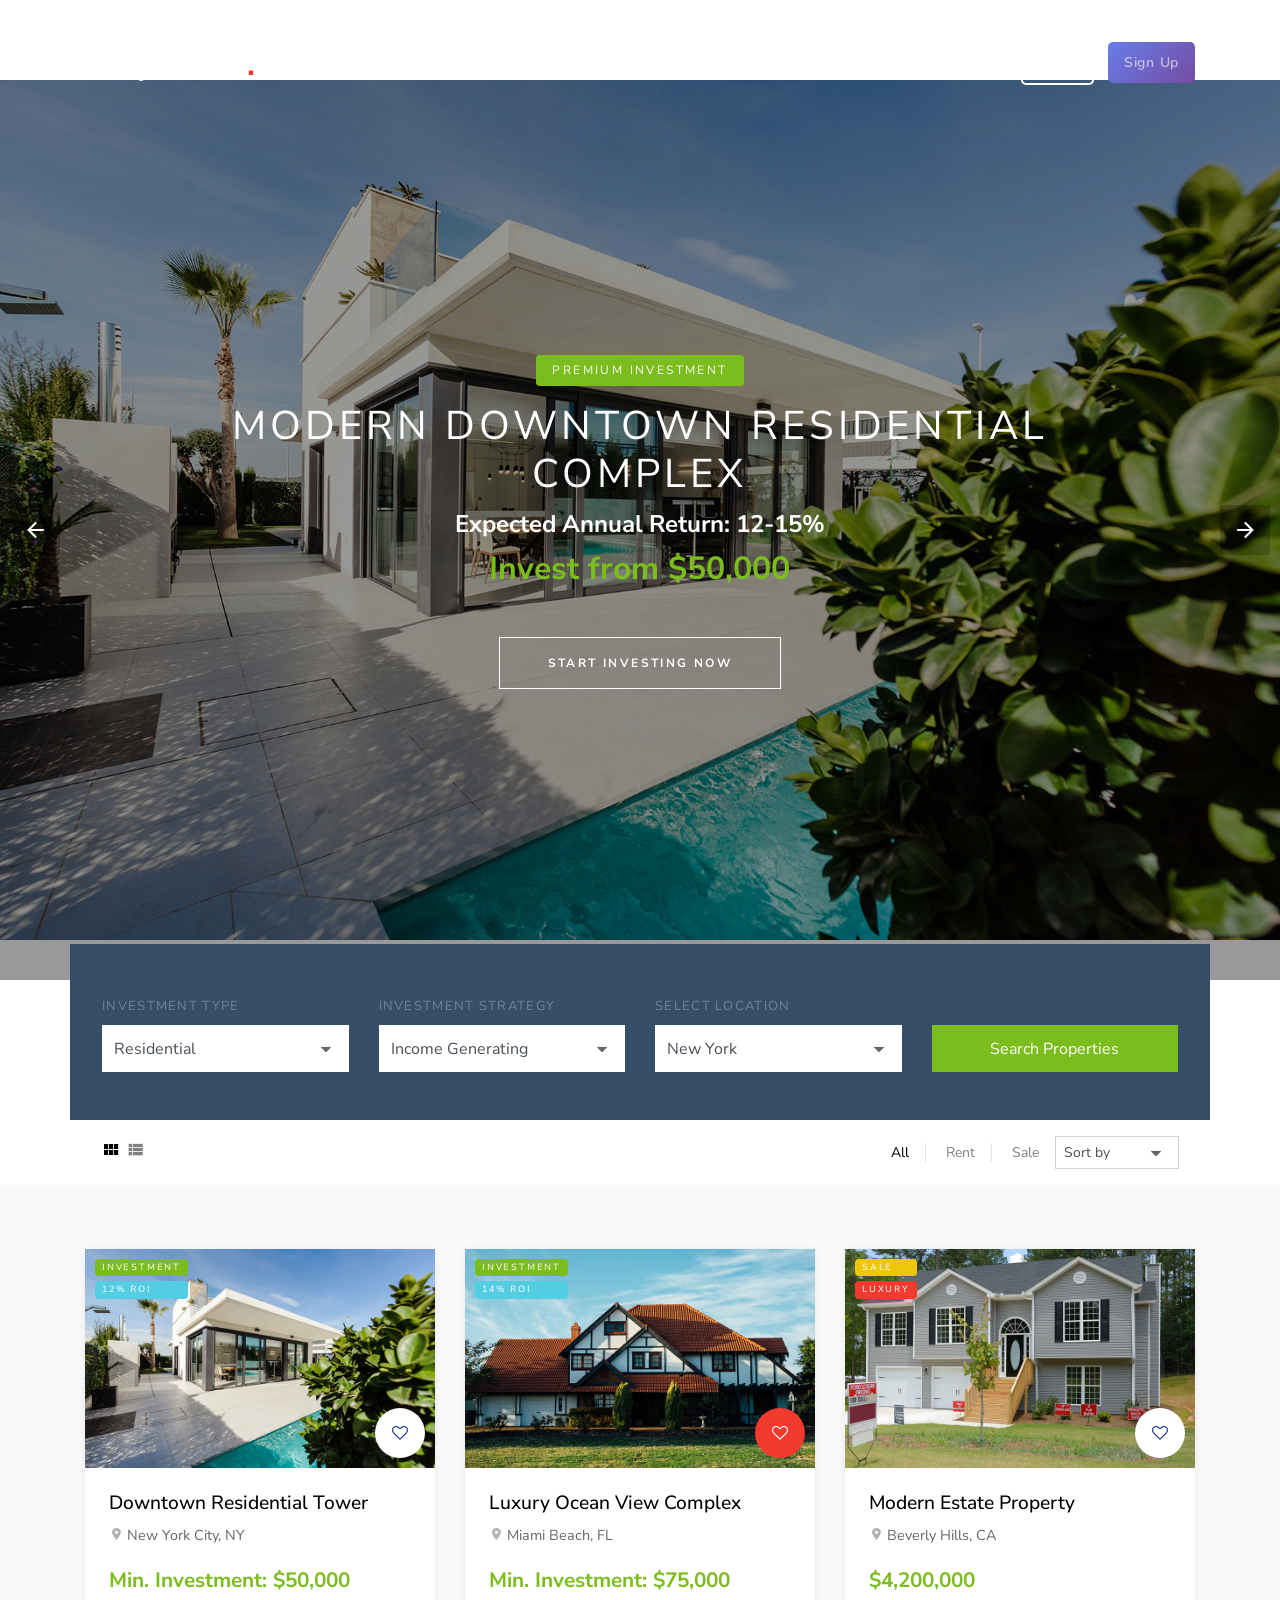
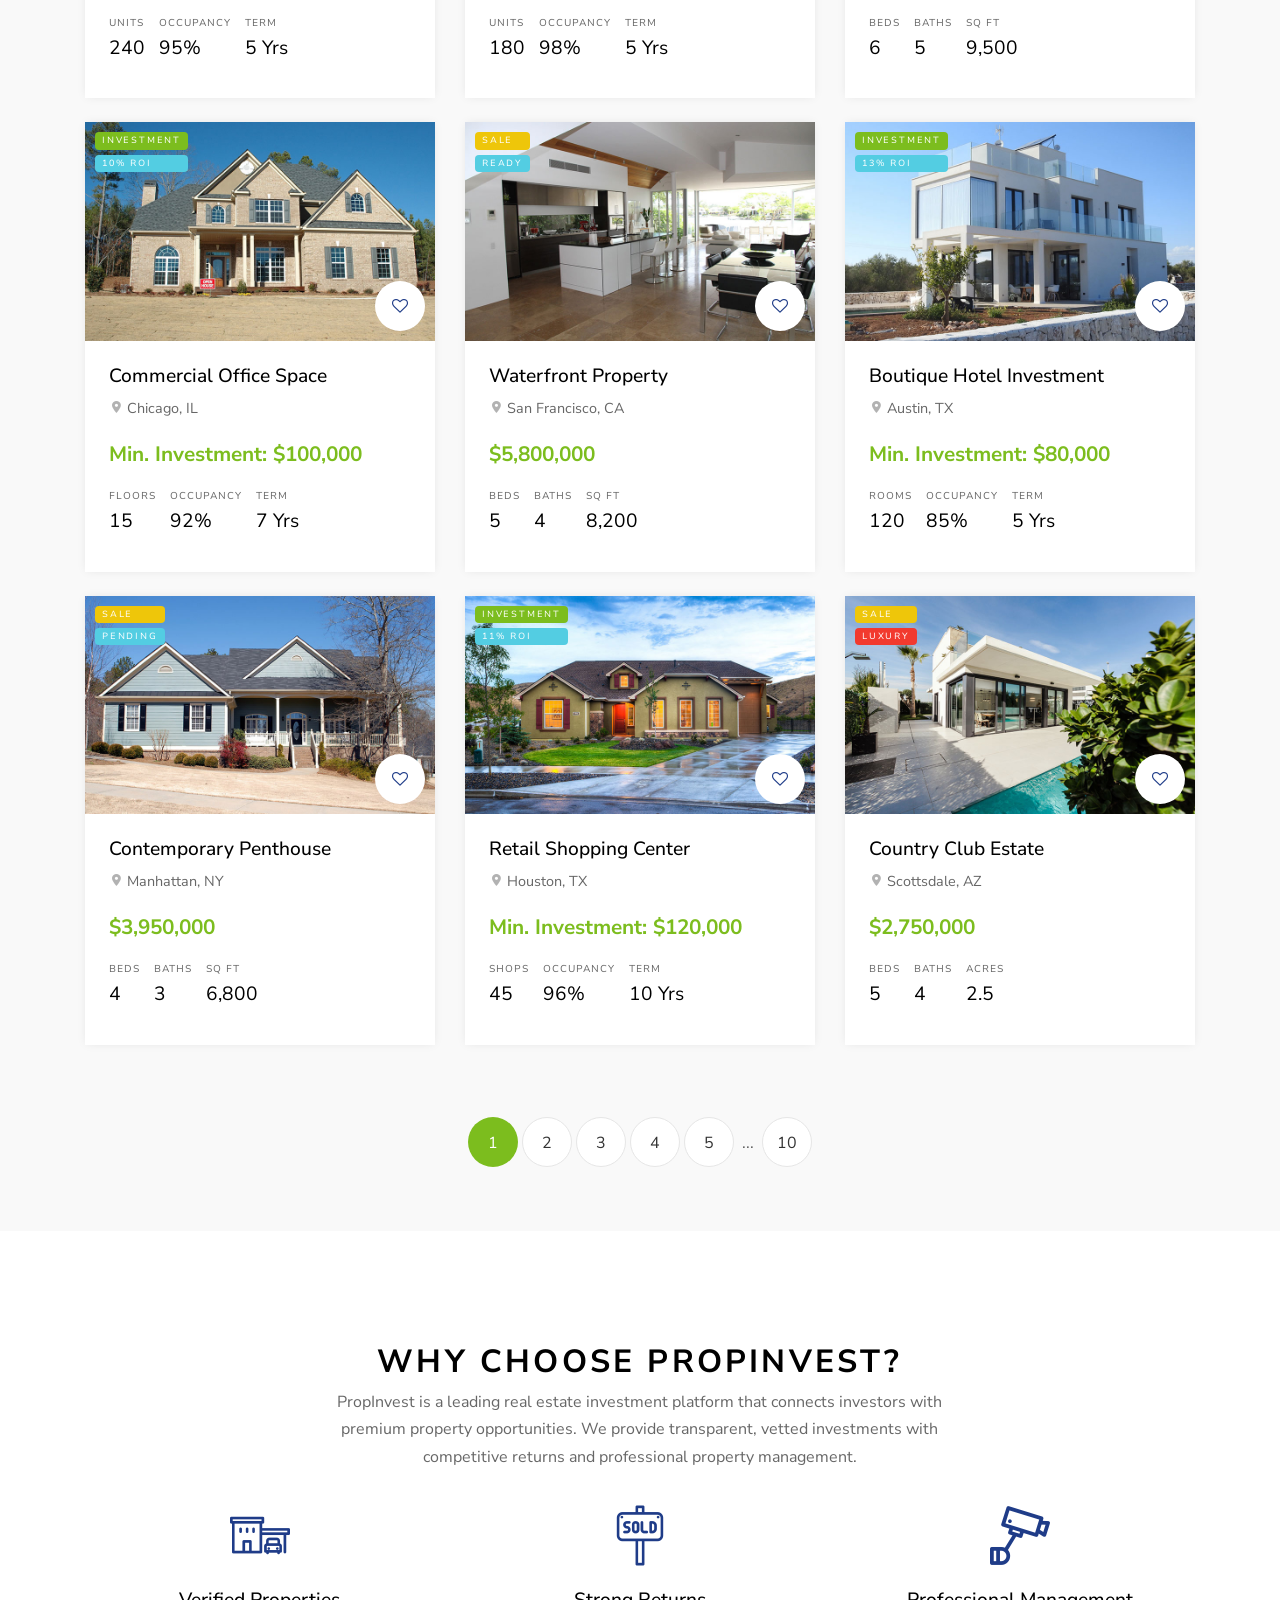
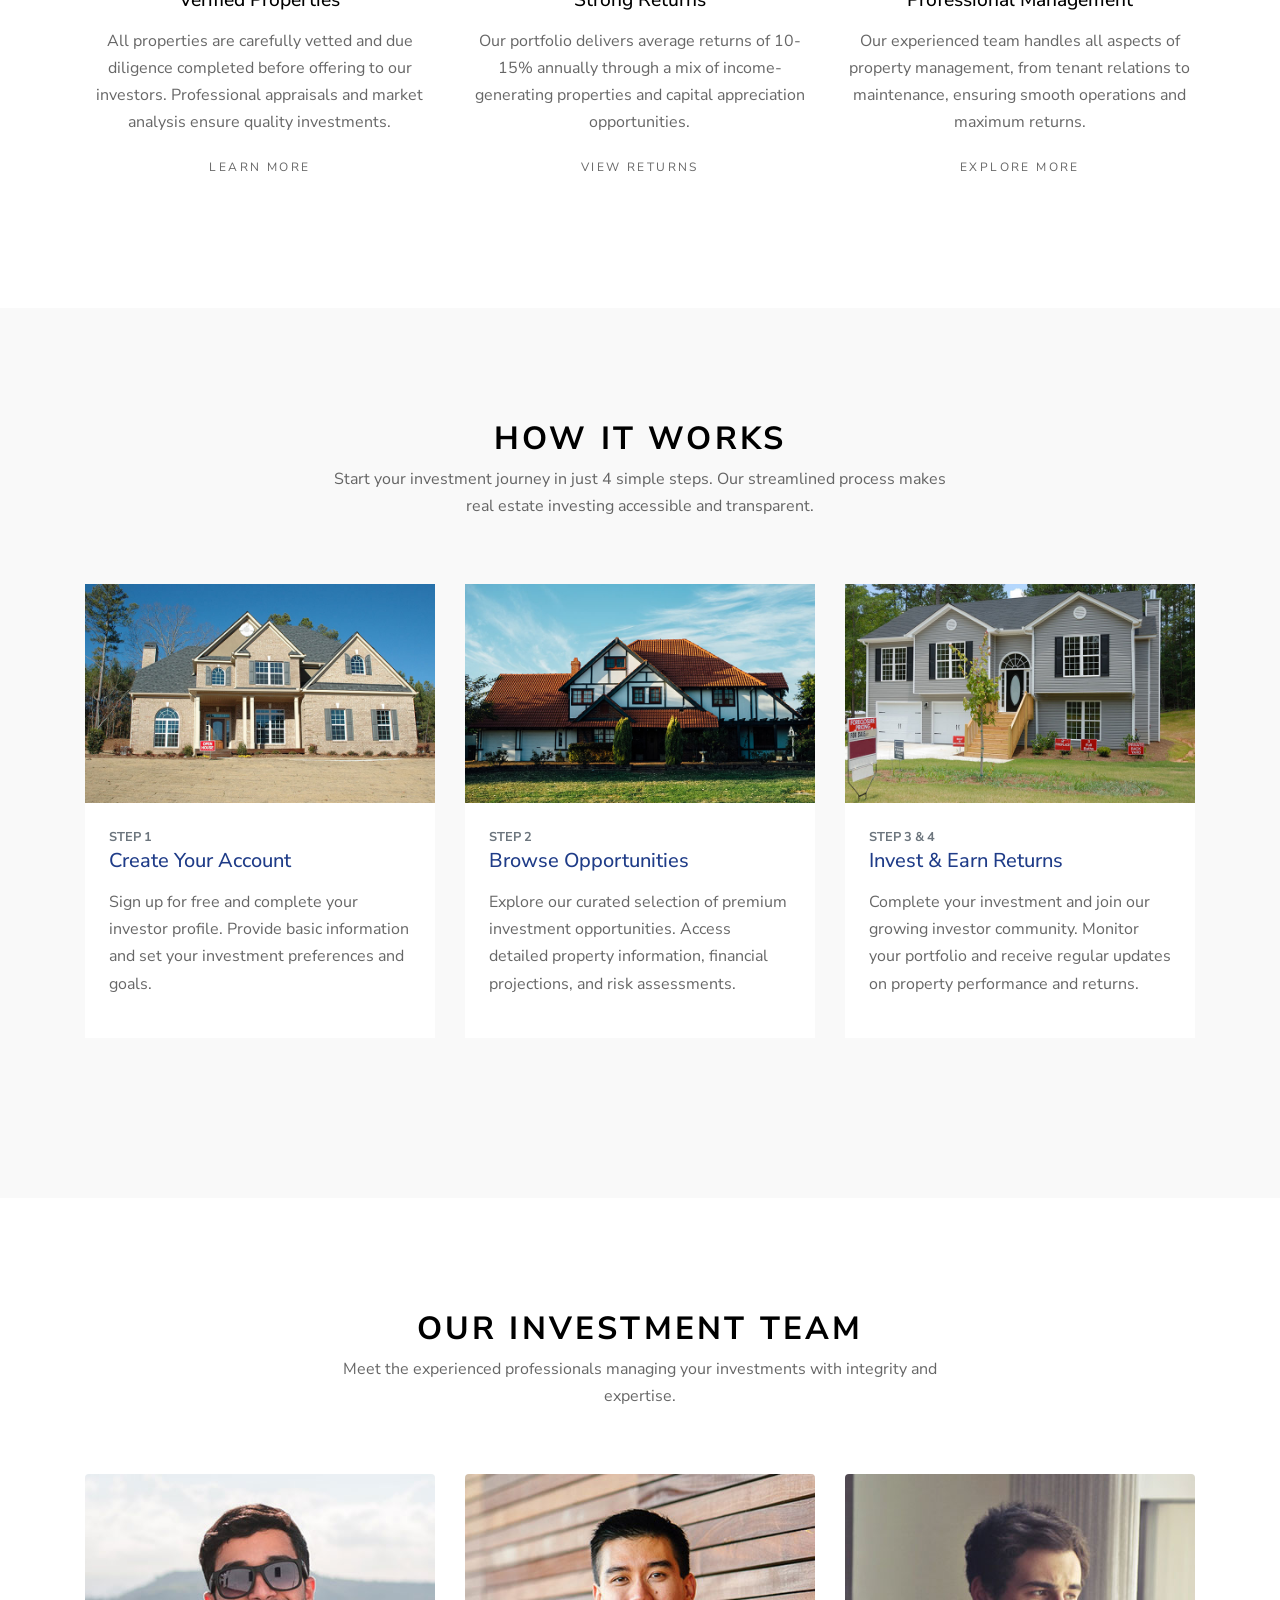
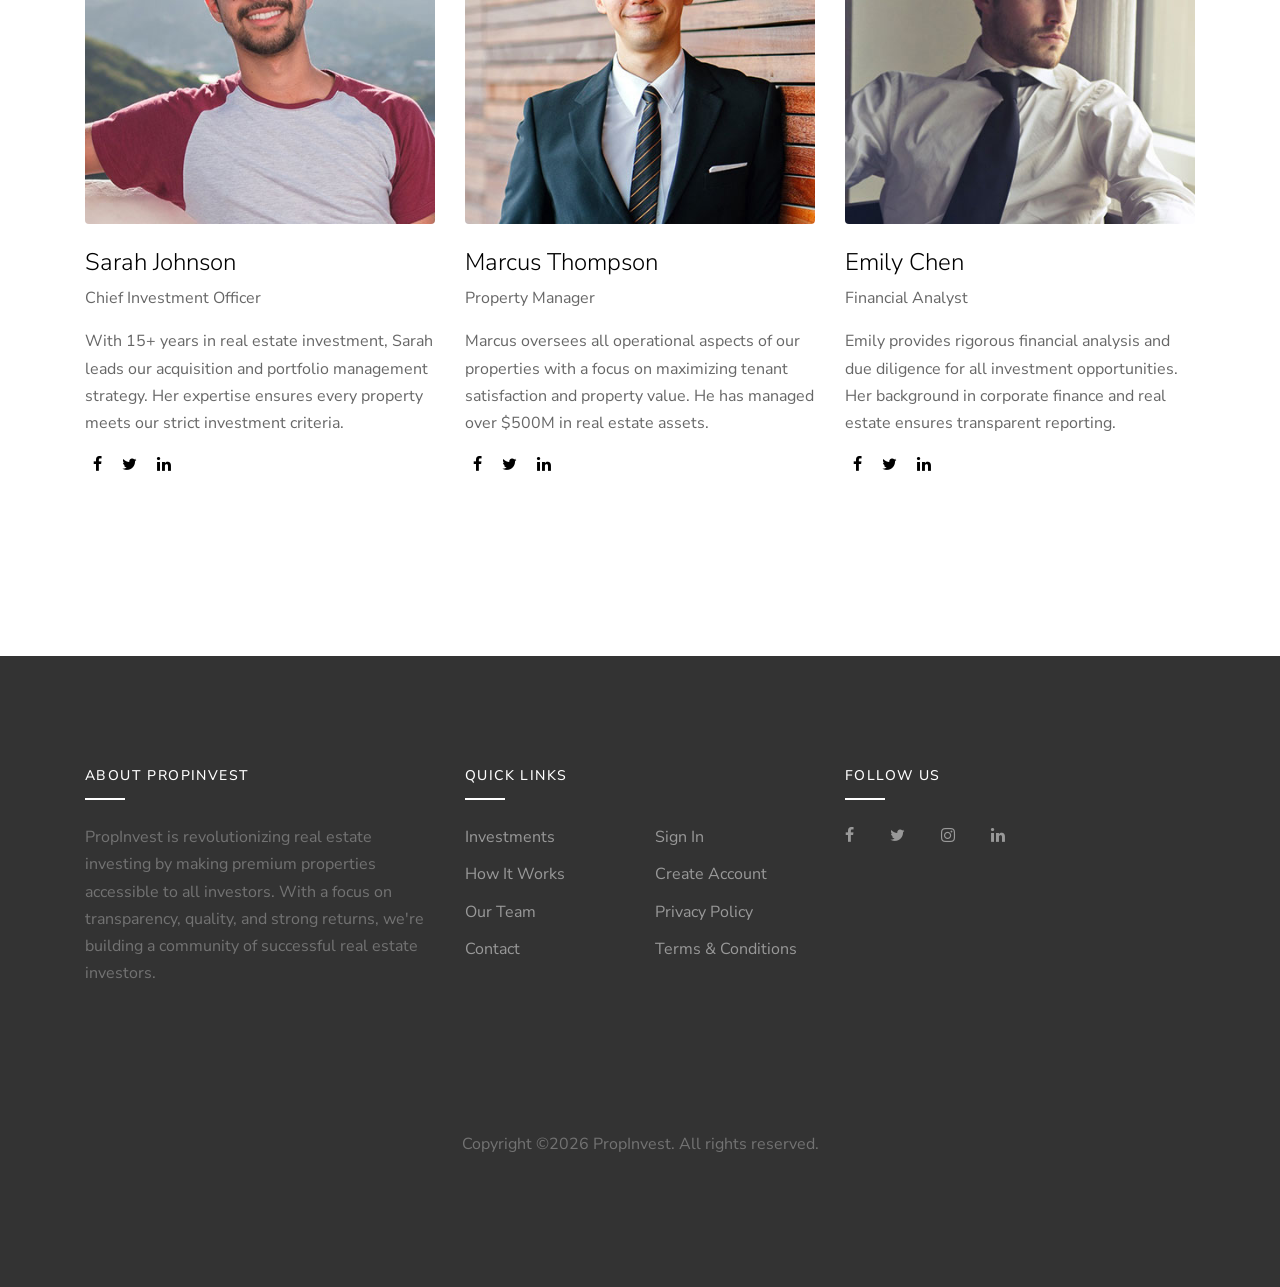
==== commit 2d72f401: "refactor: updated the navbar" ====
--- a/index.html
+++ b/index.html
@@ -1,7 +1,7 @@
 <!DOCTYPE html>
 <html lang="en">
   <head>
-    <title>Homeland &mdash; Colorlib Website Template</title>
+    <title>PropInvest - Real Estate Investment Platform</title>
     <meta charset="utf-8">
     <meta name="viewport" content="width=device-width, initial-scale=1, shrink-to-fit=no">
 
@@ -23,6 +23,39 @@
     <link rel="stylesheet" href="css/aos.css">
 
     <link rel="stylesheet" href="css/style.css">
+
+    <style>
+      .nav-buttons {
+        display: flex;
+        gap: 10px;
+        margin-left: auto;
+      }
+      .btn-login, .btn-signup {
+        padding: 8px 20px;
+        border-radius: 5px;
+        text-decoration: none;
+        font-weight: 600;
+        font-size: 14px;
+        transition: all 0.3s;
+      }
+      .btn-login {
+        color: white;
+        border: 2px solid white;
+      }
+      .btn-login:hover {
+        background: white;
+        color: #667eea;
+      }
+      .btn-signup {
+        background: linear-gradient(135deg, #667eea 0%, #764ba2 100%);
+        color: white;
+        border: none;
+      }
+      .btn-signup:hover {
+        transform: translateY(-2px);
+        box-shadow: 0 5px 20px rgba(102, 126, 234, 0.4);
+      }
+    </style>
     
   </head>
   <body>
@@ -44,7 +77,7 @@
         <div class="container py-1">
           <div class="row align-items-center">
             <div class="col-8 col-md-8 col-lg-4">
-              <h1 class="mb-0"><a href="index.html" class="text-white h2 mb-0"><strong>Homeland<span class="text-danger">.</span></strong></a></h1>
+              <h1 class="mb-0"><a href="index.html" class="text-white h2 mb-0"><strong>PropInvest<span class="text-danger">.</span></strong></a></h1>
             </div>
             <div class="col-4 col-md-4 col-lg-8">
               <nav class="site-navigation text-right text-md-right" role="navigation">
@@ -55,27 +88,23 @@
                   <li class="active">
                     <a href="index.html">Home</a>
                   </li>
-                  <li><a href="buy.html">Buy</a></li>
-                  <li><a href="rent.html">Rent</a></li>
-                  <li class="has-children">
-                    <a href="properties.html">Properties</a>
-                    <ul class="dropdown arrow-top">
-                      <li><a href="#">Condo</a></li>
-                      <li><a href="#">Property Land</a></li>
-                      <li><a href="#">Commercial Building</a></li>
-                      <li class="has-children">
-                        <a href="#">Sub Menu</a>
-                        <ul class="dropdown">
-                          <li><a href="#">Menu One</a></li>
-                          <li><a href="#">Menu Two</a></li>
-                          <li><a href="#">Menu Three</a></li>
-                        </ul>
-                      </li>
-                    </ul>
-                  </li>
-                  <li><a href="blog.html">Blog</a></li>
-                  <li><a href="about.html">About</a></li>
-                  <li><a href="contact.html">Contact</a></li>
+                  <li class="d-lg-none"><a href="#opportunities">Investment Opportunities</a></li>
+                  <li class="d-lg-none"><a href="#how-it-works">How It Works</a></li>
+                  <li class="d-lg-none"><a href="#about">About</a></li>
+                  <li class="d-lg-none"><a href="contact.html">Contact</a></li>
+                  <li class="dropdown d-none d-lg-inline">
+                    <a href="#" class="dropdown-toggle" data-toggle="dropdown" role="button" aria-expanded="false">
+                      More
+                    </a>
+                    <div class="dropdown-menu">
+                      <a class="dropdown-item" href="#how-it-works">How It Works</a>
+                      <a class="dropdown-item" href="#about">About</a>
+                      <a class="dropdown-item" href="contact.html">Contact</a>
+                      <a class="dropdown-item" href="#opportunities">Investment Opportunities</a>
+                    </div>
+                  </li>
+                  <li><a href="login.html" class="btn btn-login">Sign In</a></li>
+                  <li><a href="signup.html" class="btn btn-signup px-3">Sign Up</a></li>
                 </ul>
               </nav>
             </div>
@@ -92,10 +121,11 @@
         <div class="container">
           <div class="row align-items-center justify-content-center text-center">
             <div class="col-md-10">
-              <span class="d-inline-block bg-success text-white px-3 mb-3 property-offer-type rounded">For Rent</span>
-              <h1 class="mb-2">871 Crenshaw Blvd</h1>
-              <p class="mb-5"><strong class="h2 text-success font-weight-bold">$2,250,500</strong></p>
-              <p><a href="#" class="btn btn-white btn-outline-white py-3 px-5 rounded-0 btn-2">See Details</a></p>
+              <span class="d-inline-block bg-success text-white px-3 mb-3 property-offer-type rounded">Premium Investment</span>
+              <h1 class="mb-2">Modern Downtown Residential Complex</h1>
+              <p class="mb-2"><strong>Expected Annual Return: 12-15%</strong></p>
+              <p class="mb-5"><strong class="h2 text-success font-weight-bold">Invest from $50,000</strong></p>
+              <p><a href="signup.html" class="btn btn-white btn-outline-white py-3 px-5 rounded-0 btn-2">Start Investing Now</a></p>
             </div>
           </div>
         </div>
@@ -105,10 +135,11 @@
         <div class="container">
           <div class="row align-items-center justify-content-center text-center">
             <div class="col-md-10">
-              <span class="d-inline-block bg-danger text-white px-3 mb-3 property-offer-type rounded">For Sale</span>
-              <h1 class="mb-2">625 S. Berendo St</h1>
-              <p class="mb-5"><strong class="h2 text-success font-weight-bold">$1,000,500</strong></p>
-              <p><a href="#" class="btn btn-white btn-outline-white py-3 px-5 rounded-0 btn-2">See Details</a></p>
+              <span class="d-inline-block bg-danger text-white px-3 mb-3 property-offer-type rounded">Luxury Property Sale</span>
+              <h1 class="mb-2">Premium Waterfront Estate</h1>
+              <p class="mb-2"><strong>5 Bedrooms • 4 Bathrooms • 8,500 SQ FT</strong></p>
+              <p class="mb-5"><strong class="h2 text-success font-weight-bold">$3,500,000</strong></p>
+              <p><a href="signup.html" class="btn btn-white btn-outline-white py-3 px-5 rounded-0 btn-2">View Details & Buy</a></p>
             </div>
           </div>
         </div>
@@ -123,42 +154,44 @@
           <form class="form-search col-md-12" style="margin-top: -100px;">
             <div class="row  align-items-end">
               <div class="col-md-3">
-                <label for="list-types">Listing Types</label>
+                <label for="list-types">Investment Type</label>
                 <div class="select-wrap">
                   <span class="icon icon-arrow_drop_down"></span>
                   <select name="list-types" id="list-types" class="form-control d-block rounded-0">
-                    <option value="">Condo</option>
-                    <option value="">Commercial Building</option>
-                    <option value="">Land Property</option>
+                    <option value="">Residential</option>
+                    <option value="">Commercial</option>
+                    <option value="">Mixed-Use</option>
+                    <option value="">Land Development</option>
                   </select>
                 </div>
               </div>
               <div class="col-md-3">
-                <label for="offer-types">Offer Type</label>
+                <label for="offer-types">Investment Strategy</label>
                 <div class="select-wrap">
                   <span class="icon icon-arrow_drop_down"></span>
                   <select name="offer-types" id="offer-types" class="form-control d-block rounded-0">
-                    <option value="">For Sale</option>
-                    <option value="">For Rent</option>
-                    <option value="">For Lease</option>
+                    <option value="">Income Generating</option>
+                    <option value="">Capital Appreciation</option>
+                    <option value="">Fix & Flip</option>
+                    <option value="">Passive Income</option>
                   </select>
                 </div>
               </div>
               <div class="col-md-3">
-                <label for="select-city">Select City</label>
+                <label for="select-city">Select Location</label>
                 <div class="select-wrap">
                   <span class="icon icon-arrow_drop_down"></span>
                   <select name="select-city" id="select-city" class="form-control d-block rounded-0">
                     <option value="">New York</option>
-                    <option value="">Brooklyn</option>
-                    <option value="">London</option>
-                    <option value="">Japan</option>
-                    <option value="">Philippines</option>
+                    <option value="">Los Angeles</option>
+                    <option value="">Miami</option>
+                    <option value="">San Francisco</option>
+                    <option value="">Chicago</option>
                   </select>
                 </div>
               </div>
               <div class="col-md-3">
-                <input type="submit" class="btn btn-success text-white btn-block rounded-0" value="Search">
+                <input type="submit" class="btn btn-success text-white btn-block rounded-0" value="Search Properties">
               </div>
             </div>
           </form>
@@ -196,7 +229,7 @@
       </div>
     </div>
 
-    <div class="site-section site-section-sm bg-light">
+    <div class="site-section site-section-sm bg-light" id="opportunities">
       <div class="container">
       
         <div class="row mb-5">
@@ -204,30 +237,30 @@
             <div class="property-entry h-100">
               <a href="property-details.html" class="property-thumbnail">
                 <div class="offer-type-wrap">
-                  <span class="offer-type bg-danger">Sale</span>
-                  <span class="offer-type bg-success">Rent</span>
+                  <span class="offer-type bg-success">Investment</span>
+                  <span class="offer-type bg-info">12% ROI</span>
                 </div>
                 <img src="images/img_1.jpg" alt="Image" class="img-fluid">
               </a>
               <div class="p-4 property-body">
                 <a href="#" class="property-favorite"><span class="icon-heart-o"></span></a>
-                <h2 class="property-title"><a href="property-details.html">625 S. Berendo St</a></h2>
-                <span class="property-location d-block mb-3"><span class="property-icon icon-room"></span> 625 S. Berendo St Unit 607 Los Angeles, CA 90005</span>
-                <strong class="property-price text-primary mb-3 d-block text-success">$2,265,500</strong>
+                <h2 class="property-title"><a href="property-details.html">Downtown Residential Tower</a></h2>
+                <span class="property-location d-block mb-3"><span class="property-icon icon-room"></span> New York City, NY</span>
+                <strong class="property-price text-primary mb-3 d-block text-success">Min. Investment: $50,000</strong>
                 <ul class="property-specs-wrap mb-3 mb-lg-0">
                   <li>
-                    <span class="property-specs">Beds</span>
-                    <span class="property-specs-number">2 <sup>+</sup></span>
-                    
-                  </li>
-                  <li>
-                    <span class="property-specs">Baths</span>
-                    <span class="property-specs-number">2</span>
-                    
-                  </li>
-                  <li>
-                    <span class="property-specs">SQ FT</span>
-                    <span class="property-specs-number">7,000</span>
+                    <span class="property-specs">Units</span>
+                    <span class="property-specs-number">240</span>
+                    
+                  </li>
+                  <li>
+                    <span class="property-specs">Occupancy</span>
+                    <span class="property-specs-number">95%</span>
+                    
+                  </li>
+                  <li>
+                    <span class="property-specs">Term</span>
+                    <span class="property-specs-number">5 Yrs</span>
                     
                   </li>
                 </ul>
@@ -240,30 +273,30 @@
             <div class="property-entry h-100">
               <a href="property-details.html" class="property-thumbnail">
                 <div class="offer-type-wrap">
-                  <span class="offer-type bg-danger">Sale</span>
-                  <span class="offer-type bg-success">Rent</span>
+                  <span class="offer-type bg-success">Investment</span>
+                  <span class="offer-type bg-info">14% ROI</span>
                 </div>
                 <img src="images/img_2.jpg" alt="Image" class="img-fluid">
               </a>
               <div class="p-4 property-body">
                 <a href="#" class="property-favorite active"><span class="icon-heart-o"></span></a>
-                <h2 class="property-title"><a href="property-details.html">871 Crenshaw Blvd</a></h2>
-                <span class="property-location d-block mb-3"><span class="property-icon icon-room"></span> 1 New York Ave, Warners Bay, NSW 2282</span>
-                <strong class="property-price text-primary mb-3 d-block text-success">$2,265,500</strong>
+                <h2 class="property-title"><a href="property-details.html">Luxury Ocean View Complex</a></h2>
+                <span class="property-location d-block mb-3"><span class="property-icon icon-room"></span> Miami Beach, FL</span>
+                <strong class="property-price text-primary mb-3 d-block text-success">Min. Investment: $75,000</strong>
                 <ul class="property-specs-wrap mb-3 mb-lg-0">
                   <li>
-                    <span class="property-specs">Beds</span>
-                    <span class="property-specs-number">2 <sup>+</sup></span>
-                    
-                  </li>
-                  <li>
-                    <span class="property-specs">Baths</span>
-                    <span class="property-specs-number">2</span>
-                    
-                  </li>
-                  <li>
-                    <span class="property-specs">SQ FT</span>
-                    <span class="property-specs-number">1,620</span>
+                    <span class="property-specs">Units</span>
+                    <span class="property-specs-number">180</span>
+                    
+                  </li>
+                  <li>
+                    <span class="property-specs">Occupancy</span>
+                    <span class="property-specs-number">98%</span>
+                    
+                  </li>
+                  <li>
+                    <span class="property-specs">Term</span>
+                    <span class="property-specs-number">5 Yrs</span>
                     
                   </li>
                 </ul>
@@ -276,29 +309,30 @@
             <div class="property-entry h-100">
               <a href="property-details.html" class="property-thumbnail">
                 <div class="offer-type-wrap">
-                  <span class="offer-type bg-info">Lease</span>
+                  <span class="offer-type bg-warning">Sale</span>
+                  <span class="offer-type bg-danger">Luxury</span>
                 </div>
                 <img src="images/img_3.jpg" alt="Image" class="img-fluid">
               </a>
               <div class="p-4 property-body">
                 <a href="#" class="property-favorite"><span class="icon-heart-o"></span></a>
-                <h2 class="property-title"><a href="property-details.html">853 S Lucerne Blvd</a></h2>
-                <span class="property-location d-block mb-3"><span class="property-icon icon-room"></span> 853 S Lucerne Blvd Unit 101 Los Angeles, CA 90005</span>
-                <strong class="property-price text-primary mb-3 d-block text-success">$2,265,500</strong>
+                <h2 class="property-title"><a href="property-details.html">Modern Estate Property</a></h2>
+                <span class="property-location d-block mb-3"><span class="property-icon icon-room"></span> Beverly Hills, CA</span>
+                <strong class="property-price text-primary mb-3 d-block text-success">$4,200,000</strong>
                 <ul class="property-specs-wrap mb-3 mb-lg-0">
                   <li>
                     <span class="property-specs">Beds</span>
-                    <span class="property-specs-number">2 <sup>+</sup></span>
+                    <span class="property-specs-number">6</span>
                     
                   </li>
                   <li>
                     <span class="property-specs">Baths</span>
-                    <span class="property-specs-number">2</span>
+                    <span class="property-specs-number">5</span>
                     
                   </li>
                   <li>
                     <span class="property-specs">SQ FT</span>
-                    <span class="property-specs-number">5,500</span>
+                    <span class="property-specs-number">9,500</span>
                     
                   </li>
                 </ul>
@@ -311,30 +345,30 @@
             <div class="property-entry h-100">
               <a href="property-details.html" class="property-thumbnail">
                 <div class="offer-type-wrap">
-                  <span class="offer-type bg-danger">Sale</span>
-                  <span class="offer-type bg-success">Rent</span>
+                  <span class="offer-type bg-success">Investment</span>
+                  <span class="offer-type bg-info">10% ROI</span>
                 </div>
                 <img src="images/img_4.jpg" alt="Image" class="img-fluid">
               </a>
               <div class="p-4 property-body">
                 <a href="#" class="property-favorite"><span class="icon-heart-o"></span></a>
-                <h2 class="property-title"><a href="property-details.html">625 S. Berendo St</a></h2>
-                <span class="property-location d-block mb-3"><span class="property-icon icon-room"></span> 625 S. Berendo St Unit 607 Los Angeles, CA 90005</span>
-                <strong class="property-price text-primary mb-3 d-block text-success">$2,265,500</strong>
+                <h2 class="property-title"><a href="property-details.html">Commercial Office Space</a></h2>
+                <span class="property-location d-block mb-3"><span class="property-icon icon-room"></span> Chicago, IL</span>
+                <strong class="property-price text-primary mb-3 d-block text-success">Min. Investment: $100,000</strong>
                 <ul class="property-specs-wrap mb-3 mb-lg-0">
                   <li>
-                    <span class="property-specs">Beds</span>
-                    <span class="property-specs-number">2 <sup>+</sup></span>
-                    
-                  </li>
-                  <li>
-                    <span class="property-specs">Baths</span>
-                    <span class="property-specs-number">2</span>
-                    
-                  </li>
-                  <li>
-                    <span class="property-specs">SQ FT</span>
-                    <span class="property-specs-number">7,000</span>
+                    <span class="property-specs">Floors</span>
+                    <span class="property-specs-number">15</span>
+                    
+                  </li>
+                  <li>
+                    <span class="property-specs">Occupancy</span>
+                    <span class="property-specs-number">92%</span>
+                    
+                  </li>
+                  <li>
+                    <span class="property-specs">Term</span>
+                    <span class="property-specs-number">7 Yrs</span>
                     
                   </li>
                 </ul>
@@ -347,30 +381,30 @@
             <div class="property-entry h-100">
               <a href="property-details.html" class="property-thumbnail">
                 <div class="offer-type-wrap">
-                  <span class="offer-type bg-danger">Sale</span>
-                  <span class="offer-type bg-success">Rent</span>
+                  <span class="offer-type bg-warning">Sale</span>
+                  <span class="offer-type bg-info">Ready</span>
                 </div>
                 <img src="images/img_5.jpg" alt="Image" class="img-fluid">
               </a>
               <div class="p-4 property-body">
                 <a href="#" class="property-favorite"><span class="icon-heart-o"></span></a>
-                <h2 class="property-title"><a href="property-details.html">871 Crenshaw Blvd</a></h2>
-                <span class="property-location d-block mb-3"><span class="property-icon icon-room"></span> 1 New York Ave, Warners Bay, NSW 2282</span>
-                <strong class="property-price text-primary mb-3 d-block text-success">$2,265,500</strong>
+                <h2 class="property-title"><a href="property-details.html">Waterfront Property</a></h2>
+                <span class="property-location d-block mb-3"><span class="property-icon icon-room"></span> San Francisco, CA</span>
+                <strong class="property-price text-primary mb-3 d-block text-success">$5,800,000</strong>
                 <ul class="property-specs-wrap mb-3 mb-lg-0">
                   <li>
                     <span class="property-specs">Beds</span>
-                    <span class="property-specs-number">2 <sup>+</sup></span>
+                    <span class="property-specs-number">5</span>
                     
                   </li>
                   <li>
                     <span class="property-specs">Baths</span>
-                    <span class="property-specs-number">2</span>
+                    <span class="property-specs-number">4</span>
                     
                   </li>
                   <li>
                     <span class="property-specs">SQ FT</span>
-                    <span class="property-specs-number">1,620</span>
+                    <span class="property-specs-number">8,200</span>
                     
                   </li>
                 </ul>
@@ -383,29 +417,30 @@
             <div class="property-entry h-100">
               <a href="property-details.html" class="property-thumbnail">
                 <div class="offer-type-wrap">
-                  <span class="offer-type bg-info">Lease</span>
+                  <span class="offer-type bg-success">Investment</span>
+                  <span class="offer-type bg-info">13% ROI</span>
                 </div>
                 <img src="images/img_6.jpg" alt="Image" class="img-fluid">
               </a>
               <div class="p-4 property-body">
                 <a href="#" class="property-favorite"><span class="icon-heart-o"></span></a>
-                <h2 class="property-title"><a href="property-details.html">853 S Lucerne Blvd</a></h2>
-                <span class="property-location d-block mb-3"><span class="property-icon icon-room"></span> 853 S Lucerne Blvd Unit 101 Los Angeles, CA 90005</span>
-                <strong class="property-price text-primary mb-3 d-block text-success">$2,265,500</strong>
+                <h2 class="property-title"><a href="property-details.html">Boutique Hotel Investment</a></h2>
+                <span class="property-location d-block mb-3"><span class="property-icon icon-room"></span> Austin, TX</span>
+                <strong class="property-price text-primary mb-3 d-block text-success">Min. Investment: $80,000</strong>
                 <ul class="property-specs-wrap mb-3 mb-lg-0">
                   <li>
-                    <span class="property-specs">Beds</span>
-                    <span class="property-specs-number">2 <sup>+</sup></span>
-                    
-                  </li>
-                  <li>
-                    <span class="property-specs">Baths</span>
-                    <span class="property-specs-number">2</span>
-                    
-                  </li>
-                  <li>
-                    <span class="property-specs">SQ FT</span>
-                    <span class="property-specs-number">5,500</span>
+                    <span class="property-specs">Rooms</span>
+                    <span class="property-specs-number">120</span>
+                    
+                  </li>
+                  <li>
+                    <span class="property-specs">Occupancy</span>
+                    <span class="property-specs-number">85%</span>
+                    
+                  </li>
+                  <li>
+                    <span class="property-specs">Term</span>
+                    <span class="property-specs-number">5 Yrs</span>
                     
                   </li>
                 </ul>
@@ -418,30 +453,30 @@
             <div class="property-entry h-100">
               <a href="property-details.html" class="property-thumbnail">
                 <div class="offer-type-wrap">
-                  <span class="offer-type bg-danger">Sale</span>
-                  <span class="offer-type bg-success">Rent</span>
+                  <span class="offer-type bg-warning">Sale</span>
+                  <span class="offer-type bg-info">Pending</span>
                 </div>
                 <img src="images/img_7.jpg" alt="Image" class="img-fluid">
               </a>
               <div class="p-4 property-body">
                 <a href="#" class="property-favorite"><span class="icon-heart-o"></span></a>
-                <h2 class="property-title"><a href="property-details.html">625 S. Berendo St</a></h2>
-                <span class="property-location d-block mb-3"><span class="property-icon icon-room"></span> 625 S. Berendo St Unit 607 Los Angeles, CA 90005</span>
-                <strong class="property-price text-primary mb-3 d-block text-success">$2,265,500</strong>
+                <h2 class="property-title"><a href="property-details.html">Contemporary Penthouse</a></h2>
+                <span class="property-location d-block mb-3"><span class="property-icon icon-room"></span> Manhattan, NY</span>
+                <strong class="property-price text-primary mb-3 d-block text-success">$3,950,000</strong>
                 <ul class="property-specs-wrap mb-3 mb-lg-0">
                   <li>
                     <span class="property-specs">Beds</span>
-                    <span class="property-specs-number">2 <sup>+</sup></span>
+                    <span class="property-specs-number">4</span>
                     
                   </li>
                   <li>
                     <span class="property-specs">Baths</span>
-                    <span class="property-specs-number">2</span>
+                    <span class="property-specs-number">3</span>
                     
                   </li>
                   <li>
                     <span class="property-specs">SQ FT</span>
-                    <span class="property-specs-number">7,000</span>
+                    <span class="property-specs-number">6,800</span>
                     
                   </li>
                 </ul>
@@ -454,30 +489,30 @@
             <div class="property-entry h-100">
               <a href="property-details.html" class="property-thumbnail">
                 <div class="offer-type-wrap">
-                  <span class="offer-type bg-danger">Sale</span>
-                  <span class="offer-type bg-success">Rent</span>
+                  <span class="offer-type bg-success">Investment</span>
+                  <span class="offer-type bg-info">11% ROI</span>
                 </div>
                 <img src="images/img_8.jpg" alt="Image" class="img-fluid">
               </a>
               <div class="p-4 property-body">
                 <a href="#" class="property-favorite"><span class="icon-heart-o"></span></a>
-                <h2 class="property-title"><a href="property-details.html">871 Crenshaw Blvd</a></h2>
-                <span class="property-location d-block mb-3"><span class="property-icon icon-room"></span> 1 New York Ave, Warners Bay, NSW 2282</span>
-                <strong class="property-price text-primary mb-3 d-block text-success">$2,265,500</strong>
+                <h2 class="property-title"><a href="property-details.html">Retail Shopping Center</a></h2>
+                <span class="property-location d-block mb-3"><span class="property-icon icon-room"></span> Houston, TX</span>
+                <strong class="property-price text-primary mb-3 d-block text-success">Min. Investment: $120,000</strong>
                 <ul class="property-specs-wrap mb-3 mb-lg-0">
                   <li>
-                    <span class="property-specs">Beds</span>
-                    <span class="property-specs-number">2 <sup>+</sup></span>
-                    
-                  </li>
-                  <li>
-                    <span class="property-specs">Baths</span>
-                    <span class="property-specs-number">2</span>
-                    
-                  </li>
-                  <li>
-                    <span class="property-specs">SQ FT</span>
-                    <span class="property-specs-number">1,620</span>
+                    <span class="property-specs">Shops</span>
+                    <span class="property-specs-number">45</span>
+                    
+                  </li>
+                  <li>
+                    <span class="property-specs">Occupancy</span>
+                    <span class="property-specs-number">96%</span>
+                    
+                  </li>
+                  <li>
+                    <span class="property-specs">Term</span>
+                    <span class="property-specs-number">10 Yrs</span>
                     
                   </li>
                 </ul>
@@ -490,29 +525,30 @@
             <div class="property-entry h-100">
               <a href="property-details.html" class="property-thumbnail">
                 <div class="offer-type-wrap">
-                  <span class="offer-type bg-info">Lease</span>
+                  <span class="offer-type bg-warning">Sale</span>
+                  <span class="offer-type bg-danger">Luxury</span>
                 </div>
                 <img src="images/img_1.jpg" alt="Image" class="img-fluid">
               </a>
               <div class="p-4 property-body">
                 <a href="#" class="property-favorite"><span class="icon-heart-o"></span></a>
-                <h2 class="property-title"><a href="property-details.html">853 S Lucerne Blvd</a></h2>
-                <span class="property-location d-block mb-3"><span class="property-icon icon-room"></span> 853 S Lucerne Blvd Unit 101 Los Angeles, CA 90005</span>
-                <strong class="property-price text-primary mb-3 d-block text-success">$2,265,500</strong>
+                <h2 class="property-title"><a href="property-details.html">Country Club Estate</a></h2>
+                <span class="property-location d-block mb-3"><span class="property-icon icon-room"></span> Scottsdale, AZ</span>
+                <strong class="property-price text-primary mb-3 d-block text-success">$2,750,000</strong>
                 <ul class="property-specs-wrap mb-3 mb-lg-0">
                   <li>
                     <span class="property-specs">Beds</span>
-                    <span class="property-specs-number">2 <sup>+</sup></span>
+                    <span class="property-specs-number">5</span>
                     
                   </li>
                   <li>
                     <span class="property-specs">Baths</span>
-                    <span class="property-specs-number">2</span>
-                    
-                  </li>
-                  <li>
-                    <span class="property-specs">SQ FT</span>
-                    <span class="property-specs-number">5,500</span>
+                    <span class="property-specs-number">4</span>
+                    
+                  </li>
+                  <li>
+                    <span class="property-specs">Acres</span>
+                    <span class="property-specs-number">2.5</span>
                     
                   </li>
                 </ul>
@@ -543,9 +579,9 @@
         <div class="row justify-content-center">
           <div class="col-md-7 text-center">
             <div class="site-section-title">
-              <h2>Why Choose Us?</h2>
-            </div>
-            <p>Lorem ipsum dolor sit amet, consectetur adipisicing elit. Debitis maiores quisquam saepe architecto error corporis aliquam. Cum ipsam a consectetur aut sunt sint animi, pariatur corporis, eaque, deleniti cupiditate officia.</p>
+              <h2>Why Choose PropInvest?</h2>
+            </div>
+            <p>PropInvest is a leading real estate investment platform that connects investors with premium property opportunities. We provide transparent, vetted investments with competitive returns and professional property management.</p>
           </div>
         </div>
 
@@ -553,64 +589,64 @@
           <div class="col-md-6 col-lg-4">
             <a href="#" class="service text-center">
               <span class="icon flaticon-house"></span>
-              <h2 class="service-heading">Research Subburbs</h2>
-              <p>Lorem ipsum dolor sit amet consectetur adipisicing elit. Incidunt iure qui natus perspiciatis ex odio molestia.</p>
-              <p><span class="read-more">Read More</span></p>
+              <h2 class="service-heading">Verified Properties</h2>
+              <p>All properties are carefully vetted and due diligence completed before offering to our investors. Professional appraisals and market analysis ensure quality investments.</p>
+              <p><span class="read-more">Learn More</span></p>
             </a>
           </div>
           <div class="col-md-6 col-lg-4">
             <a href="#" class="service text-center">
               <span class="icon flaticon-sold"></span>
-              <h2 class="service-heading">Sold Houses</h2>
-              <p>Lorem ipsum dolor sit amet consectetur adipisicing elit. Incidunt iure qui natus perspiciatis ex odio molestia.</p>
-              <p><span class="read-more">Read More</span></p>
+              <h2 class="service-heading">Strong Returns</h2>
+              <p>Our portfolio delivers average returns of 10-15% annually through a mix of income-generating properties and capital appreciation opportunities.</p>
+              <p><span class="read-more">View Returns</span></p>
             </a>
           </div>
           <div class="col-md-6 col-lg-4">
             <a href="#" class="service text-center">
               <span class="icon flaticon-camera"></span>
-              <h2 class="service-heading">Security Priority</h2>
-              <p>Lorem ipsum dolor sit amet consectetur adipisicing elit. Incidunt iure qui natus perspiciatis ex odio molestia.</p>
-              <p><span class="read-more">Read More</span></p>
+              <h2 class="service-heading">Professional Management</h2>
+              <p>Our experienced team handles all aspects of property management, from tenant relations to maintenance, ensuring smooth operations and maximum returns.</p>
+              <p><span class="read-more">Explore More</span></p>
             </a>
           </div>
         </div>
       </div>
     </div>
 
-    <div class="site-section bg-light">
+    <div class="site-section bg-light" id="how-it-works">
       <div class="container">
         <div class="row justify-content-center mb-5">
           <div class="col-md-7 text-center">
             <div class="site-section-title">
-              <h2>Recent Blog</h2>
-            </div>
-            <p>Lorem ipsum dolor sit amet, consectetur adipisicing elit. Debitis maiores quisquam saepe architecto error corporis aliquam. Cum ipsam a consectetur aut sunt sint animi, pariatur corporis, eaque, deleniti cupiditate officia.</p>
+              <h2>How It Works</h2>
+            </div>
+            <p>Start your investment journey in just 4 simple steps. Our streamlined process makes real estate investing accessible and transparent.</p>
           </div>
         </div>
         <div class="row">
           <div class="col-md-6 col-lg-4 mb-5" data-aos="fade-up" data-aos-delay="100">
             <a href="#"><img src="images/img_4.jpg" alt="Image" class="img-fluid"></a>
             <div class="p-4 bg-white">
-              <span class="d-block text-secondary small text-uppercase">Jan 20th, 2019</span>
-              <h2 class="h5 text-black mb-3"><a href="#">Art Gossip by Mike Charles</a></h2>
-              <p>Lorem ipsum dolor sit amet, consectetur adipisicing elit. Alias enim, ipsa exercitationem veniam quae sunt.</p>
+              <span class="d-block text-secondary small text-uppercase font-weight-bold">Step 1</span>
+              <h2 class="h5 text-black mb-3"><a href="#">Create Your Account</a></h2>
+              <p>Sign up for free and complete your investor profile. Provide basic information and set your investment preferences and goals.</p>
             </div>
           </div>
           <div class="col-md-6 col-lg-4 mb-5" data-aos="fade-up" data-aos-delay="200">
             <a href="#"><img src="images/img_2.jpg" alt="Image" class="img-fluid"></a>
             <div class="p-4 bg-white">
-              <span class="d-block text-secondary small text-uppercase">Jan 20th, 2019</span>
-              <h2 class="h5 text-black mb-3"><a href="#">Art Gossip by Mike Charles</a></h2>
-              <p>Lorem ipsum dolor sit amet, consectetur adipisicing elit. Alias enim, ipsa exercitationem veniam quae sunt.</p>
+              <span class="d-block text-secondary small text-uppercase font-weight-bold">Step 2</span>
+              <h2 class="h5 text-black mb-3"><a href="#">Browse Opportunities</a></h2>
+              <p>Explore our curated selection of premium investment opportunities. Access detailed property information, financial projections, and risk assessments.</p>
             </div>
           </div>
           <div class="col-md-6 col-lg-4 mb-5" data-aos="fade-up" data-aos-delay="300">
             <a href="#"><img src="images/img_3.jpg" alt="Image" class="img-fluid"></a>
             <div class="p-4 bg-white">
-              <span class="d-block text-secondary small text-uppercase">Jan 20th, 2019</span>
-              <h2 class="h5 text-black mb-3"><a href="#">Art Gossip by Mike Charles</a></h2>
-              <p>Lorem ipsum dolor sit amet, consectetur adipisicing elit. Alias enim, ipsa exercitationem veniam quae sunt.</p>
+              <span class="d-block text-secondary small text-uppercase font-weight-bold">Step 3 & 4</span>
+              <h2 class="h5 text-black mb-3"><a href="#">Invest & Earn Returns</a></h2>
+              <p>Complete your investment and join our growing investor community. Monitor your portfolio and receive regular updates on property performance and returns.</p>
             </div>
           </div>
 
@@ -620,13 +656,13 @@
     </div>
 
     
-    <div class="site-section">
+    <div class="site-section" id="about">
     <div class="container">
       <div class="row mb-5 justify-content-center">
         <div class="col-md-7">
           <div class="site-section-title text-center">
-            <h2>Our Agents</h2>
-            <p>Lorem ipsum dolor sit amet, consectetur adipisicing elit. Vero magnam officiis ipsa eum pariatur labore fugit amet eaque iure vitae, repellendus laborum in modi reiciendis quis! Optio minima quibusdam, laboriosam.</p>
+            <h2>Our Investment Team</h2>
+            <p>Meet the experienced professionals managing your investments with integrity and expertise.</p>
           </div>
         </div>
       </div>
@@ -638,9 +674,9 @@
 
               <div class="text">
 
-                <h2 class="mb-2 font-weight-light text-black h4">Megan Smith</h2>
-                <span class="d-block mb-3 text-white-opacity-05">Real Estate Agent</span>
-                <p>Lorem ipsum dolor sit amet, consectetur adipisicing elit. Modi dolorem totam non quis facere blanditiis praesentium est. Totam atque corporis nisi, veniam non. Tempore cupiditate, vitae minus obcaecati provident beatae!</p>
+                <h2 class="mb-2 font-weight-light text-black h4">Sarah Johnson</h2>
+                <span class="d-block mb-3 text-white-opacity-05">Chief Investment Officer</span>
+                <p>With 15+ years in real estate investment, Sarah leads our acquisition and portfolio management strategy. Her expertise ensures every property meets our strict investment criteria.</p>
                 <p>
                   <a href="#" class="text-black p-2"><span class="icon-facebook"></span></a>
                   <a href="#" class="text-black p-2"><span class="icon-twitter"></span></a>
@@ -658,9 +694,9 @@
 
               <div class="text">
 
-                <h2 class="mb-2 font-weight-light text-black h4">Brooke Cagle</h2>
-                <span class="d-block mb-3 text-white-opacity-05">Real Estate Agent</span>
-                <p>Lorem ipsum dolor sit amet, consectetur adipisicing elit. Omnis, cumque vitae voluptates culpa earum similique corrupti itaque veniam doloribus amet perspiciatis recusandae sequi nihil tenetur ad, modi quos id magni!</p>
+                <h2 class="mb-2 font-weight-light text-black h4">Marcus Thompson</h2>
+                <span class="d-block mb-3 text-white-opacity-05">Property Manager</span>
+                <p>Marcus oversees all operational aspects of our properties with a focus on maximizing tenant satisfaction and property value. He has managed over $500M in real estate assets.</p>
                 <p>
                   <a href="#" class="text-black p-2"><span class="icon-facebook"></span></a>
                   <a href="#" class="text-black p-2"><span class="icon-twitter"></span></a>
@@ -678,9 +714,9 @@
 
               <div class="text">
 
-                <h2 class="mb-2 font-weight-light text-black h4">Philip Martin</h2>
-                <span class="d-block mb-3 text-white-opacity-05">Real Estate Agent</span>
-                <p>Lorem ipsum dolor sit amet, consectetur adipisicing elit. Maiores illo iusto, inventore, iure dolorum officiis modi repellat nobis, praesentium perspiciatis, explicabo. Atque cupiditate, voluptates pariatur odit officia libero veniam quo.</p>
+                <h2 class="mb-2 font-weight-light text-black h4">Emily Chen</h2>
+                <span class="d-block mb-3 text-white-opacity-05">Financial Analyst</span>
+                <p>Emily provides rigorous financial analysis and due diligence for all investment opportunities. Her background in corporate finance and real estate ensures transparent reporting.</p>
                 <p>
                   <a href="#" class="text-black p-2"><span class="icon-facebook"></span></a>
                   <a href="#" class="text-black p-2"><span class="icon-twitter"></span></a>
@@ -703,8 +739,8 @@
         <div class="row">
           <div class="col-lg-4">
             <div class="mb-5">
-              <h3 class="footer-heading mb-4">About Homeland</h3>
-              <p>Lorem ipsum dolor sit amet, consectetur adipisicing elit. Saepe pariatur reprehenderit vero atque, consequatur id ratione, et non dignissimos culpa? Ut veritatis, quos illum totam quis blanditiis, minima minus odio!</p>
+              <h3 class="footer-heading mb-4">About PropInvest</h3>
+              <p>PropInvest is revolutionizing real estate investing by making premium properties accessible to all investors. With a focus on transparency, quality, and strong returns, we're building a community of successful real estate investors.</p>
             </div>
 
             
@@ -713,22 +749,22 @@
           <div class="col-lg-4 mb-5 mb-lg-0">
             <div class="row mb-5">
               <div class="col-md-12">
-                <h3 class="footer-heading mb-4">Navigations</h3>
+                <h3 class="footer-heading mb-4">Quick Links</h3>
               </div>
               <div class="col-md-6 col-lg-6">
                 <ul class="list-unstyled">
-                  <li><a href="#">Home</a></li>
-                  <li><a href="#">Buy</a></li>
-                  <li><a href="#">Rent</a></li>
-                  <li><a href="#">Properties</a></li>
+                  <li><a href="#opportunities">Investments</a></li>
+                  <li><a href="#how-it-works">How It Works</a></li>
+                  <li><a href="#about">Our Team</a></li>
+                  <li><a href="contact.html">Contact</a></li>
                 </ul>
               </div>
               <div class="col-md-6 col-lg-6">
                 <ul class="list-unstyled">
-                  <li><a href="#">About Us</a></li>
+                  <li><a href="login.html">Sign In</a></li>
+                  <li><a href="signup.html">Create Account</a></li>
                   <li><a href="#">Privacy Policy</a></li>
-                  <li><a href="#">Contact Us</a></li>
-                  <li><a href="#">Terms</a></li>
+                  <li><a href="#">Terms & Conditions</a></li>
                 </ul>
               </div>
             </div>
@@ -754,9 +790,7 @@
         <div class="row pt-5 mt-5 text-center">
           <div class="col-md-12">
             <p>
-            <!-- Link back to Colorlib can't be removed. Template is licensed under CC BY 3.0. -->
-            Copyright &copy;<script data-cfasync="false" src="/cdn-cgi/scripts/5c5dd728/cloudflare-static/email-decode.min.js"></script><script>document.write(new Date().getFullYear());</script> All rights reserved | This template is made with <i class="icon-heart text-danger" aria-hidden="true"></i> by <a href="https://colorlib.com" target="_blank" >Colorlib</a>
-            <!-- Link back to Colorlib can't be removed. Template is licensed under CC BY 3.0. -->
+            Copyright &copy;<script>document.write(new Date().getFullYear());</script> PropInvest. All rights reserved.
             </p>
           </div>
           
--- a/css/style.css
+++ b/css/style.css
@@ -38,7 +38,8 @@
   line-height: 1; }
 
 .site-wrap {
-  position: relative; }
+  position: relative;
+  padding-top: 80px; }
   .site-wrap:before {
     -webkit-transition: .3s all ease-in-out;
     -o-transition: .3s all ease-in-out;
@@ -273,8 +274,19 @@
   margin-bottom: 0px;
   width: 100%;
   border-bottom: none;
-  position: absolute;
-  z-index: 99; }
+  position: fixed;
+  top: 0;
+  z-index: 99;
+  transition: all 0.3s ease;
+  background: transparent;
+  backdrop-filter: blur(0px);
+}
+
+.site-navbar.scrolled {
+  background: rgba(0, 0, 0, 0.7);
+  backdrop-filter: blur(10px);
+  box-shadow: 0 2px 10px rgba(0, 0, 0, 0.1);
+}
   .site-navbar .site-logo {
     font-weight: 200; }
     .site-navbar .site-logo a {
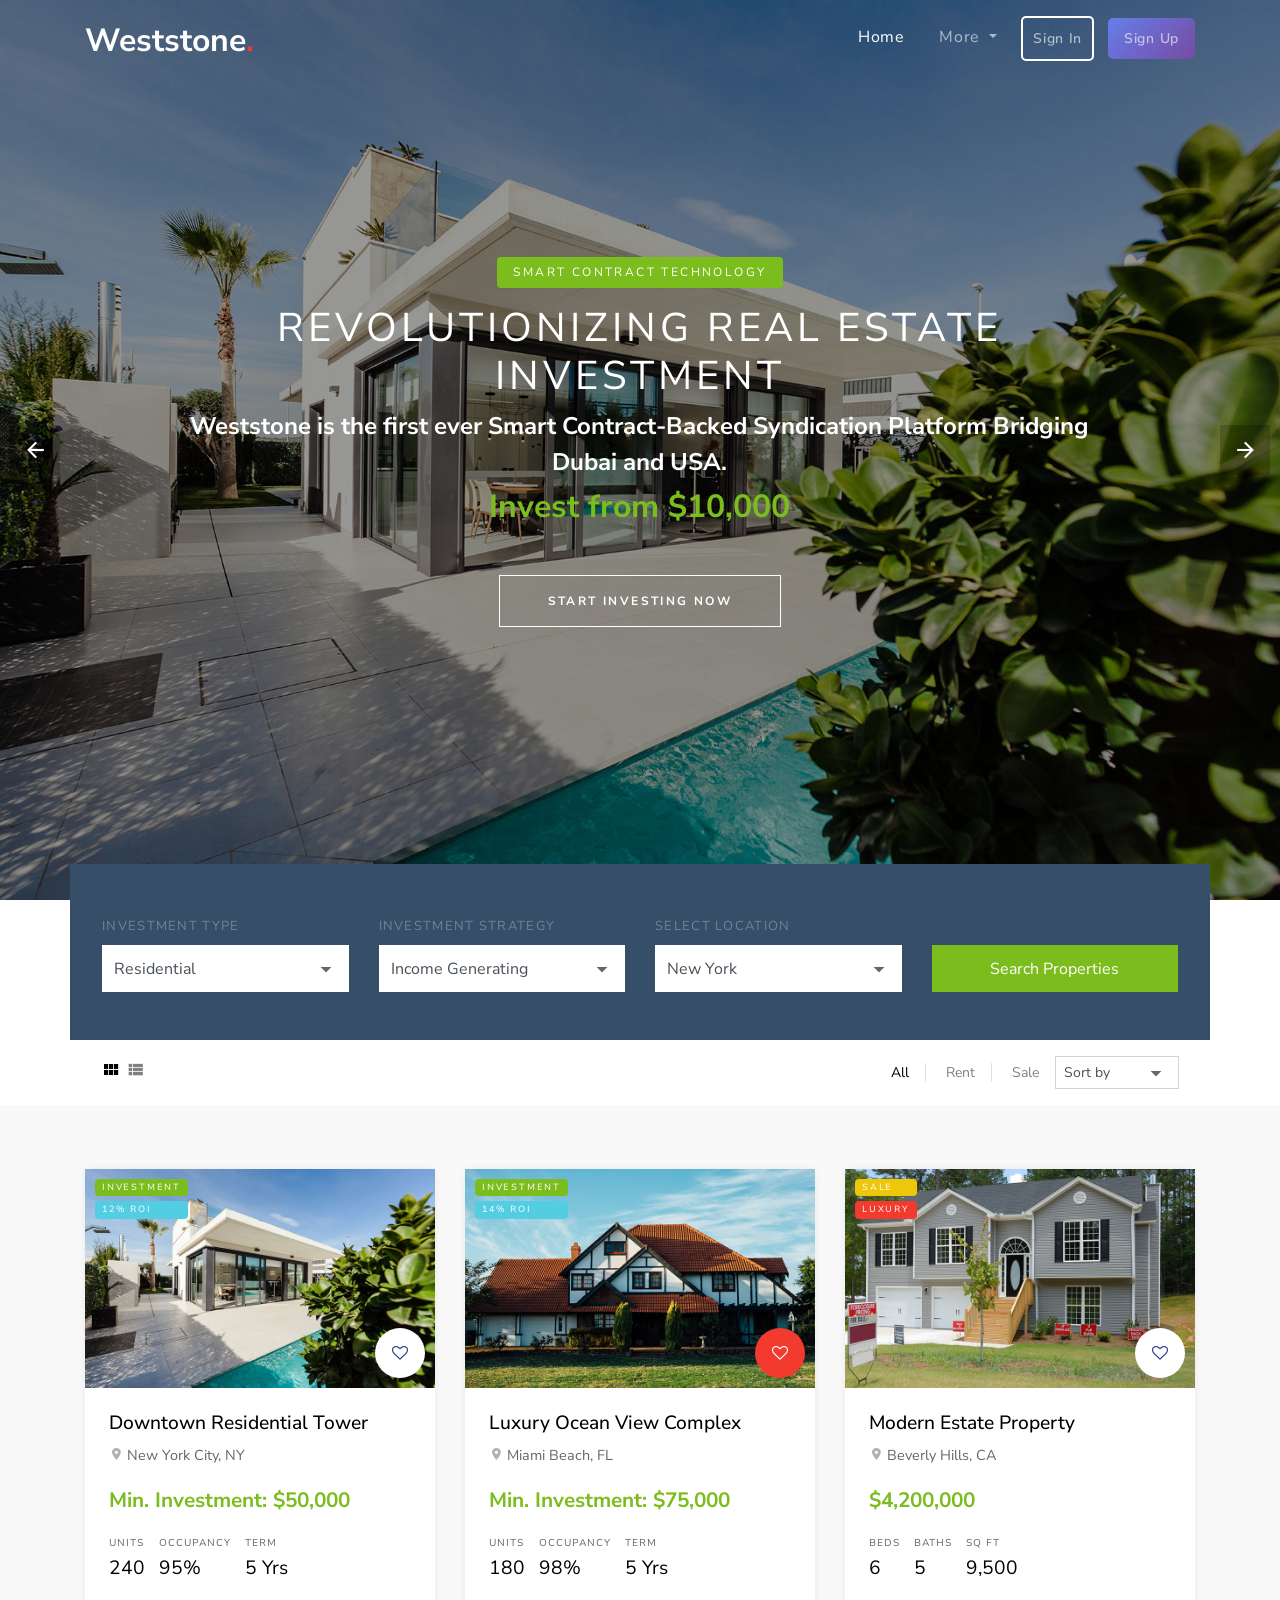
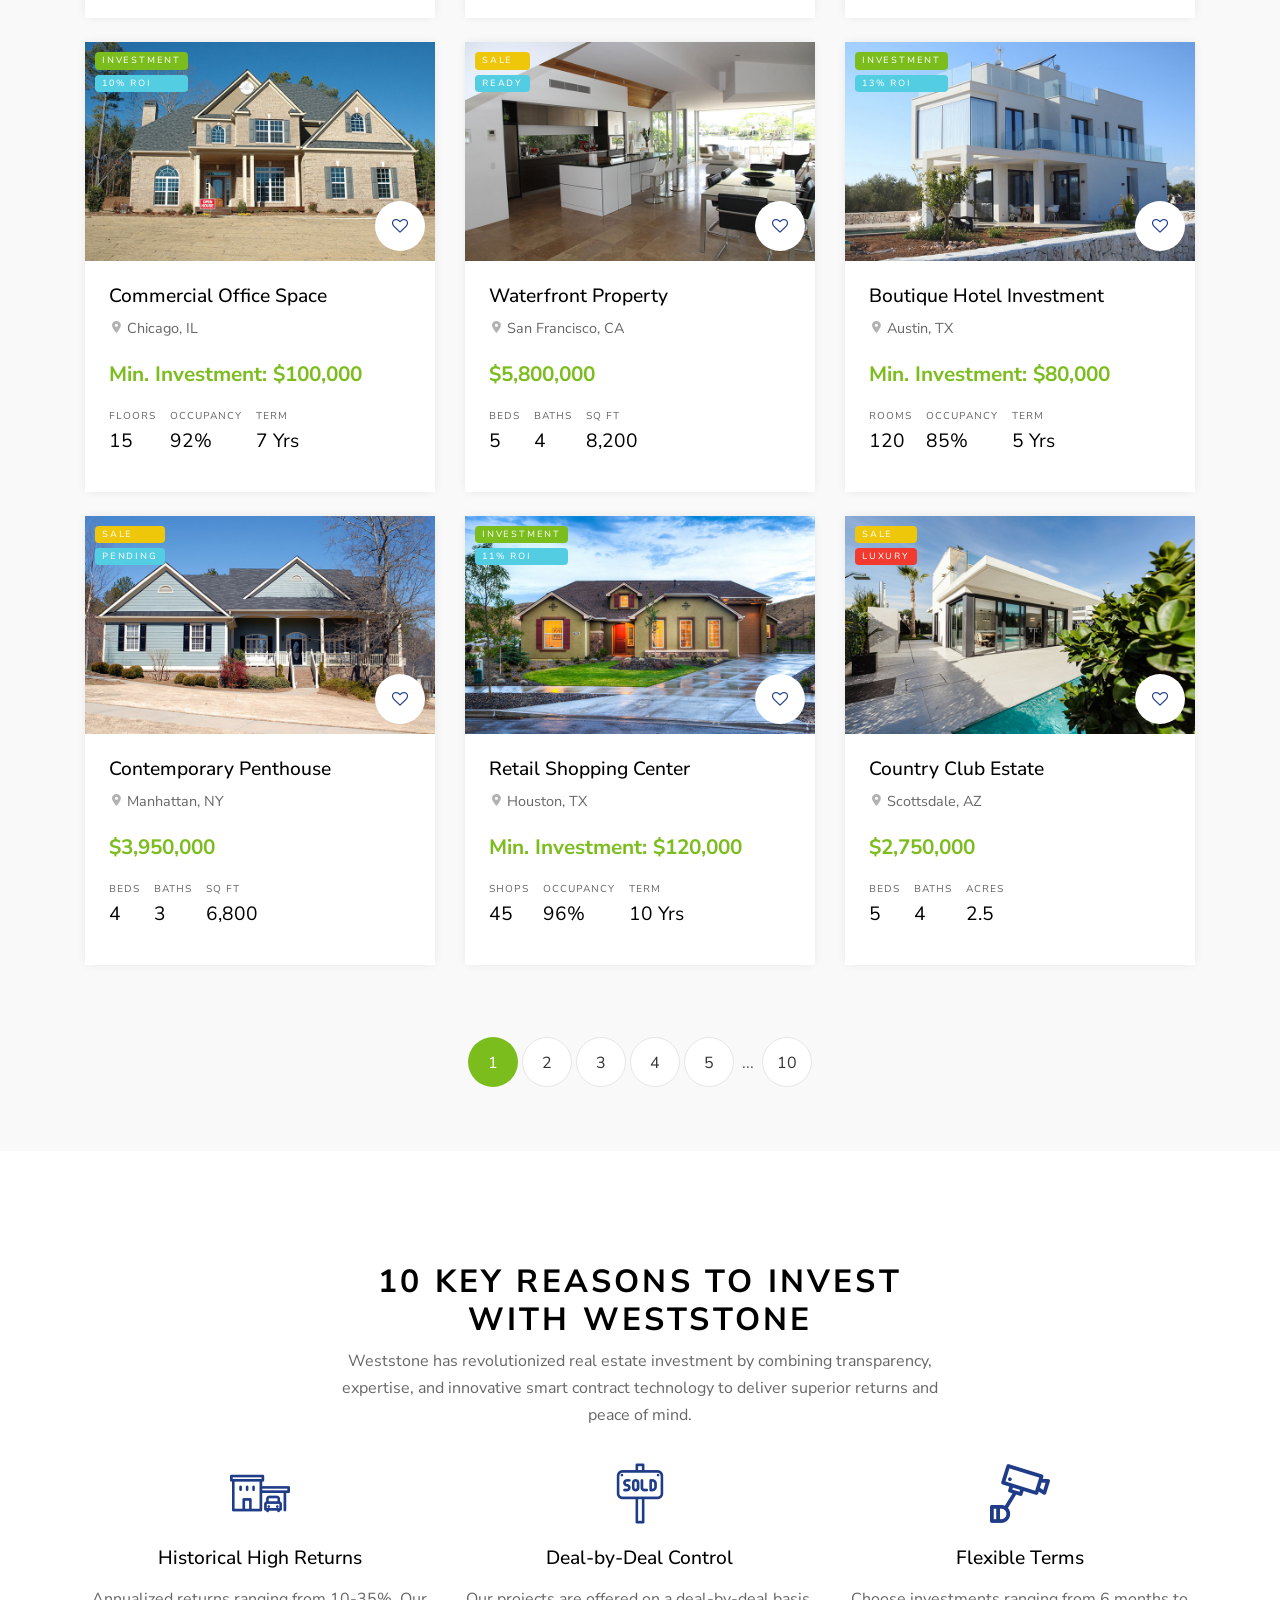
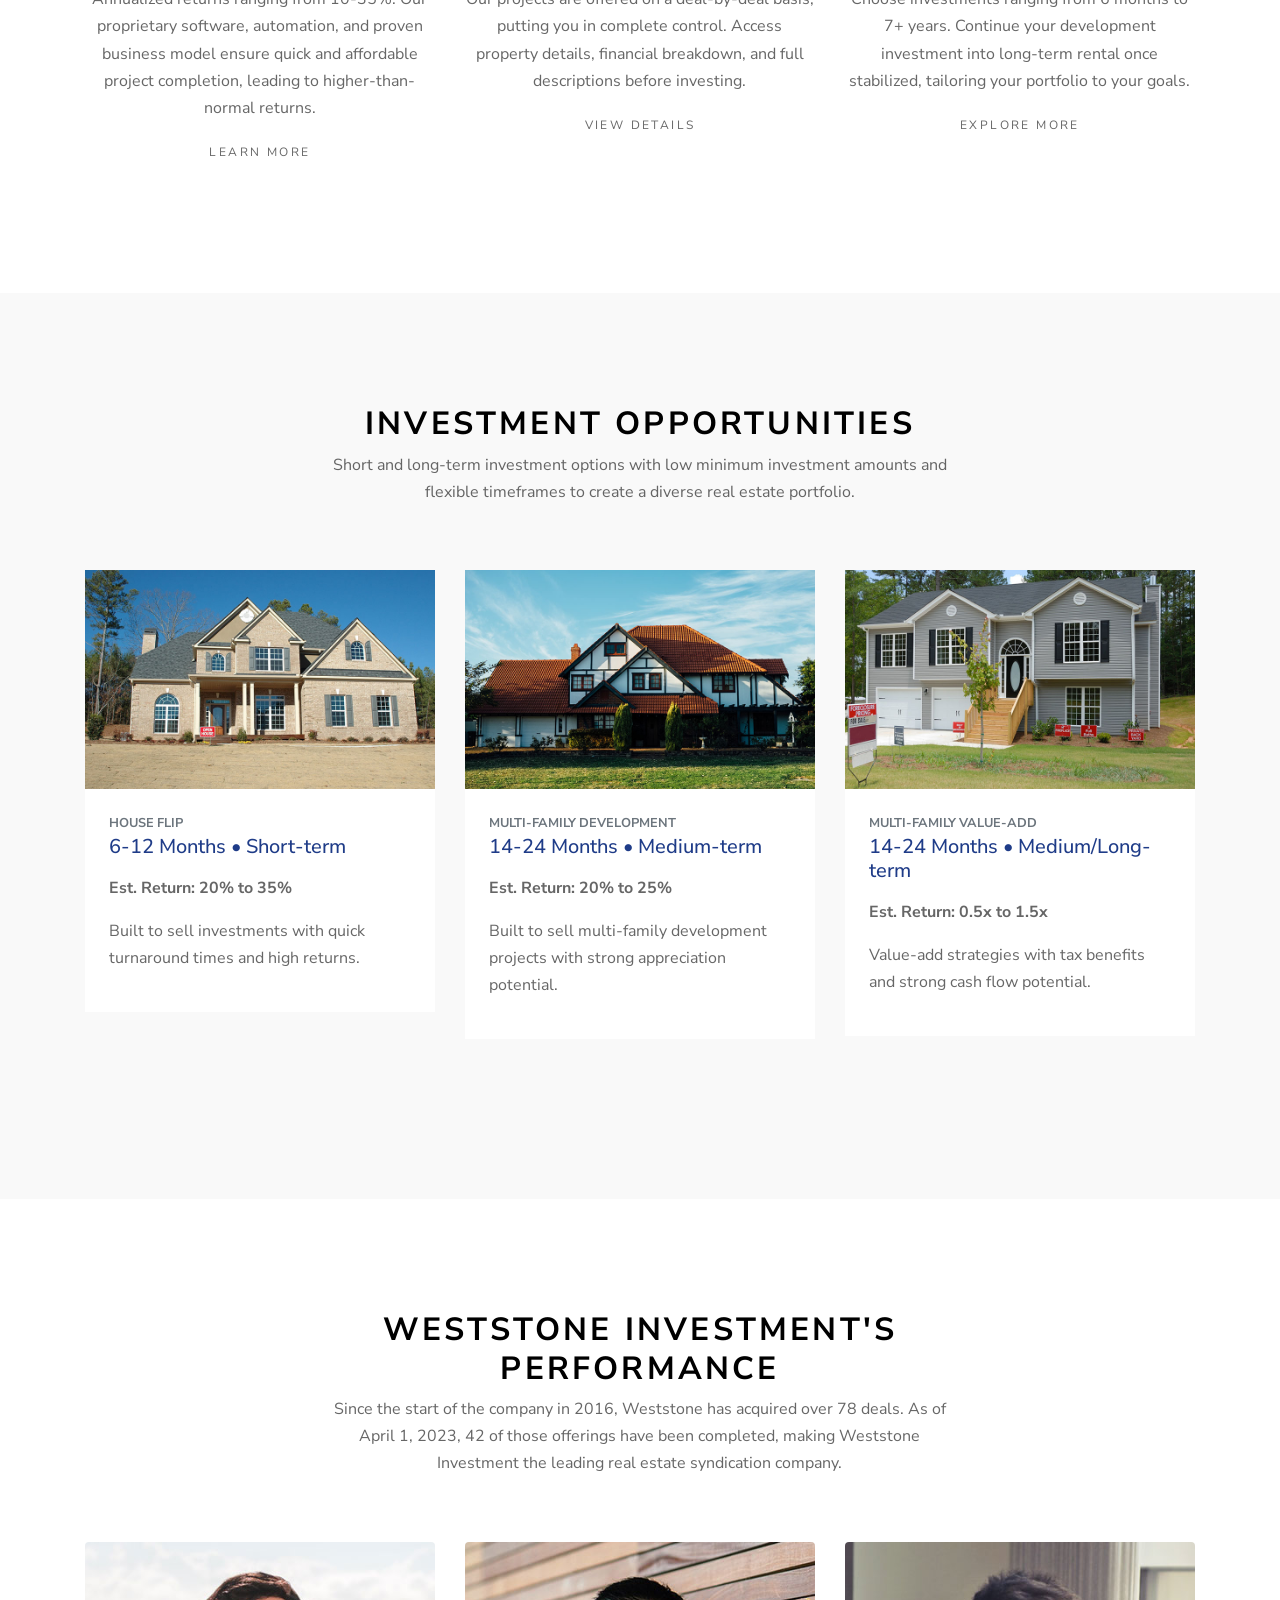
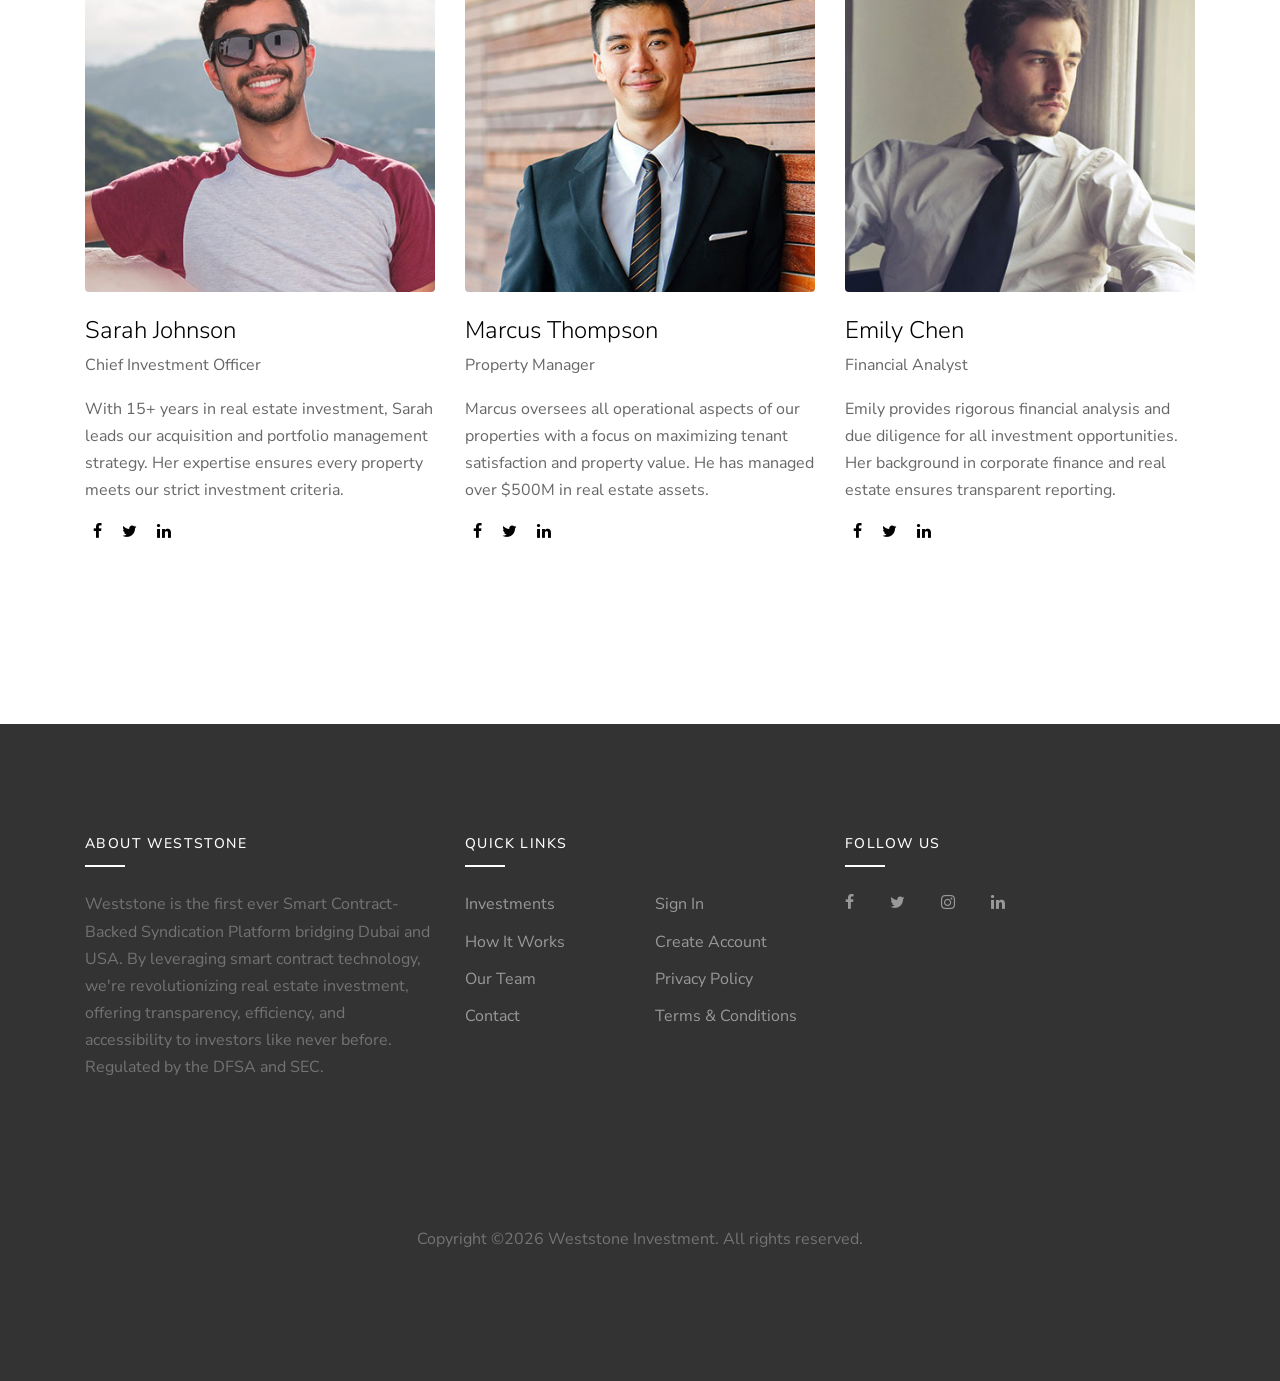
==== commit a745ff5d: "updated content" ====
--- a/index.html
+++ b/index.html
@@ -1,7 +1,7 @@
 <!DOCTYPE html>
 <html lang="en">
   <head>
-    <title>PropInvest - Real Estate Investment Platform</title>
+    <title>Weststone Investment - Smart Contract-Backed Real Estate Syndication</title>
     <meta charset="utf-8">
     <meta name="viewport" content="width=device-width, initial-scale=1, shrink-to-fit=no">
 
@@ -66,18 +66,18 @@
 
     <div class="site-mobile-menu">
       <div class="site-mobile-menu-header">
-        <div class="site-mobile-menu-close mt-3">
+        <div class="site-mobile-menu-close">
           <span class="icon-close2 js-menu-toggle"></span>
         </div>
       </div>
       <div class="site-mobile-menu-body"></div>
     </div> <!-- .site-mobile-menu -->
 
-    <div class="site-navbar mt-4">
+    <div class="site-navbar mt-0">
         <div class="container py-1">
           <div class="row align-items-center">
             <div class="col-8 col-md-8 col-lg-4">
-              <h1 class="mb-0"><a href="index.html" class="text-white h2 mb-0"><strong>PropInvest<span class="text-danger">.</span></strong></a></h1>
+              <h1 class="mb-0"><a href="index.html" class="text-white h2 mb-0"><strong>Weststone<span class="text-danger">.</span></strong></a></h1>
             </div>
             <div class="col-4 col-md-4 col-lg-8">
               <nav class="site-navigation text-right text-md-right" role="navigation">
@@ -121,10 +121,10 @@
         <div class="container">
           <div class="row align-items-center justify-content-center text-center">
             <div class="col-md-10">
-              <span class="d-inline-block bg-success text-white px-3 mb-3 property-offer-type rounded">Premium Investment</span>
-              <h1 class="mb-2">Modern Downtown Residential Complex</h1>
-              <p class="mb-2"><strong>Expected Annual Return: 12-15%</strong></p>
-              <p class="mb-5"><strong class="h2 text-success font-weight-bold">Invest from $50,000</strong></p>
+              <span class="d-inline-block bg-success text-white px-3 mb-3 property-offer-type rounded">Smart Contract Technology</span>
+              <h1 class="mb-2">Revolutionizing Real Estate Investment</h1>
+              <p class="mb-2"><strong>Weststone is the first ever Smart Contract-Backed Syndication Platform Bridging Dubai and USA.</strong></p>
+              <p class="mb-5"><strong class="h2 text-success font-weight-bold">Invest from $10,000</strong></p>
               <p><a href="signup.html" class="btn btn-white btn-outline-white py-3 px-5 rounded-0 btn-2">Start Investing Now</a></p>
             </div>
           </div>
@@ -135,11 +135,11 @@
         <div class="container">
           <div class="row align-items-center justify-content-center text-center">
             <div class="col-md-10">
-              <span class="d-inline-block bg-danger text-white px-3 mb-3 property-offer-type rounded">Luxury Property Sale</span>
-              <h1 class="mb-2">Premium Waterfront Estate</h1>
-              <p class="mb-2"><strong>5 Bedrooms • 4 Bathrooms • 8,500 SQ FT</strong></p>
-              <p class="mb-5"><strong class="h2 text-success font-weight-bold">$3,500,000</strong></p>
-              <p><a href="signup.html" class="btn btn-white btn-outline-white py-3 px-5 rounded-0 btn-2">View Details & Buy</a></p>
+              <span class="d-inline-block bg-danger text-white px-3 mb-3 property-offer-type rounded">100% Profitable Track Record</span>
+              <h1 class="mb-2">78+ Deals Since 2016</h1>
+              <p class="mb-2"><strong>42 Completed Offerings • $85M Already Invested</strong></p>
+              <p class="mb-5"><strong class="h2 text-success font-weight-bold">Average Returns 10-35%</strong></p>
+              <p><a href="signup.html" class="btn btn-white btn-outline-white py-3 px-5 rounded-0 btn-2">Join 15K+ Investors</a></p>
             </div>
           </div>
         </div>
@@ -579,9 +579,9 @@
         <div class="row justify-content-center">
           <div class="col-md-7 text-center">
             <div class="site-section-title">
-              <h2>Why Choose PropInvest?</h2>
-            </div>
-            <p>PropInvest is a leading real estate investment platform that connects investors with premium property opportunities. We provide transparent, vetted investments with competitive returns and professional property management.</p>
+              <h2>10 Key Reasons to Invest with Weststone</h2>
+            </div>
+            <p>Weststone has revolutionized real estate investment by combining transparency, expertise, and innovative smart contract technology to deliver superior returns and peace of mind.</p>
           </div>
         </div>
 
@@ -589,24 +589,24 @@
           <div class="col-md-6 col-lg-4">
             <a href="#" class="service text-center">
               <span class="icon flaticon-house"></span>
-              <h2 class="service-heading">Verified Properties</h2>
-              <p>All properties are carefully vetted and due diligence completed before offering to our investors. Professional appraisals and market analysis ensure quality investments.</p>
+              <h2 class="service-heading">Historical High Returns</h2>
+              <p>Annualized returns ranging from 10-35%. Our proprietary software, automation, and proven business model ensure quick and affordable project completion, leading to higher-than-normal returns.</p>
               <p><span class="read-more">Learn More</span></p>
             </a>
           </div>
           <div class="col-md-6 col-lg-4">
             <a href="#" class="service text-center">
               <span class="icon flaticon-sold"></span>
-              <h2 class="service-heading">Strong Returns</h2>
-              <p>Our portfolio delivers average returns of 10-15% annually through a mix of income-generating properties and capital appreciation opportunities.</p>
-              <p><span class="read-more">View Returns</span></p>
+              <h2 class="service-heading">Deal-by-Deal Control</h2>
+              <p>Our projects are offered on a deal-by-deal basis, putting you in complete control. Access property details, financial breakdown, and full descriptions before investing.</p>
+              <p><span class="read-more">View Details</span></p>
             </a>
           </div>
           <div class="col-md-6 col-lg-4">
             <a href="#" class="service text-center">
               <span class="icon flaticon-camera"></span>
-              <h2 class="service-heading">Professional Management</h2>
-              <p>Our experienced team handles all aspects of property management, from tenant relations to maintenance, ensuring smooth operations and maximum returns.</p>
+              <h2 class="service-heading">Flexible Terms</h2>
+              <p>Choose investments ranging from 6 months to 7+ years. Continue your development investment into long-term rental once stabilized, tailoring your portfolio to your goals.</p>
               <p><span class="read-more">Explore More</span></p>
             </a>
           </div>
@@ -619,34 +619,37 @@
         <div class="row justify-content-center mb-5">
           <div class="col-md-7 text-center">
             <div class="site-section-title">
-              <h2>How It Works</h2>
-            </div>
-            <p>Start your investment journey in just 4 simple steps. Our streamlined process makes real estate investing accessible and transparent.</p>
+              <h2>Investment Opportunities</h2>
+            </div>
+            <p>Short and long-term investment options with low minimum investment amounts and flexible timeframes to create a diverse real estate portfolio.</p>
           </div>
         </div>
         <div class="row">
           <div class="col-md-6 col-lg-4 mb-5" data-aos="fade-up" data-aos-delay="100">
             <a href="#"><img src="images/img_4.jpg" alt="Image" class="img-fluid"></a>
             <div class="p-4 bg-white">
-              <span class="d-block text-secondary small text-uppercase font-weight-bold">Step 1</span>
-              <h2 class="h5 text-black mb-3"><a href="#">Create Your Account</a></h2>
-              <p>Sign up for free and complete your investor profile. Provide basic information and set your investment preferences and goals.</p>
+              <span class="d-block text-secondary small text-uppercase font-weight-bold">House Flip</span>
+              <h2 class="h5 text-black mb-3"><a href="#">6-12 Months • Short-term</a></h2>
+              <p><strong>Est. Return: 20% to 35%</strong></p>
+              <p>Built to sell investments with quick turnaround times and high returns.</p>
             </div>
           </div>
           <div class="col-md-6 col-lg-4 mb-5" data-aos="fade-up" data-aos-delay="200">
             <a href="#"><img src="images/img_2.jpg" alt="Image" class="img-fluid"></a>
             <div class="p-4 bg-white">
-              <span class="d-block text-secondary small text-uppercase font-weight-bold">Step 2</span>
-              <h2 class="h5 text-black mb-3"><a href="#">Browse Opportunities</a></h2>
-              <p>Explore our curated selection of premium investment opportunities. Access detailed property information, financial projections, and risk assessments.</p>
+              <span class="d-block text-secondary small text-uppercase font-weight-bold">Multi-Family Development</span>
+              <h2 class="h5 text-black mb-3"><a href="#">14-24 Months • Medium-term</a></h2>
+              <p><strong>Est. Return: 20% to 25%</strong></p>
+              <p>Built to sell multi-family development projects with strong appreciation potential.</p>
             </div>
           </div>
           <div class="col-md-6 col-lg-4 mb-5" data-aos="fade-up" data-aos-delay="300">
             <a href="#"><img src="images/img_3.jpg" alt="Image" class="img-fluid"></a>
             <div class="p-4 bg-white">
-              <span class="d-block text-secondary small text-uppercase font-weight-bold">Step 3 & 4</span>
-              <h2 class="h5 text-black mb-3"><a href="#">Invest & Earn Returns</a></h2>
-              <p>Complete your investment and join our growing investor community. Monitor your portfolio and receive regular updates on property performance and returns.</p>
+              <span class="d-block text-secondary small text-uppercase font-weight-bold">Multi-Family Value-Add</span>
+              <h2 class="h5 text-black mb-3"><a href="#">14-24 Months • Medium/Long-term</a></h2>
+              <p><strong>Est. Return: 0.5x to 1.5x</strong></p>
+              <p>Value-add strategies with tax benefits and strong cash flow potential.</p>
             </div>
           </div>
 
@@ -661,8 +664,8 @@
       <div class="row mb-5 justify-content-center">
         <div class="col-md-7">
           <div class="site-section-title text-center">
-            <h2>Our Investment Team</h2>
-            <p>Meet the experienced professionals managing your investments with integrity and expertise.</p>
+            <h2>Weststone Investment's Performance</h2>
+            <p>Since the start of the company in 2016, Weststone has acquired over 78 deals. As of April 1, 2023, 42 of those offerings have been completed, making Weststone Investment the leading real estate syndication company.</p>
           </div>
         </div>
       </div>
@@ -739,8 +742,8 @@
         <div class="row">
           <div class="col-lg-4">
             <div class="mb-5">
-              <h3 class="footer-heading mb-4">About PropInvest</h3>
-              <p>PropInvest is revolutionizing real estate investing by making premium properties accessible to all investors. With a focus on transparency, quality, and strong returns, we're building a community of successful real estate investors.</p>
+              <h3 class="footer-heading mb-4">About Weststone</h3>
+              <p>Weststone is the first ever Smart Contract-Backed Syndication Platform bridging Dubai and USA. By leveraging smart contract technology, we're revolutionizing real estate investment, offering transparency, efficiency, and accessibility to investors like never before. Regulated by the DFSA and SEC.</p>
             </div>
 
             
@@ -790,7 +793,7 @@
         <div class="row pt-5 mt-5 text-center">
           <div class="col-md-12">
             <p>
-            Copyright &copy;<script>document.write(new Date().getFullYear());</script> PropInvest. All rights reserved.
+            Copyright &copy;<script>document.write(new Date().getFullYear());</script> Weststone Investment. All rights reserved.
             </p>
           </div>
           
--- a/css/style.css
+++ b/css/style.css
@@ -39,7 +39,7 @@
 
 .site-wrap {
   position: relative;
-  padding-top: 80px; }
+   }
   .site-wrap:before {
     -webkit-transition: .3s all ease-in-out;
     -o-transition: .3s all ease-in-out;
